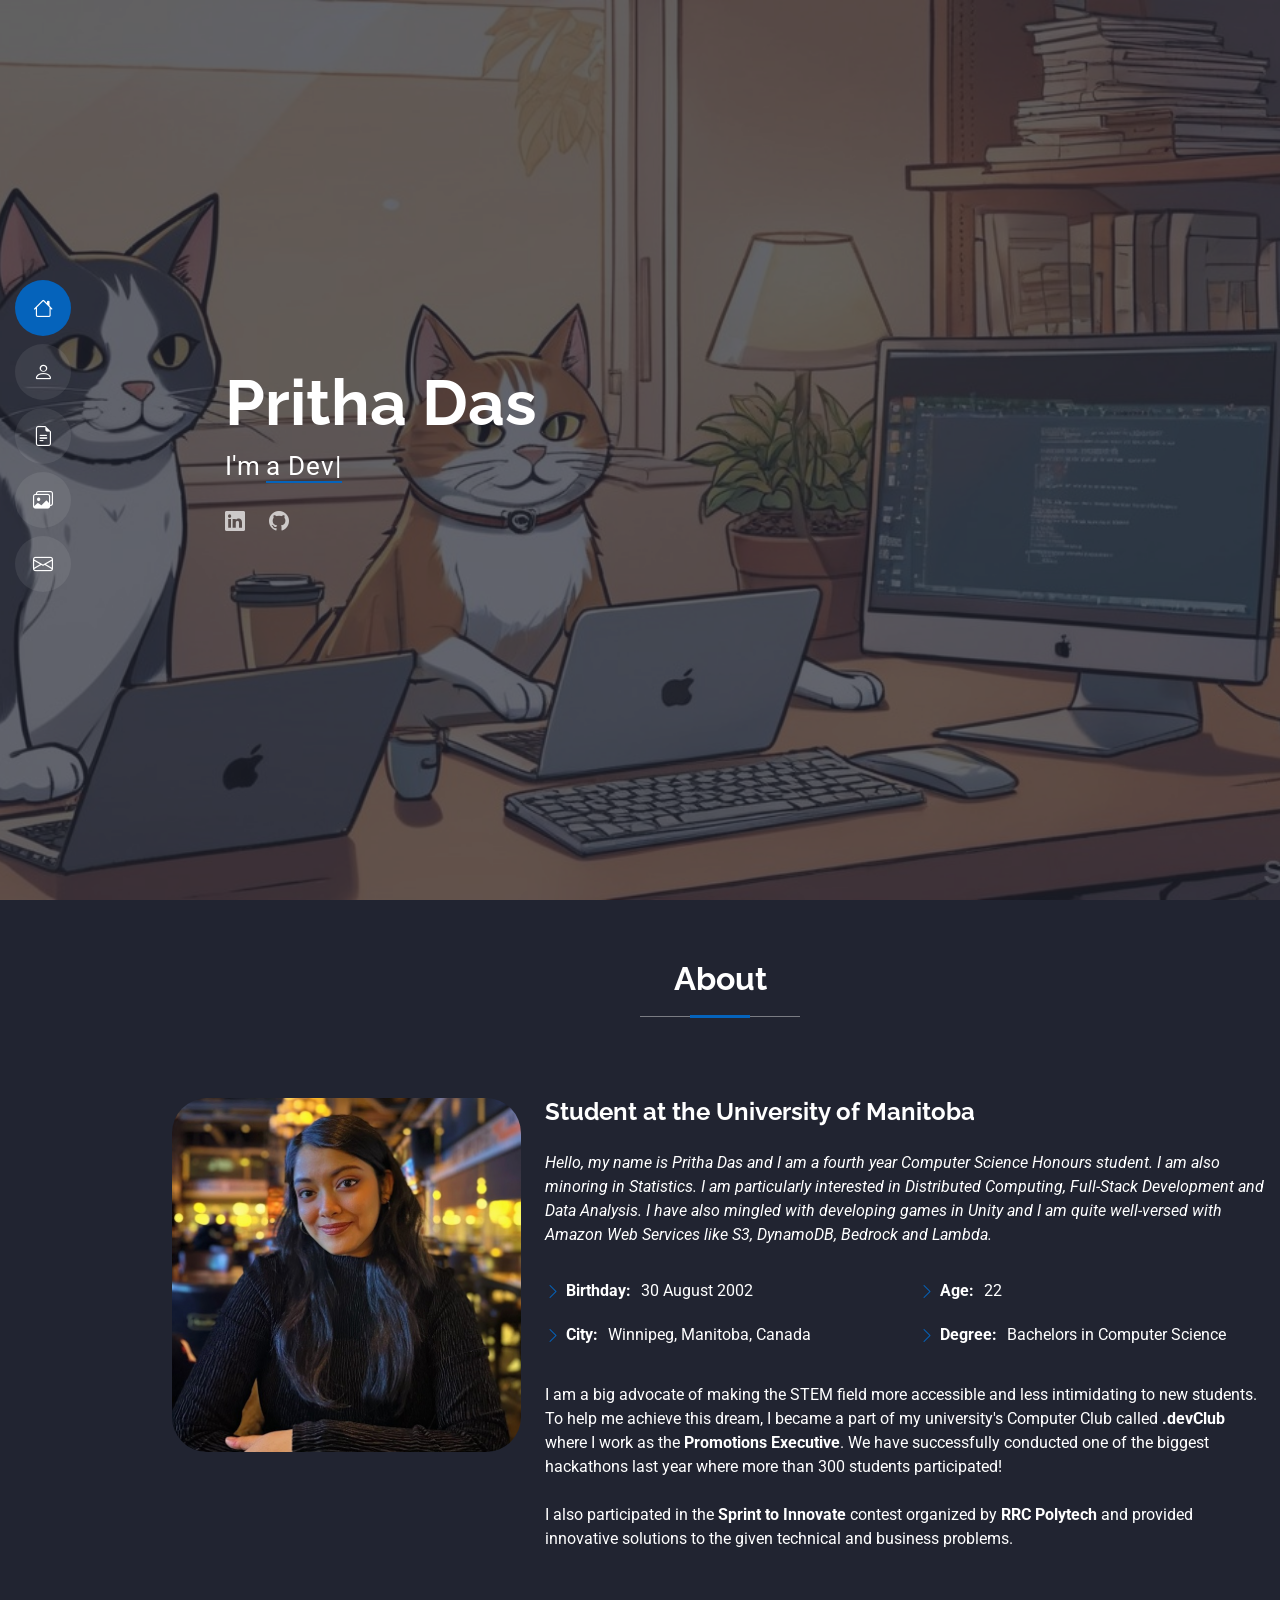
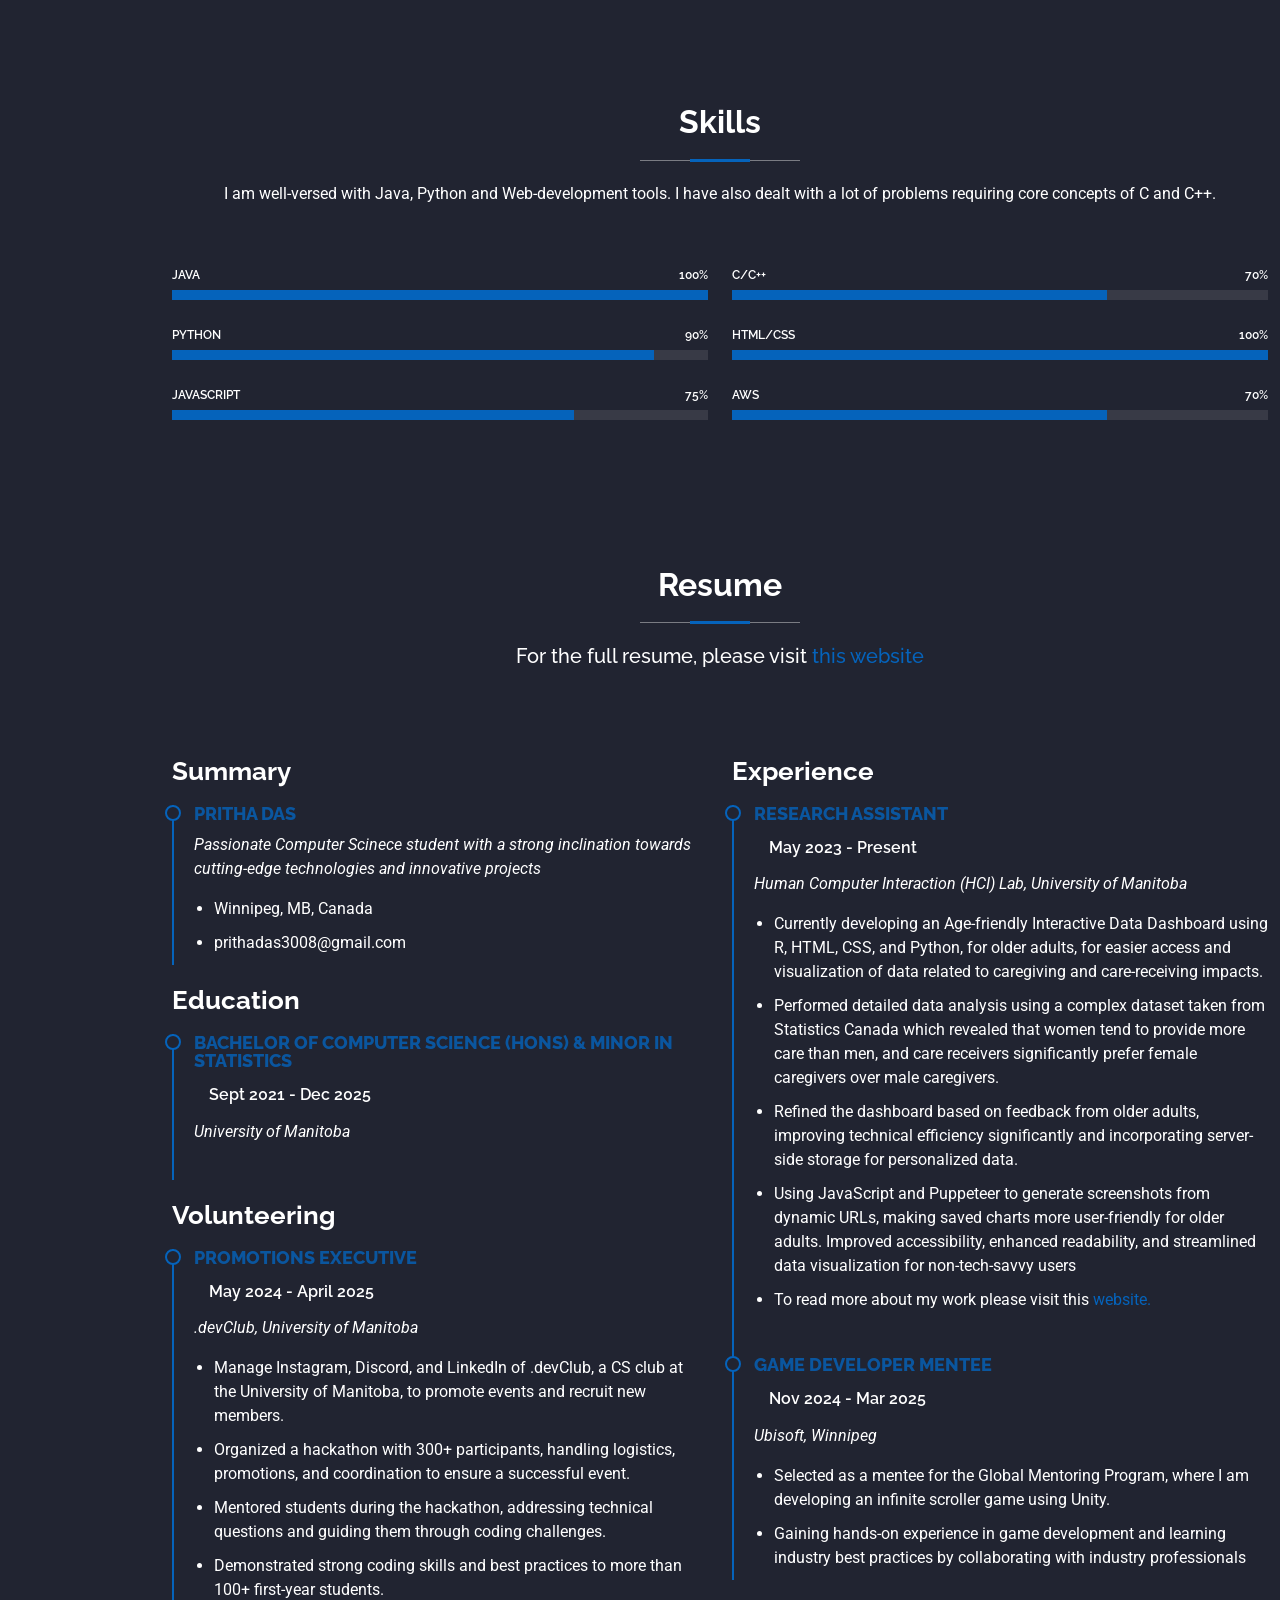
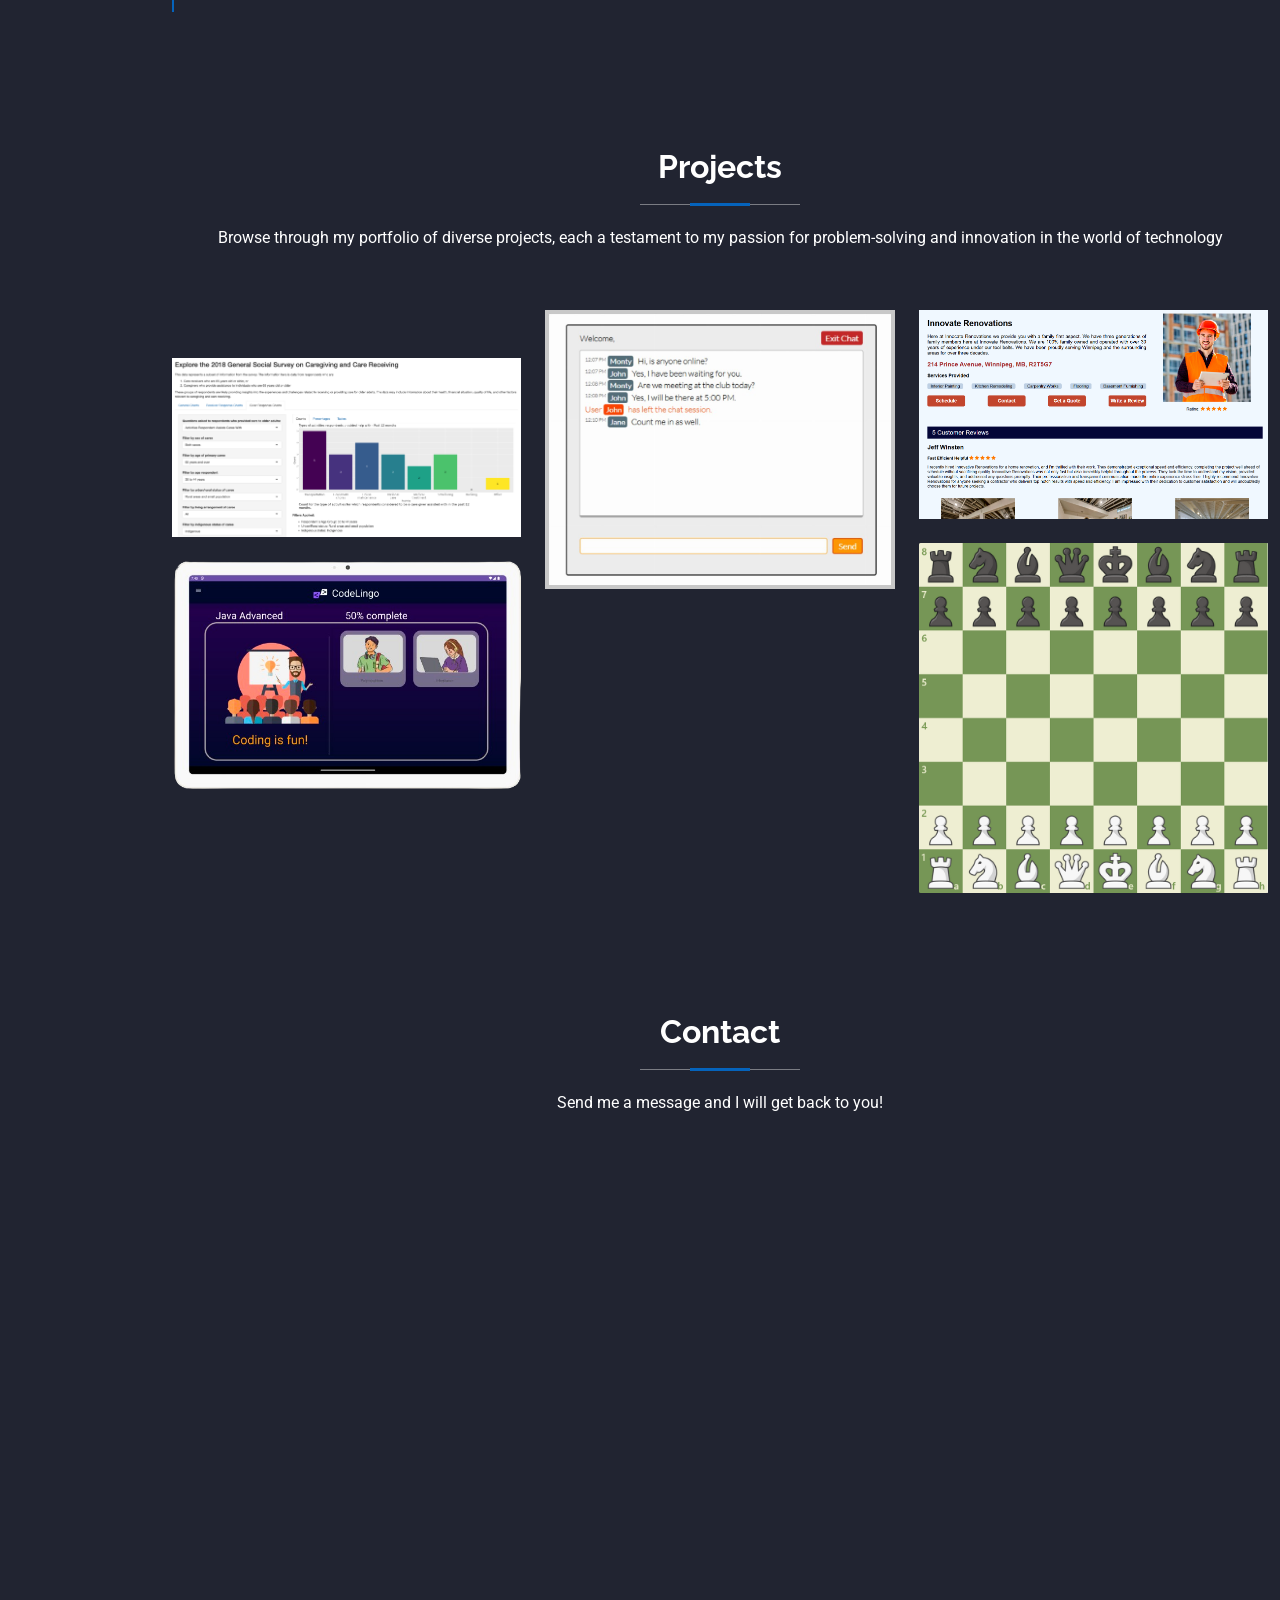
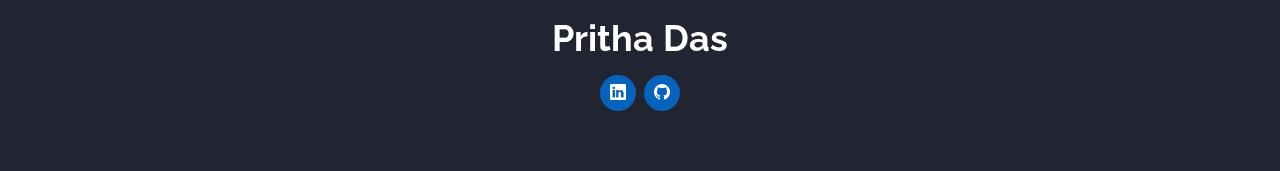
==== index.html @ 53538a24 "Portfolio changed to Projects" ====
<!DOCTYPE html>
<html lang="en">

<head>
  <meta charset="utf-8">
  <meta content="width=device-width, initial-scale=1.0" name="viewport">
  <title>Pritha Das - Portfolio</title>
  <meta content="" name="description">
  <meta content="" name="keywords">

  <!-- Favicons -->
  <link href="assets/img/favicon.png" rel="icon">
  <link href="assets/img/apple-touch-icon.png" rel="apple-touch-icon">

  <!-- Fonts -->
  <link href="https://fonts.googleapis.com" rel="preconnect">
  <link href="https://fonts.gstatic.com" rel="preconnect" crossorigin>
  <link href="https://fonts.googleapis.com/css2?family=Roboto:ital,wght@0,100;0,300;0,400;0,500;0,700;0,900;1,100;1,300;1,400;1,500;1,700;1,900&family=Poppins:ital,wght@0,100;0,200;0,300;0,400;0,500;0,600;0,700;0,800;0,900;1,100;1,200;1,300;1,400;1,500;1,600;1,700;1,800;1,900&family=Raleway:ital,wght@0,100;0,200;0,300;0,400;0,500;0,600;0,700;0,800;0,900;1,100;1,200;1,300;1,400;1,500;1,600;1,700;1,800;1,900&display=swap" rel="stylesheet">

  <!-- Vendor CSS Files -->
  <link href="assets/vendor/bootstrap/css/bootstrap.min.css" rel="stylesheet">
  <link href="assets/vendor/bootstrap-icons/bootstrap-icons.css" rel="stylesheet">
  <link href="assets/vendor/aos/aos.css" rel="stylesheet">
  <link href="assets/vendor/glightbox/css/glightbox.min.css" rel="stylesheet">
  <link href="assets/vendor/swiper/swiper-bundle.min.css" rel="stylesheet">

  <!-- Main CSS File -->
  <link href="assets/css/main.css" rel="stylesheet">

  <!-- =======================================================
  * Template Name: MyResume
  * Template URL: https://bootstrapmade.com/free-html-bootstrap-template-my-resume/
  * Updated: Jun 29 2024 with Bootstrap v5.3.3
  * Author: BootstrapMade.com
  * License: https://bootstrapmade.com/license/
  ======================================================== -->
</head>

<body class="index-page">

  <header id="header" class="header d-flex flex-column justify-content-center">

    <i class="header-toggle d-xl-none bi bi-list"></i>

    <nav id="navmenu" class="navmenu">
      <ul>
        <li><a href="#hero" class="active"><i class="bi bi-house navicon"></i><span>Home</span></a></li>
        <li><a href="#about"><i class="bi bi-person navicon"></i><span>About</span></a></li>
        <li><a href="#resume"><i class="bi bi-file-earmark-text navicon"></i><span>Resume</span></a></li>
        <li><a href="#portfolio"><i class="bi bi-images navicon"></i><span>Projects</span></a></li>
        <li><a href="#contact"><i class="bi bi-envelope navicon"></i><span>Contact</span></a></li>
      </ul>
    </nav>

  </header>

  <main class="main">

    <!-- Hero Section -->
    <section id="hero" class="hero dark-background">

      <img src="assets/img/catcoder.jpg" alt="">

      <div class="container" data-aos="zoom-out">
        <div class="row justify-content-center">
          <div class="col-lg-9">
            <h2>Pritha Das</h2>
            <p>I'm <span class="typed" data-typed-items="a Developer, an Analyst, an Animal lover">a Developer</span><span class="typed-cursor typed-cursor--blink" aria-hidden="true"></span></p>
            <div class="social-links">
              <a href="https://www.linkedin.com/in/prithadass/"><i class="bi bi-linkedin"></i></a>
              <a href="https://github.com/prithaxx"><i class="bi bi-github"></i></a>
            </div>
          </div>
        </div>
      </div>

    </section><!-- /Hero Section -->

    <!-- About Section -->
    <section id="about" class="about section">

      <!-- Section Title -->
      <div class="container section-title" data-aos="fade-up">
        <h2>About</h2>
      </div><!-- End Section Title -->

      <div class="container" data-aos="fade-up" data-aos-delay="100">

        <div class="row gy-4 justify-content-center">
          <div class="col-lg-4">
            <img src="assets/img/profile-img.jpg" style="border-radius: 10%;" class="img-fluid" alt="">
          </div>
          <div class="col-lg-8 content">
            <h2>Student at the University of Manitoba</h2>
            <p class="fst-italic py-3">
              Hello, my name is Pritha Das and I am a fourth year Computer Science Honours student. I am also minoring in Statistics. I am particularly interested in Distributed Computing, Full-Stack Development and 
              Data Analysis. I have also mingled with developing games in Unity and I am quite well-versed with Amazon Web Services like S3, DynamoDB, Bedrock and Lambda.
            </p>
            <div class="row">
              <div class="col-lg-6">
                <ul>
                  <li><i class="bi bi-chevron-right"></i> <strong>Birthday:</strong> <span>30 August 2002</span></li>
                  <li><i class="bi bi-chevron-right"></i> <strong>City:</strong> <span>Winnipeg, Manitoba, Canada</span></li>
                </ul>
              </div>
              <div class="col-lg-6">
                <ul>
                  <li><i class="bi bi-chevron-right"></i> <strong>Age:</strong> <span>22</span></li>
                  <li><i class="bi bi-chevron-right"></i> <strong>Degree:</strong> <span>Bachelors in Computer Science</span></li>
                </ul>
              </div>
            </div>
            <p class="py-3">
              I am a big advocate of making the STEM field more accessible and less intimidating to new students. To help me achieve this dream, I became a part of my university's Computer Club called <b>.devClub</b>
              where I work as the <b>Promotions Executive</b>. We have successfully conducted one of the biggest hackathons last year where more than 300 students participated! <br><br>
              I also participated in the <b>Sprint to Innovate</b> contest organized by <b>RRC Polytech</b> and provided innovative solutions to the given technical and business problems.
            </p>
          </div>
        </div>

      </div>

    </section><!-- /About Section -->

    <!-- Skills Section -->
    <section id="skills" class="skills section">

      <!-- Section Title -->
      <div class="container section-title" data-aos="fade-up">
        <h2>Skills</h2>
        <p>I am well-versed with Java, Python and Web-development tools. I have also dealt with a lot of problems requiring core concepts of C and C++. </p>
      </div><!-- End Section Title -->

      <div class="container" data-aos="fade-up" data-aos-delay="100">

        <div class="row skills-content skills-animation">

          <div class="col-lg-6">

            <div class="progress">
              <span class="skill"><span>Java</span> <i class="val">100%</i></span>
              <div class="progress-bar-wrap">
                <div class="progress-bar" role="progressbar" aria-valuenow="100" aria-valuemin="0" aria-valuemax="100"></div>
              </div>
            </div><!-- End Skills Item -->

            <div class="progress">
              <span class="skill"><span>Python</span> <i class="val">90%</i></span>
              <div class="progress-bar-wrap">
                <div class="progress-bar" role="progressbar" aria-valuenow="90" aria-valuemin="0" aria-valuemax="100"></div>
              </div>
            </div><!-- End Skills Item -->

            <div class="progress">
              <span class="skill"><span>JavaScript</span> <i class="val">75%</i></span>
              <div class="progress-bar-wrap">
                <div class="progress-bar" role="progressbar" aria-valuenow="75" aria-valuemin="0" aria-valuemax="100"></div>
              </div>
            </div><!-- End Skills Item -->

          </div>

          <div class="col-lg-6">

            <div class="progress">
              <span class="skill"><span>C/C++</span> <i class="val">70%</i></span>
              <div class="progress-bar-wrap">
                <div class="progress-bar" role="progressbar" aria-valuenow="70" aria-valuemin="0" aria-valuemax="100"></div>
              </div>
            </div><!-- End Skills Item -->

            <div class="progress">
              <span class="skill"><span>HTML/CSS</span> <i class="val">100%</i></span>
              <div class="progress-bar-wrap">
                <div class="progress-bar" role="progressbar" aria-valuenow="100" aria-valuemin="0" aria-valuemax="100"></div>
              </div>
            </div><!-- End Skills Item -->

            <div class="progress">
              <span class="skill"><span>AWS</span> <i class="val">70%</i></span>
              <div class="progress-bar-wrap">
                <div class="progress-bar" role="progressbar" aria-valuenow="70" aria-valuemin="0" aria-valuemax="100"></div>
              </div>
            </div><!-- End Skills Item -->

          </div>

        </div>

      </div>

    </section><!-- /Skills Section -->

    <!-- Resume Section -->
    <section id="resume" class="resume section">

      <!-- Section Title -->
      <div class="container section-title" data-aos="fade-up">
        <h2>Resume</h2>
        <h5>For the full resume, please visit <a href=https://drive.google.com/file/d/1Yvsv-Cv1HXmWgfmd92w7R2o7hxKLP2OM/view?usp=drive_link>this website</a></h5>
      </div><!-- End Section Title -->

      <div class="container">

        <div class="row">

          <div class="col-lg-6" data-aos="fade-up" data-aos-delay="100">
            <h3 class="resume-title">Summary</h3> 

            <div class="resume-item pb-0">
              <h4 class="resume-color">Pritha Das</h4>
              <p><em>Passionate Computer Scinece student with a strong inclination towards cutting-edge technologies and innovative projects</em></p>
              <ul>
                <li>Winnipeg, MB, Canada</li>
                <li>prithadas3008@gmail.com</li>
              </ul>
            </div><!-- Edn Resume Item -->

            <h3 class="resume-title">Education</h3>
            <div class="resume-item">
              <h4>Bachelor of Computer Science (Hons) &amp; Minor in Statistics</h4>
              <h5>Sept 2021 - Dec 2025</h5>
              <p><em>University of Manitoba</em></p>
            </div><!-- Edn Resume Item -->

            <h3 class="resume-title">Volunteering</h3>
            <div class="resume-item">
              <h4>Promotions Executive</h4>
              <h5>May 2024 - April 2025</h5>
              <p><em>.devClub, University of Manitoba</em></p>
              <ul>
                <li>Manage Instagram, Discord, and LinkedIn of .devClub, a CS club at the University of Manitoba, to promote events and recruit new members.</li>
                <li>Organized a hackathon with 300+ participants, handling logistics, promotions, and coordination to ensure a successful event.</li>
                <li>Mentored students during the hackathon, addressing technical questions and guiding them through coding challenges.</li>
                <li>Demonstrated strong coding skills and best practices to more than 100+ first-year students.</li>
              </ul>
            </div><!-- Edn Resume Item -->


          </div>

          <div class="col-lg-6" data-aos="fade-up" data-aos-delay="200">
            <h3 class="resume-title">Experience</h3>
            <div class="resume-item">
              <h4>Research Assistant</h4>
              <h5>May 2023 - Present</h5>
              <p><em>Human Computer Interaction (HCI) Lab, University of Manitoba </em></p>
              <ul>
                <li>Currently developing an Age-friendly Interactive Data Dashboard using R, HTML, CSS, and Python, for older adults, for easier access and visualization of data related to caregiving and care-receiving impacts.</li>
                <li>Performed detailed data analysis using a complex dataset taken from Statistics Canada which revealed that women tend to provide more care than men, and care receivers significantly prefer female caregivers over male caregivers.</li>
                <li>Refined the dashboard based on feedback from older adults, improving technical efficiency significantly and incorporating server-side storage for personalized data.</li>
                <li>Using JavaScript and Puppeteer to generate screenshots from dynamic URLs, making saved charts more user-friendly for older adults.
                  Improved accessibility, enhanced readability, and streamlined data visualization for non-tech-savvy users</li>
                <li>To read more about my work please visit this <a href="https://celinelatulipe.net/older-adults-data-dashboards-study/">website.</a></li>
              </ul>
            </div><!-- Edn Resume Item -->

            <div class="resume-item">
              <h4>Game Developer Mentee</h4>
              <h5>Nov 2024 - Mar 2025</h5>
              <p><em>Ubisoft, Winnipeg</em></p>
              <ul>
                <li>Selected as a mentee for the Global Mentoring Program, where I am developing an infinite scroller game using Unity.</li>
                <li>Gaining hands-on experience in game development and learning industry best practices by collaborating with industry professionals</li>
              </ul>
            </div><!-- Edn Resume Item -->

          </div>

        </div>

      </div>

    </section><!-- /Resume Section -->

    <!-- Portfolio Section -->
    <section id="portfolio" class="portfolio section">

      <!-- Section Title -->
      <div class="container section-title" data-aos="fade-up">
        <h2>Projects</h2>
        <p>Browse through my portfolio of diverse projects, each a testament to my passion for problem-solving and innovation in the world of technology</p>
      </div><!-- End Section Title -->

      <div class="container">

        <div class="isotope-layout" data-default-filter="*" data-layout="masonry" data-sort="original-order">

          <div class="row gy-4 isotope-container" data-aos="fade-up" data-aos-delay="200">

            <div class="col-lg-4 col-md-6 portfolio-item isotope-item filter-app">
              <img src="assets/img/masonry-portfolio/vamoose.png" class="img-fluid" alt="">
              <div class="portfolio-info">
                <h4>Vamoose!</h4>
                <p>Trip Planner where you can create trips, manage shared expenses, track bookings, chat in groups, pin locations, and pack collaboratively.</p>
                <a href="https://vamoose.vercel.app/login" title="Live" class="details-link"><i class="bi bi-link-45deg"></i></a>
              </div>
            </div><!-- End Portfolio Item -->

            <div class="col-lg-4 col-md-6 portfolio-item isotope-item filter-app">
              <img src="assets/img/masonry-portfolio/chat.jpeg" class="img-fluid" alt="">
              <div class="portfolio-info">
                <h4>Discordn't</h4>
                <p>Online Chat Server leveraging the HTTP Protocol for initial communication, WebSockets for persistent bi-directional communicationm and XHR for asynchronous message fetching</p>
                <a href="https://github.com/prithaxx/Discordn-t" title="GitHub" class="details-link"><i class="bi bi-link-45deg"></i></a>
              </div>
            </div><!-- End Portfolio Item -->

            <div class="col-lg-4 col-md-6 portfolio-item isotope-item filter-branding">
              <img src="assets/img/masonry-portfolio/contractor.png" class="img-fluid" alt="">
              <div class="portfolio-info">
                <h4>Contractor Pro</h4>
                <p>A high-fidelity veritical prototype of a contractor webiste using HTML, CSS and JavaScript for a responsive and user-friendly design. Integrated with sorting and filtering algorithms, allowing users to search contractors based on price, reviews, and distance.</p>
                <a href="https://github.com/prithaxx/MS3" title="GitHub" class="details-link"><i class="bi bi-link-45deg"></i></a>
              </div>
            </div><!-- End Portfolio Item -->

            <div class="col-lg-4 col-md-6 portfolio-item isotope-item filter-branding">
              <img src="assets/img/masonry-portfolio/chart copy.png" class="img-fluid" alt="">
              <div class="portfolio-info">
                <h4>Interactive Data Dashboard</h4>
                <p>An age-friendly Interactive Data Dashboard using R, HTML, CSS, and Python, for older adults to easily access and visualize data related to caregiving and care-receiving impacts</p>
                <a href="https://shorturl.at/tMX04" title="Live" class="details-link"><i class="bi bi-link-45deg"></i></a>
              </div>
            </div><!-- End Portfolio Item -->

            <div class="col-lg-4 col-md-6 portfolio-item isotope-item filter-branding">
              <img src="assets/img/masonry-portfolio/chess.png" class="img-fluid" alt="">
              <div class="portfolio-info">
                <h4>Chess</h4>
                <p>A multiplayer Chess game developed in Java with a sleek graphical interface, following general chess rules</p>
                <a href="https://github.com/prithaxx/Chess" title="GitHub" class="details-link"><i class="bi bi-link-45deg"></i></a>
              </div>
            </div><!-- End Portfolio Item -->

            <div class="col-lg-4 col-md-6 portfolio-item isotope-item filter-branding">
              <img src="assets/img/masonry-portfolio/codelingo.png" class="img-fluid" alt="">
              <div class="portfolio-info">
                <h4>CodeLingo</h4>
                <p>Educational and Interactive application made in Android Studio that helps users to learn basics of coding in Java.</p>
                <a href="https://github.com/prithaxx/CodeLingo" title="GitHub" class="details-link"><i class="bi bi-link-45deg"></i></a>
              </div>
            </div><!-- End Portfolio Item -->

           

          </div><!-- End Portfolio Container -->

        </div>

      </div>

    </section><!-- /Portfolio Section -->

    <!-- Contact Section -->
    <section id="contact" class="contact section">

      <!-- Section Title -->
      <div class="container section-title" data-aos="fade-up">
        <h2>Contact</h2>
        <p>Send me a message and I will get back to you!</p>
      </div><!-- End Section Title -->

      <div class="container" data-aos="fade" data-aos-delay="100">

        <div class="row gy-4">

          <div>
            <form action="https://formspree.io/f/mzblzwod" method="POST">
              <div class="row gy-4">

                <div class="col-md-6">
                  <input type="text" name="name" class="form-control" placeholder="Your Name" required="">
                </div>

                <div class="col-md-6 ">
                  <input type="email" class="form-control" name="email" placeholder="Your Email" required="">
                </div>

                <div class="col-md-12">
                  <input type="text" class="form-control" name="subject" placeholder="Subject" required="">
                </div>

                <div class="col-md-12">
                  <textarea class="form-control" name="message" rows="6" placeholder="Message" required=""></textarea>
                </div>

                <div class="col-md-12 text-center">
                  <button type="submit" class="submit-btn">Send Message</button>
                </div>

              </div>
            </form>
          </div><!-- End Contact Form -->

        </div>

      </div>

    </section><!-- /Contact Section -->

  </main>

  <footer id="footer" class="footer position-relative dark-background">
    <div class="container">
      <h3 class="sitename">Pritha Das</h3>
      <div class="social-links d-flex justify-content-center">
        <a href="https://www.linkedin.com/in/prithadass/"><i class="bi bi-linkedin"></i></a>
        <a href="https://github.com/prithaxx"><i class="bi bi-github"></i></a>
      </div>
      <div class="container">
        <div class="copyright">
          <span>Copyright</span> <strong class="px-1 sitename">Alex Smith</strong> <span>All Rights Reserved</span>
        </div>
        <div class="credits">
          <!-- All the links in the footer should remain intact. -->
          <!-- You can delete the links only if you've purchased the pro version. -->
          <!-- Licensing information: https://bootstrapmade.com/license/ -->
          <!-- Purchase the pro version with working PHP/AJAX contact form: [buy-url] -->
          Designed by <a href="https://bootstrapmade.com/">BootstrapMade</a>
        </div>
      </div>
    </div>
  </footer>

  <!-- Scroll Top -->
  <a href="#" id="scroll-top" class="scroll-top d-flex align-items-center justify-content-center"><i class="bi bi-arrow-up-short"></i></a>

  <!-- Preloader -->
  <div id="preloader"></div>

  <!-- Vendor JS Files -->
  <script src="assets/vendor/bootstrap/js/bootstrap.bundle.min.js"></script>
  <script src="assets/vendor/php-email-form/validate.js"></script>
  <script src="assets/vendor/aos/aos.js"></script>
  <script src="assets/vendor/typed.js/typed.umd.js"></script>
  <script src="assets/vendor/purecounter/purecounter_vanilla.js"></script>
  <script src="assets/vendor/waypoints/noframework.waypoints.js"></script>
  <script src="assets/vendor/glightbox/js/glightbox.min.js"></script>
  <script src="assets/vendor/imagesloaded/imagesloaded.pkgd.min.js"></script>
  <script src="assets/vendor/isotope-layout/isotope.pkgd.min.js"></script>
  <script src="assets/vendor/swiper/swiper-bundle.min.js"></script>

  <!-- Main JS File -->
  <script src="assets/js/main.js"></script>
  <script src="https://cdn.jsdelivr.net/npm/swiper@9/swiper-bundle.min.js"></script>


</body>

</html>
---- assets/css/main.css ----
/**
* Template Name: MyResume
* Template URL: https://bootstrapmade.com/free-html-bootstrap-template-my-resume/
* Updated: Jun 29 2024 with Bootstrap v5.3.3
* Author: BootstrapMade.com
* License: https://bootstrapmade.com/license/
*/

/*--------------------------------------------------------------
# Font & Color Variables
# Help: https://bootstrapmade.com/color-system/
--------------------------------------------------------------*/
/* Fonts */
:root {
  --default-font: "Roboto",  system-ui, -apple-system, "Segoe UI", Roboto, "Helvetica Neue", Arial, "Noto Sans", "Liberation Sans", sans-serif, "Apple Color Emoji", "Segoe UI Emoji", "Segoe UI Symbol", "Noto Color Emoji";
  --heading-font: "Raleway",  sans-serif;
  --nav-font: "Poppins",  sans-serif;
}

/* Global Colors - The following color variables are used throughout the website. Updating them here will change the color scheme of the entire website */
:root { 
  --background-color: rgb(33,36,49); /* Background color for the entire website, including individual sections */
  --default-color: #ffffff; /* Default color used for the majority of the text content across the entire website */
  --heading-color: #ffffff; /* Color for headings, subheadings and title throughout the website */
  --accent-color: #0563bb; /* Accent color that represents your brand on the website. It's used for buttons, links, and other elements that need to stand out */
  --surface-color: #ffffff; /* The surface color is used as a background of boxed elements within sections, such as cards, icon boxes, or other elements that require a visual separation from the global background. */
  --contrast-color: #ffffff; /* Contrast color for text, ensuring readability against backgrounds of accent, heading, or default colors. */
}

/* Nav Menu Colors - The following color variables are used specifically for the navigation menu. They are separate from the global colors to allow for more customization options */
:root {
  --nav-color: #45505b;  /* The default color of the main navmenu links */
  --nav-hover-color: #0563bb; /* Applied to main navmenu links when they are hovered over or active */
  --nav-mobile-background-color: #ffffff; /* Used as the background color for mobile navigation menu */
  --nav-dropdown-background-color: #ffffff; /* Used as the background color for dropdown items that appear when hovering over primary navigation items */
  --nav-dropdown-color: #212529; /* Used for navigation links of the dropdown items in the navigation menu. */
  --nav-dropdown-hover-color: #0563bb; /* Similar to --nav-hover-color, this color is applied to dropdown navigation links when they are hovered over. */
}

/* Color Presets - These classes override global colors when applied to any section or element, providing reuse of the sam color scheme. */

.light-background {
  --background-color: #f9f9f9;
  --surface-color: #ffffff;
}

.dark-background {
  --background-color: rgb(33,36,49);
  --default-color: #ffffff;
  --heading-color: #ffffff;
  --surface-color: #252525;
  --contrast-color: #ffffff;
}

/* Smooth scroll */
:root {
  scroll-behavior: smooth;
}

/*--------------------------------------------------------------
# General Styling & Shared Classes
--------------------------------------------------------------*/
body {
  color: var(--default-color);
  background-color: var(--background-color);
  font-family: var(--default-font);
}

a {
  color: var(--accent-color);
  text-decoration: none;
  transition: 0.3s;
}

a:hover {
  color: color-mix(in srgb, var(--accent-color), transparent 25%);
  text-decoration: none;
}

h1,
h2,
h3,
h4,
h5,
h6 {
  color: var(--heading-color);
  font-family: var(--heading-font);
}

.navicon {
  color:white;
}

/* PHP Email Form Messages
------------------------------*/
.php-email-form .error-message {
  display: none;
  background: #df1529;
  color: #ffffff;
  text-align: left;
  padding: 15px;
  margin-bottom: 24px;
  font-weight: 600;
}

.php-email-form .sent-message {
  display: none;
  color: #ffffff;
  background: #059652;
  text-align: center;
  padding: 15px;
  margin-bottom: 24px;
  font-weight: 600;
}

.php-email-form .loading {
  display: none;
  background: var(--surface-color);
  text-align: center;
  padding: 15px;
  margin-bottom: 24px;
}

.php-email-form .loading:before {
  content: "";
  display: inline-block;
  border-radius: 50%;
  width: 24px;
  height: 24px;
  margin: 0 10px -6px 0;
  border: 3px solid var(--accent-color);
  border-top-color: var(--surface-color);
  animation: php-email-form-loading 1s linear infinite;
}

@keyframes php-email-form-loading {
  0% {
    transform: rotate(0deg);
  }

  100% {
    transform: rotate(360deg);
  }
}

/*--------------------------------------------------------------
# Global Header
--------------------------------------------------------------*/
.header {
  color: var(--default-color);
  position: fixed;
  top: 0;
  left: 0;
  bottom: 0;
  padding: 0 15px;
  transition: all ease-in-out 0.3s;
  overflow-y: auto;
  z-index: 997;
  min-width: 200px;
}

@media (max-width: 1199px) {
  .header {
    background-color: var(--background-color);
    border-right: 1px solid color-mix(in srgb, var(--default-color), transparent 90%);
    width: 300px;
    left: -100%;
  }
}

@media (min-width: 1200px) and (max-width: 1600px) {
  .header~main {
    margin-left: 160px;
  }

  .header~main .hero {
    margin-left: -160px;
    width: 100vw;
  }
}

.header.header-show {
  left: 0;
}

.header .header-toggle {
  color: var(--contrast-color);
  background-color: var(--accent-color);
  font-size: 22px;
  display: flex;
  align-items: center;
  justify-content: center;
  width: 40px;
  height: 40px;
  border-radius: 50%;
  cursor: pointer;
  position: fixed;
  top: 15px;
  right: 15px;
  z-index: 9999;
  transition: background-color 0.3s;
}

.header .header-toggle:hover {
  color: var(--contrast-color);
  background-color: color-mix(in srgb, var(--accent-color) 90%, white 15%);
}

/*--------------------------------------------------------------
# Navigation Menu
--------------------------------------------------------------*/
.navmenu {
  padding: 0;
  z-index: 9997;
}

.navmenu ul {
  list-style: none;
  padding: 0 0 20px 0;
  margin: 0;
  width: 140px;
}

.navmenu a,
.navmenu a:focus {
  color: var(--nav-color);
  font-family: var(--nav-font);
  display: flex;
  align-items: center;
  padding: 10px 18px;
  margin-bottom: 8px;
  font-size: 15px;
  border-radius: 50px;
  background: color-mix(in srgb, var(--default-color), transparent 92%);
  height: 56px;
  width: 100%;
  overflow: hidden;
  transition: 0.3s;
}

.navmenu a i,
.navmenu a:focus i {
  font-size: 20px;
}

.navmenu a span,
.navmenu a:focus span {
  padding: 0 5px 0 7px;
}

@media (min-width: 992px) {

  .navmenu a,
  .navmenu a:focus {
    max-width: 56px;
  }

  .navmenu a span,
  .navmenu a:focus span {
    display: none;
  }
}

.navmenu a:hover,
.navmenu .active,
.navmenu .active:focus,
.navmenu li:hover>a {
  color: var(--contrast-color);
  background: var(--nav-hover-color);
}

.navmenu a:hover,
.navmenu li:hover>a {
  max-width: 100%;
  color: var(--contrast-color);
}

.navmenu a:hover span,
.navmenu li:hover>a span {
  display: block;
}

/*--------------------------------------------------------------
# Global Footer
--------------------------------------------------------------*/
.footer {
  color: var(--default-color);
  background-color: var(--background-color);
  font-size: 14px;
  text-align: center;
  padding: 30px 0;
  position: relative;
}

.footer h3 {
  font-size: 36px;
  font-weight: 700;
  position: relative;
  padding: 0;
  margin: 0 0 15px 0;
}

.footer p {
  font-size: 15;
  font-style: italic;
  padding: 0;
  margin: 0 0 30px 0;
}

.footer .social-links {
  margin: 0 0 30px 0;
}

.footer .social-links a {
  font-size: 16px;
  display: flex;
  align-items: center;
  justify-content: center;
  background: var(--accent-color);
  color: var(--contrast-color);
  line-height: 1;
  margin: 0 4px;
  border-radius: 50%;
  text-align: center;
  width: 36px;
  height: 36px;
  transition: 0.3s;
}

.footer .social-links a:hover {
  background: color-mix(in srgb, var(--accent-color), transparent 20%);
  text-decoration: none;
}

.footer .copyright {
  padding-top: 25px;
  border-top: 1px solid color-mix(in srgb, var(--default-color), transparent 90%);
  display: none;
}

.footer .credits {
  font-size: 13px;
  padding-top: 5px;
  display: none;
}

/*--------------------------------------------------------------
# Preloader
--------------------------------------------------------------*/
#preloader {
  position: fixed;
  inset: 0;
  z-index: 999999;
  overflow: hidden;
  background: var(--background-color);
  transition: all 0.6s ease-out;
}

#preloader:before {
  content: "";
  position: fixed;
  top: calc(50% - 30px);
  left: calc(50% - 30px);
  border: 6px solid #ffffff;
  border-color: var(--accent-color) transparent var(--accent-color) transparent;
  border-radius: 50%;
  width: 60px;
  height: 60px;
  animation: animate-preloader 1.5s linear infinite;
}

@keyframes animate-preloader {
  0% {
    transform: rotate(0deg);
  }

  100% {
    transform: rotate(360deg);
  }
}

/*--------------------------------------------------------------
# Scroll Top Button
--------------------------------------------------------------*/
.scroll-top {
  position: fixed;
  visibility: hidden;
  opacity: 0;
  right: 15px;
  bottom: -15px;
  z-index: 99999;
  background-color: var(--accent-color);
  width: 44px;
  height: 44px;
  border-radius: 50px;
  transition: all 0.4s;
}

.scroll-top i {
  font-size: 24px;
  color: var(--contrast-color);
  line-height: 0;
}

.scroll-top:hover {
  background-color: color-mix(in srgb, var(--accent-color), transparent 20%);
  color: var(--contrast-color);
}

.scroll-top.active {
  visibility: visible;
  opacity: 1;
  bottom: 15px;
}

/*--------------------------------------------------------------
# Disable aos animation delay on mobile devices
--------------------------------------------------------------*/
@media screen and (max-width: 768px) {
  [data-aos-delay] {
    transition-delay: 0 !important;
  }
}

/*--------------------------------------------------------------
# Global Page Titles & Breadcrumbs
--------------------------------------------------------------*/
.page-title {
  --background-color: color-mix(in srgb, var(--default-color), transparent 96%);
  color: var(--default-color);
  background-color: var(--background-color);
  padding: 20px 0;
  position: relative;
}

.page-title h1 {
  font-size: 28px;
  font-weight: 700;
  margin: 0;
}

.page-title .breadcrumbs ol {
  display: flex;
  flex-wrap: wrap;
  list-style: none;
  padding: 0 0 10px 0;
  margin: 0;
  font-size: 14px;
  font-weight: 400;
}

.page-title .breadcrumbs ol li+li {
  padding-left: 10px;
}

.page-title .breadcrumbs ol li+li::before {
  content: "/";
  display: inline-block;
  padding-right: 10px;
  color: color-mix(in srgb, var(--default-color), transparent 70%);
}

/*--------------------------------------------------------------
# Global Sections
--------------------------------------------------------------*/
section,
.section {
  color: var(--default-color);
  background-color: var(--background-color);
  padding: 60px 0;
  overflow: clip;
}

/*--------------------------------------------------------------
# Global Section Titles
--------------------------------------------------------------*/
.section-title {
  text-align: center;
  padding-bottom: 60px;
  position: relative;
}

.section-title h2 {
  font-size: 32px;
  font-weight: 700;
  margin-bottom: 20px;
  padding-bottom: 20px;
  position: relative;
}

.section-title h2:before {
  content: "";
  position: absolute;
  display: block;
  width: 160px;
  height: 1px;
  background: color-mix(in srgb, var(--default-color), transparent 60%);
  left: 0;
  right: 0;
  bottom: 1px;
  margin: auto;
}

.section-title h2::after {
  content: "";
  position: absolute;
  display: block;
  width: 60px;
  height: 3px;
  background: var(--accent-color);
  left: 0;
  right: 0;
  bottom: 0;
  margin: auto;
}

.section-title p {
  margin-bottom: 0;
}

/*--------------------------------------------------------------
# Hero Section
--------------------------------------------------------------*/
.hero {
  width: 100%;
  min-height: 100vh;
  position: relative;
  padding: 80px 0;
  display: flex;
  align-items: center;
  justify-content: center;
}

.hero img {
  position: absolute;
  inset: 0;
  display: block;
  width: 100%;
  height: 100%;
  object-fit: cover;
  z-index: 1;
}

.hero:before {
  content: "";
  background: color-mix(in srgb, var(--background-color), transparent 30%);
  position: absolute;
  inset: 0;
  z-index: 2;
}

.hero .container {
  position: relative;
  z-index: 3;
}

.hero h2 {
  margin: 0;
  font-size: 64px;
  font-weight: 700;
}

.hero p {
  margin: 5px 0 0 0;
  font-size: 26px;
}

.hero p span {
  letter-spacing: 1px;
  border-bottom: 2px solid var(--accent-color);
}

.hero .social-links {
  margin-top: 25px;
}

.hero .social-links a {
  font-size: 20px;
  display: inline-block;
  color: color-mix(in srgb, var(--default-color), transparent 30%);
  line-height: 1;
  margin-right: 20px;
  transition: 0.3s;
}

.hero .social-links a:hover {
  color: var(--accent-color);
}

@media (max-width: 768px) {
  .hero h2 {
    font-size: 32px;
  }

  .hero p {
    font-size: 20px;
  }
}

/*--------------------------------------------------------------
# About Section
--------------------------------------------------------------*/
.about .content h2 {
  font-weight: 700;
  font-size: 24px;
}

.about .content ul {
  list-style: none;
  padding: 0;
}

.about .content ul li {
  margin-bottom: 20px;
  display: flex;
  align-items: center;
}

.about .content ul strong {
  margin-right: 10px;
}

.about .content ul i {
  font-size: 16px;
  margin-right: 5px;
  color: var(--accent-color);
  line-height: 0;
}

/*--------------------------------------------------------------
# Stats Section
--------------------------------------------------------------*/
.stats i {
  background-color: var(--accent-color);
  color: var(--contrast-color);
  width: 54px;
  height: 54px;
  font-size: 24px;
  border-radius: 50px;
  display: inline-flex;
  align-items: center;
  justify-content: center;
  position: relative;
  z-index: 1;
}

.stats .stats-item {
  margin-top: 10px;
  width: 100%;
  position: relative;
  text-align: center;
  z-index: 0;
}

.stats .stats-item span {
  font-size: 36px;
  display: block;
  font-weight: 700;
  color: color-mix(in srgb, var(--default-color), transparent 20%);
}

.stats .stats-item p {
  padding: 0;
  margin: 0;
  color: color-mix(in srgb, var(--default-color), transparent 50%);
  font-size: 16px;
}

/*--------------------------------------------------------------
# Skills Section
--------------------------------------------------------------*/
.skills .progress {
  height: 60px;
  display: block;
  background: none;
  border-radius: 0;
}

.skills .progress .skill {
  color: var(--heading-color);
  padding: 0;
  margin: 0 0 6px 0;
  text-transform: uppercase;
  display: block;
  font-weight: 600;
  font-family: var(--heading-font);
}

.skills .progress .skill .val {
  float: right;
  font-style: normal;
}

.skills .progress-bar-wrap {
  background: color-mix(in srgb, var(--default-color), transparent 90%);
  height: 10px;
}

.skills .progress-bar {
  width: 1px;
  height: 10px;
  transition: 0.9s;
  background-color: var(--accent-color);
}

/*--------------------------------------------------------------
# Resume Section
--------------------------------------------------------------*/
.resume .resume-title {
  color: var(--heading-color);
  font-size: 26px;
  font-weight: 700;
  margin-top: 20px;
  margin-bottom: 20px;
}

.resume .resume-item {
  padding: 0 0 20px 20px;
  margin-top: -2px;
  border-left: 2px solid var(--accent-color);
  position: relative;
}

.resume .resume-item h4 {
  line-height: 18px;
  font-size: 18px;
  font-weight: 800;
  text-transform: uppercase;
  color: color-mix(in srgb, var(--accent-color), transparent 20%);
  margin-bottom: 10px;
}

.resume .resume-item h5 {
  font-size: 16px;
  padding: 5px 15px;
  display: inline-block;
  font-weight: 600;
  margin-bottom: 10px;
}

.resume .resume-item ul {
  padding-left: 20px;
}

.resume .resume-item ul li {
  padding-bottom: 10px;
}

.resume .resume-item:last-child {
  padding-bottom: 0;
}

.resume .resume-item::before {
  content: "";
  position: absolute;
  width: 16px;
  height: 16px;
  border-radius: 50px;
  left: -9px;
  top: 0;
  background: var(--background-color);
  border: 2px solid var(--accent-color);
}

/*--------------------------------------------------------------
# Portfolio Section
--------------------------------------------------------------*/
.portfolio .portfolio-filters {
  padding: 0;
  margin: 0 auto 20px auto;
  list-style: none;
  text-align: center;
}

.portfolio .portfolio-filters li {
  cursor: pointer;
  display: inline-block;
  padding: 8px 20px 10px 20px;
  margin: 0;
  font-size: 15px;
  font-weight: 500;
  line-height: 1;
  margin-bottom: 5px;
  border-radius: 50px;
  transition: all 0.3s ease-in-out;
  font-family: var(--heading-font);
}

.portfolio .portfolio-filters li:hover,
.portfolio .portfolio-filters li.filter-active {
  color: var(--contrast-color);
  background-color: var(--accent-color);
}

.portfolio .portfolio-filters li:first-child {
  margin-left: 0;
}

.portfolio .portfolio-filters li:last-child {
  margin-right: 0;
}

@media (max-width: 575px) {
  .portfolio .portfolio-filters li {
    font-size: 14px;
    margin: 0 0 10px 0;
  }
}

.portfolio .portfolio-item {
  position: relative;
  overflow: hidden;
}

.portfolio .portfolio-item .portfolio-info {
  opacity: 0;
  position: absolute;
  left: 12px;
  right: 12px;
  bottom: -100%;
  z-index: 3;
  transition: all ease-in-out 0.5s;
  background: color-mix(in srgb, var(--background-color), transparent 10%);
  padding: 15px;
}

.portfolio .portfolio-item .portfolio-info h4 {
  font-size: 18px;
  font-weight: 600;
  padding-right: 50px;
}

.portfolio .portfolio-item .portfolio-info p {
  color: color-mix(in srgb, var(--default-color), transparent 30%);
  font-size: 14px;
  margin-bottom: 0;
  padding-right: 50px;
}

.portfolio .portfolio-item .portfolio-info .preview-link,
.portfolio .portfolio-item .portfolio-info .details-link {
  position: absolute;
  right: 50px;
  font-size: 24px;
  top: calc(50% - 14px);
  color: color-mix(in srgb, var(--default-color), transparent 30%);
  transition: 0.3s;
  line-height: 0;
}

.portfolio .portfolio-item .portfolio-info .preview-link:hover,
.portfolio .portfolio-item .portfolio-info .details-link:hover {
  color: var(--accent-color);
}

.portfolio .portfolio-item .portfolio-info .details-link {
  right: 14px;
  font-size: 28px;
}

.portfolio .portfolio-item:hover .portfolio-info {
  opacity: 1;
  bottom: 0;
}

/*--------------------------------------------------------------
# Services Section
--------------------------------------------------------------*/
.services .service-item {
  background-color: var(--surface-color);
  box-shadow: 0px 5px 90px 0px rgba(0, 0, 0, 0.1);
  height: 100%;
  padding: 60px 30px;
  text-align: center;
  transition: 0.3s;
  border-radius: 5px;
}

.services .service-item .icon {
  margin: 0 auto;
  width: 100px;
  height: 100px;
  display: flex;
  align-items: center;
  justify-content: center;
  transition: ease-in-out 0.3s;
  position: relative;
}

.services .service-item .icon i {
  font-size: 36px;
  transition: 0.5s;
  position: relative;
}

.services .service-item .icon svg {
  position: absolute;
  top: 0;
  left: 0;
}

.services .service-item .icon svg path {
  transition: 0.5s;
  fill: color-mix(in srgb, var(--default-color), transparent 95%);
}

.services .service-item h3 {
  font-weight: 700;
  margin: 10px 0 15px 0;
  font-size: 22px;
}

.services .service-item p {
  line-height: 24px;
  font-size: 14px;
  margin-bottom: 0;
}

.services .service-item:hover {
  box-shadow: 0px 5px 35px 0px rgba(0, 0, 0, 0.1);
}

.services .service-item.item-cyan i {
  color: #0dcaf0;
}

.services .service-item.item-cyan:hover .icon i {
  color: #fff;
}

.services .service-item.item-cyan:hover .icon path {
  fill: #0dcaf0;
}

.services .service-item.item-orange i {
  color: #fd7e14;
}

.services .service-item.item-orange:hover .icon i {
  color: #fff;
}

.services .service-item.item-orange:hover .icon path {
  fill: #fd7e14;
}

.services .service-item.item-teal i {
  color: #20c997;
}

.services .service-item.item-teal:hover .icon i {
  color: #fff;
}

.services .service-item.item-teal:hover .icon path {
  fill: #20c997;
}

.services .service-item.item-red i {
  color: #df1529;
}

.services .service-item.item-red:hover .icon i {
  color: #fff;
}

.services .service-item.item-red:hover .icon path {
  fill: #df1529;
}

.services .service-item.item-indigo i {
  color: #6610f2;
}

.services .service-item.item-indigo:hover .icon i {
  color: #fff;
}

.services .service-item.item-indigo:hover .icon path {
  fill: #6610f2;
}

.services .service-item.item-pink i {
  color: #f3268c;
}

.services .service-item.item-pink:hover .icon i {
  color: #fff;
}

.services .service-item.item-pink:hover .icon path {
  fill: #f3268c;
}

/*--------------------------------------------------------------
# Testimonials Section
--------------------------------------------------------------*/
.testimonials .testimonials-carousel,
.testimonials .testimonials-slider {
  overflow: hidden;
}

.testimonials .testimonial-item .testimonial-content {
  border-left: 3px solid var(--accent-color);
  padding-left: 30px;
}

.testimonials .testimonial-item .testimonial-img {
  border-radius: 50%;
  border: 4px solid var(--background-color);
  margin: 0 auto;
}

.testimonials .testimonial-item h3 {
  font-size: 20px;
  font-weight: bold;
  margin: 10px 0 5px 0;
}

.testimonials .testimonial-item h4 {
  font-size: 14px;
  color: color-mix(in srgb, var(--default-color), transparent 40%);
  margin: 0 0 10px 0;
}

.testimonials .testimonial-item .stars i {
  color: #ffc107;
  margin: 0 1px;
}

.testimonials .testimonial-item .quote-icon-left,
.testimonials .testimonial-item .quote-icon-right {
  color: color-mix(in srgb, var(--accent-color), transparent 50%);
  font-size: 26px;
  line-height: 0;
}

.testimonials .testimonial-item .quote-icon-left {
  display: inline-block;
  left: -5px;
  position: relative;
}

.testimonials .testimonial-item .quote-icon-right {
  display: inline-block;
  right: -5px;
  position: relative;
  top: 10px;
  transform: scale(-1, -1);
}

.testimonials .testimonial-item p {
  font-style: italic;
}

.testimonials .swiper-wrapper {
  height: auto;
}

.testimonials .swiper-pagination {
  margin-top: 30px;
  position: relative;
}

.testimonials .swiper-pagination .swiper-pagination-bullet {
  width: 12px;
  height: 12px;
  background-color: color-mix(in srgb, var(--default-color), transparent 85%);
  opacity: 1;
}

.testimonials .swiper-pagination .swiper-pagination-bullet-active {
  background-color: var(--accent-color);
}

/*--------------------------------------------------------------
# Contact Section
--------------------------------------------------------------*/
.contact .info-item+.info-item {
  margin-top: 40px;
}

.contact .form-control{
  background-color: rgb(33,36,49);
  border-color: color(srgb 1 1 1 / 0.25);
  color: white;
}

.form-control::placeholder{
  color: color(srgb 1 1 1 / 0.25);
}

.contact .info-item i {
  color: var(--accent-color);
  background: color-mix(in srgb, var(--accent-color), transparent 92%);
  font-size: 20px;
  width: 44px;
  height: 44px;
  display: flex;
  justify-content: center;
  align-items: center;
  border-radius: 50px;
  transition: all 0.3s ease-in-out;
  margin-right: 15px;
}

.contact .info-item h3 {
  padding: 0;
  font-size: 18px;
  font-weight: 700;
  margin-bottom: 5px;
}

.contact .info-item p {
  padding: 0;
  margin-bottom: 0;
  font-size: 14px;
}

.contact .info-item:hover i {
  background: var(--accent-color);
  color: var(--contrast-color);
}

.contact .php-email-form {
  height: 100%;
  background-color: rgb(33,36,49);
}

.contact .php-email-form input[type=text],
.contact .php-email-form input[type=email],
.contact .php-email-form textarea {
  font-size: 14px;
  padding: 10px 15px;
  box-shadow: none;
  border-radius: 0;
  color: var(--default-color);
  background-color: color-mix(in srgb, var(--background-color), transparent 50%);
  border-color: color-mix(in srgb, var(--default-color), transparent 80%);
}

.contact .php-email-form input[type=text]:focus,
.contact .php-email-form input[type=email]:focus,
.contact .php-email-form textarea:focus {
  border-color: var(--accent-color);
}

.contact .php-email-form input[type=text]::placeholder,
.contact .php-email-form input[type=email]::placeholder,
.contact .php-email-form textarea::placeholder {
  color: color-mix(in srgb, var(--default-color), transparent 70%);
}

.contact .php-email-form button[type=submit] {
  color: var(--contrast-color);
  background: var(--accent-color);
  border: 0;
  padding: 10px 30px;
  transition: 0.4s;
  border-radius: 50px;
}

.contact .php-email-form button[type=submit]:hover {
  background: color-mix(in srgb, var(--accent-color), transparent 25%);
}

/*--------------------------------------------------------------
# Portfolio Details Section
--------------------------------------------------------------*/
.portfolio-details .portfolio-details-slider img {
  width: 100%;
}

.portfolio-details .swiper-wrapper {
  height: auto;
}

.portfolio-details .swiper-button-prev,
.portfolio-details .swiper-button-next {
  width: 48px;
  height: 48px;
}

.portfolio-details .swiper-button-prev:after,
.portfolio-details .swiper-button-next:after {
  color: rgba(255, 255, 255, 0.8);
  background-color: rgba(0, 0, 0, 0.15);
  font-size: 24px;
  border-radius: 50%;
  width: 48px;
  height: 48px;
  display: flex;
  align-items: center;
  justify-content: center;
  transition: 0.3s;
}

.portfolio-details .swiper-button-prev:hover:after,
.portfolio-details .swiper-button-next:hover:after {
  background-color: rgba(0, 0, 0, 0.3);
}

@media (max-width: 575px) {

  .portfolio-details .swiper-button-prev,
  .portfolio-details .swiper-button-next {
    display: none;
  }
}

.portfolio-details .swiper-pagination {
  margin-top: 20px;
  position: relative;
}

.portfolio-details .swiper-pagination .swiper-pagination-bullet {
  width: 10px;
  height: 10px;
  background-color: color-mix(in srgb, var(--default-color), transparent 85%);
  opacity: 1;
}

.portfolio-details .swiper-pagination .swiper-pagination-bullet-active {
  background-color: var(--accent-color);
}

.portfolio-details .portfolio-info h3 {
  font-size: 22px;
  font-weight: 700;
  margin-bottom: 20px;
  padding-bottom: 20px;
  position: relative;
}

.portfolio-details .portfolio-info h3:after {
  content: "";
  position: absolute;
  display: block;
  width: 50px;
  height: 3px;
  background: var(--accent-color);
  left: 0;
  bottom: 0;
}

.portfolio-details .portfolio-info ul {
  list-style: none;
  padding: 0;
  font-size: 15px;
}

.portfolio-details .portfolio-info ul li {
  display: flex;
  flex-direction: column;
  padding-bottom: 15px;
}

.portfolio-details .portfolio-info ul strong {
  text-transform: uppercase;
  font-weight: 400;
  color: color-mix(in srgb, var(--default-color), transparent 50%);
  font-size: 14px;
}

.portfolio-details .portfolio-info .btn-visit {
  padding: 8px 40px;
  background: var(--accent-color);
  color: var(--contrast-color);
  border-radius: 50px;
  transition: 0.3s;
}

.portfolio-details .portfolio-info .btn-visit:hover {
  background: color-mix(in srgb, var(--accent-color), transparent 20%);
}

.portfolio-details .portfolio-description h2 {
  font-size: 26px;
  font-weight: 700;
  margin-bottom: 20px;
}

.portfolio-details .portfolio-description p {
  padding: 0;
}

.portfolio-details .portfolio-description .testimonial-item {
  padding: 30px 30px 0 30px;
  position: relative;
  background: color-mix(in srgb, var(--default-color), transparent 97%);
  margin-bottom: 50px;
}

.portfolio-details .portfolio-description .testimonial-item .testimonial-img {
  width: 90px;
  border-radius: 50px;
  border: 6px solid var(--background-color);
  float: left;
  margin: 0 10px 0 0;
}

.portfolio-details .portfolio-description .testimonial-item h3 {
  font-size: 18px;
  font-weight: bold;
  margin: 15px 0 5px 0;
  padding-top: 20px;
}

.portfolio-details .portfolio-description .testimonial-item h4 {
  font-size: 14px;
  color: #6c757d;
  margin: 0;
}

.portfolio-details .portfolio-description .testimonial-item .quote-icon-left,
.portfolio-details .portfolio-description .testimonial-item .quote-icon-right {
  color: color-mix(in srgb, var(--accent-color), transparent 50%);
  font-size: 26px;
  line-height: 0;
}

.portfolio-details .portfolio-description .testimonial-item .quote-icon-left {
  display: inline-block;
  left: -5px;
  position: relative;
}

.portfolio-details .portfolio-description .testimonial-item .quote-icon-right {
  display: inline-block;
  right: -5px;
  position: relative;
  top: 10px;
  transform: scale(-1, -1);
}

.portfolio-details .portfolio-description .testimonial-item p {
  font-style: italic;
  margin: 0 0 15px 0 0 0;
  padding: 0;
}

/*--------------------------------------------------------------
# Service Details Section
--------------------------------------------------------------*/
.service-details .service-box {
  padding: 20px;
  box-shadow: 0px 2px 20px rgba(0, 0, 0, 0.1);
}

.service-details .service-box+.service-box {
  margin-top: 30px;
}

.service-details .service-box h4 {
  font-size: 20px;
  font-weight: 700;
  border-bottom: 2px solid color-mix(in srgb, var(--default-color), transparent 92%);
  padding-bottom: 15px;
  margin-bottom: 15px;
}

.service-details .services-list a {
  color: color-mix(in srgb, var(--default-color), transparent 20%);
  background-color: color-mix(in srgb, var(--default-color), transparent 96%);
  display: flex;
  align-items: center;
  padding: 12px 15px;
  margin-top: 15px;
  transition: 0.3s;
}

.service-details .services-list a:first-child {
  margin-top: 0;
}

.service-details .services-list a i {
  font-size: 16px;
  margin-right: 8px;
  color: var(--accent-color);
}

.service-details .services-list a.active {
  color: var(--contrast-color);
  background-color: var(--accent-color);
}

.service-details .services-list a.active i {
  color: var(--contrast-color);
}

.service-details .services-list a:hover {
  background-color: color-mix(in srgb, var(--accent-color), transparent 95%);
  color: var(--accent-color);
}

.service-details .download-catalog a {
  color: var(--default-color);
  display: flex;
  align-items: center;
  padding: 10px 0;
  transition: 0.3s;
  border-top: 1px solid color-mix(in srgb, var(--default-color), transparent 90%);
}

.service-details .download-catalog a:first-child {
  border-top: 0;
  padding-top: 0;
}

.service-details .download-catalog a:last-child {
  padding-bottom: 0;
}

.service-details .download-catalog a i {
  font-size: 24px;
  margin-right: 8px;
  color: var(--accent-color);
}

.service-details .download-catalog a:hover {
  color: var(--accent-color);
}

.service-details .help-box {
  background-color: var(--accent-color);
  color: var(--contrast-color);
  margin-top: 30px;
  padding: 30px 15px;
}

.service-details .help-box .help-icon {
  font-size: 48px;
}

.service-details .help-box h4,
.service-details .help-box a {
  color: var(--contrast-color);
}

.service-details .services-img {
  margin-bottom: 20px;
}

.service-details h3 {
  font-size: 26px;
  font-weight: 700;
}

.service-details p {
  font-size: 15px;
}

.service-details ul {
  list-style: none;
  padding: 0;
  font-size: 15px;
}

.service-details ul li {
  padding: 5px 0;
  display: flex;
  align-items: center;
}

.service-details ul i {
  font-size: 20px;
  margin-right: 8px;
  color: var(--accent-color);
}

.submit-btn {
  color: rgba(255, 255, 255);
  background: #0563bb;
  font-size: 17px;
  align-items: center;
  border-radius: 50px;
  transition: all 0.3s ease-in-out;
  margin-right: 15px;
  padding: 10px 15px;
  border: none;
}


/*--------------------------------------------------------------
# Starter Section Section
--------------------------------------------------------------*/
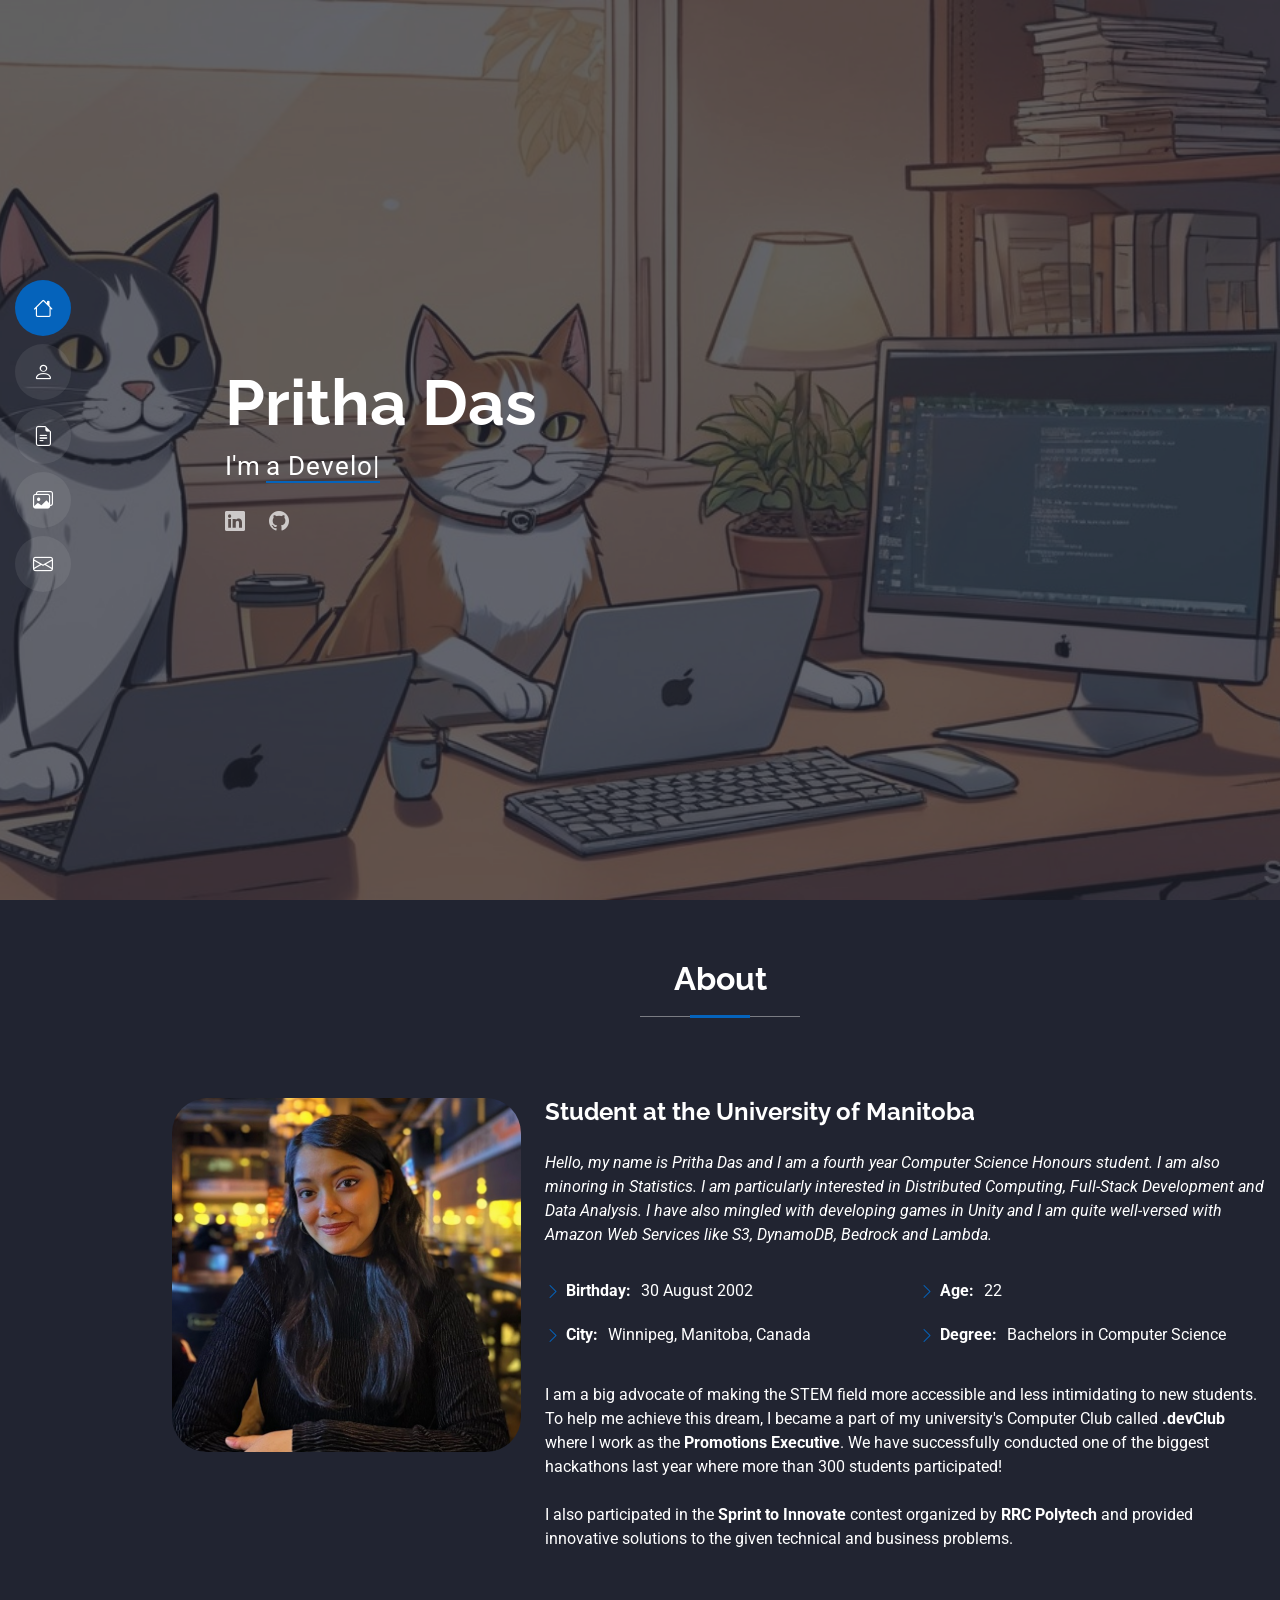
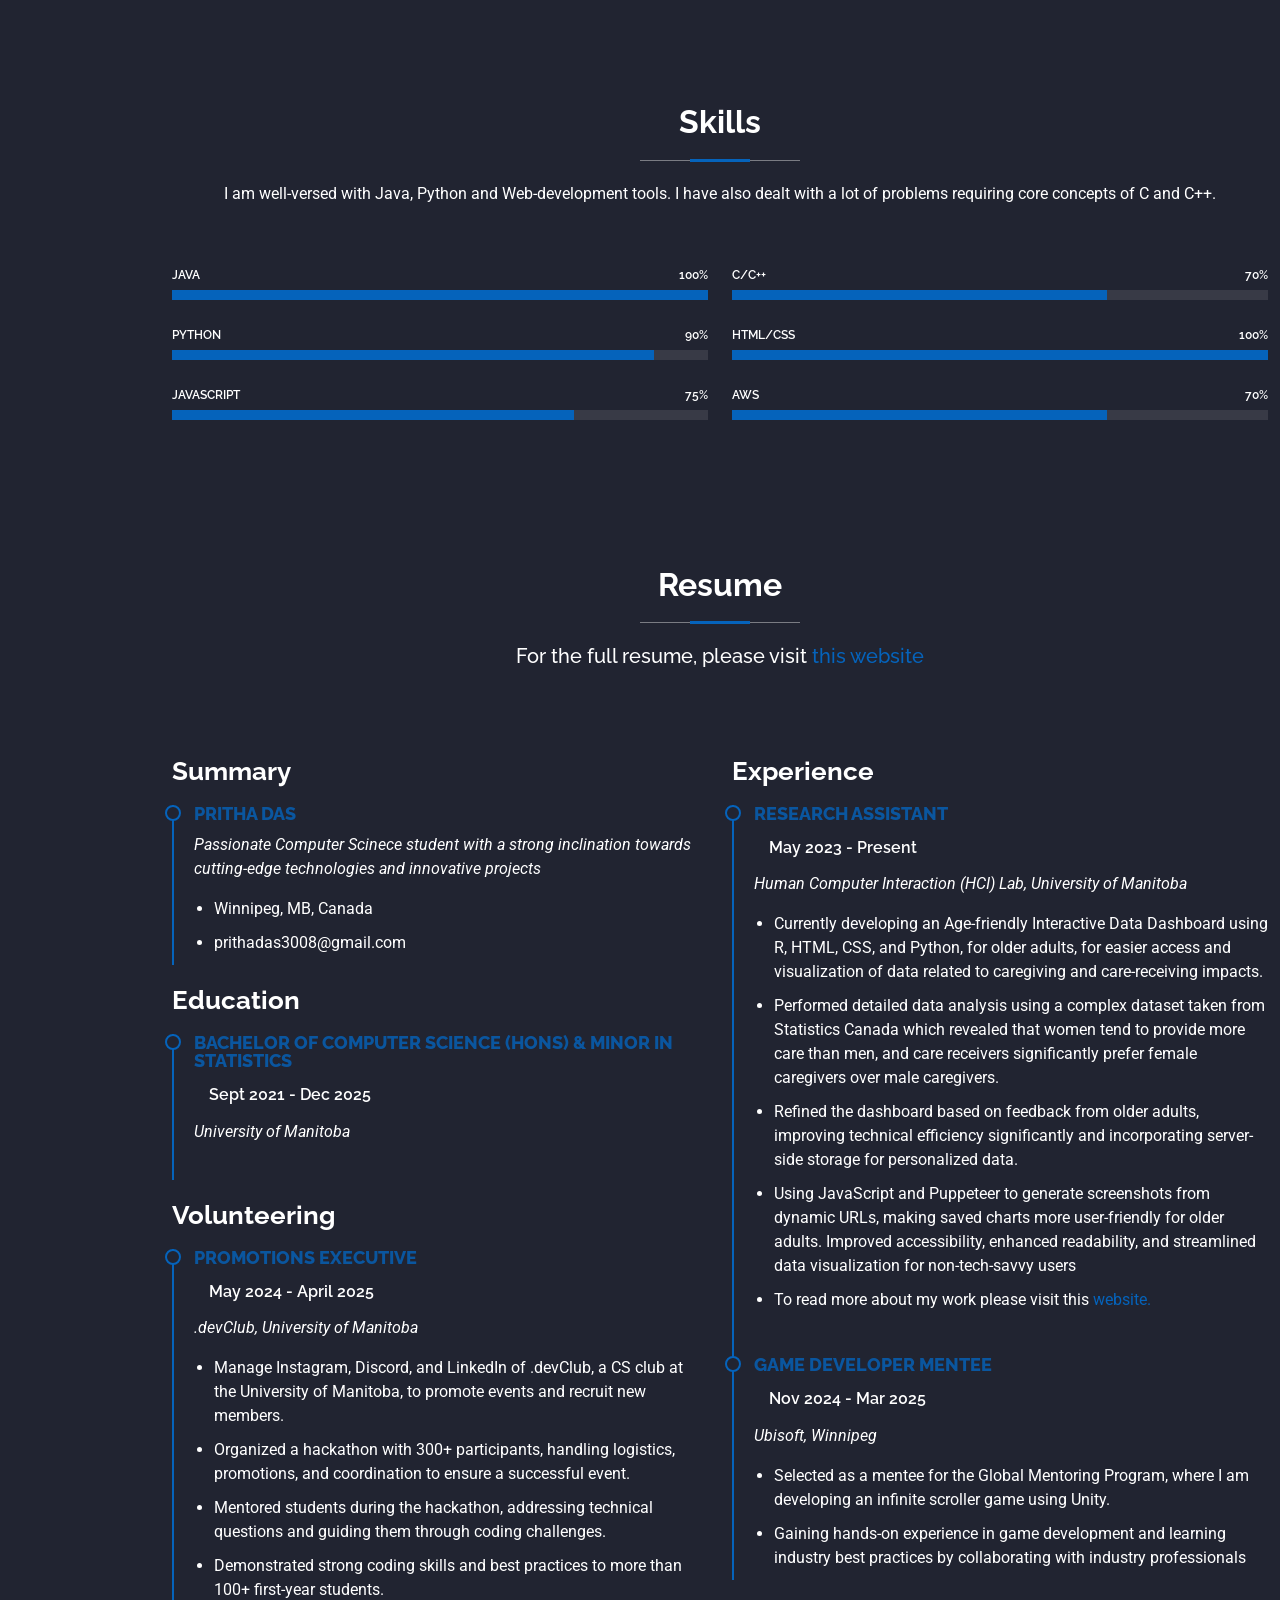
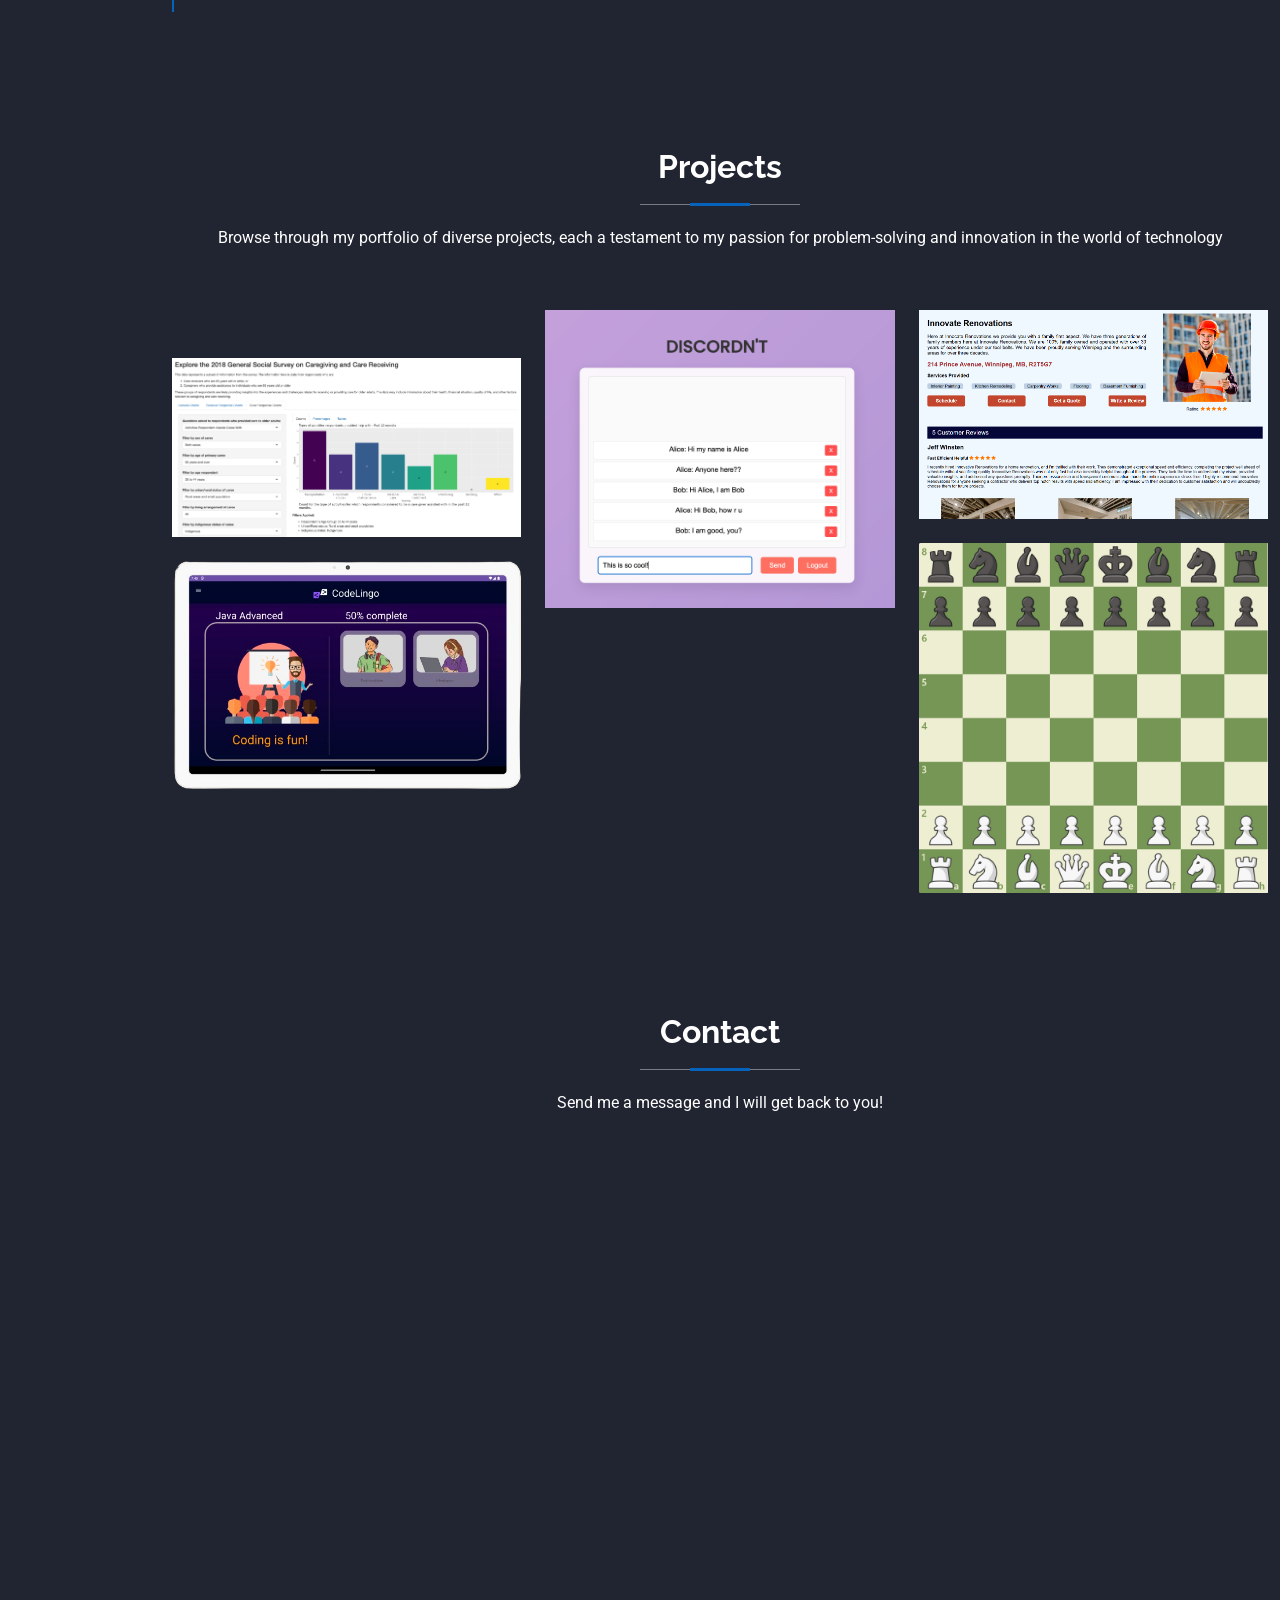
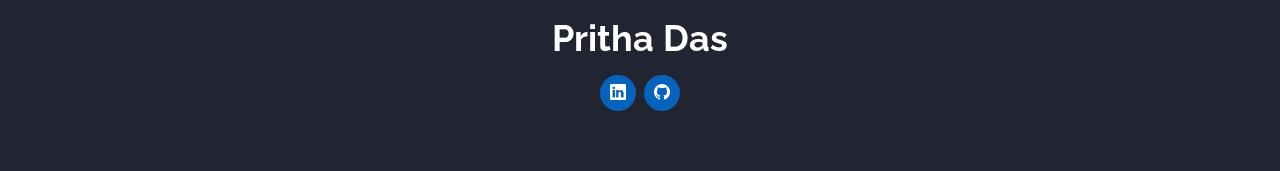
==== commit ee4d268b: "Image changed fro discordnt" ====
--- a/index.html
+++ b/index.html
@@ -298,7 +298,7 @@
             </div><!-- End Portfolio Item -->
 
             <div class="col-lg-4 col-md-6 portfolio-item isotope-item filter-app">
-              <img src="assets/img/masonry-portfolio/chat.jpeg" class="img-fluid" alt="">
+              <img src="assets/img/masonry-portfolio/discordnt.png" class="img-fluid" alt="">
               <div class="portfolio-info">
                 <h4>Discordn't</h4>
                 <p>Online Chat Server leveraging the HTTP Protocol for initial communication, WebSockets for persistent bi-directional communicationm and XHR for asynchronous message fetching</p>
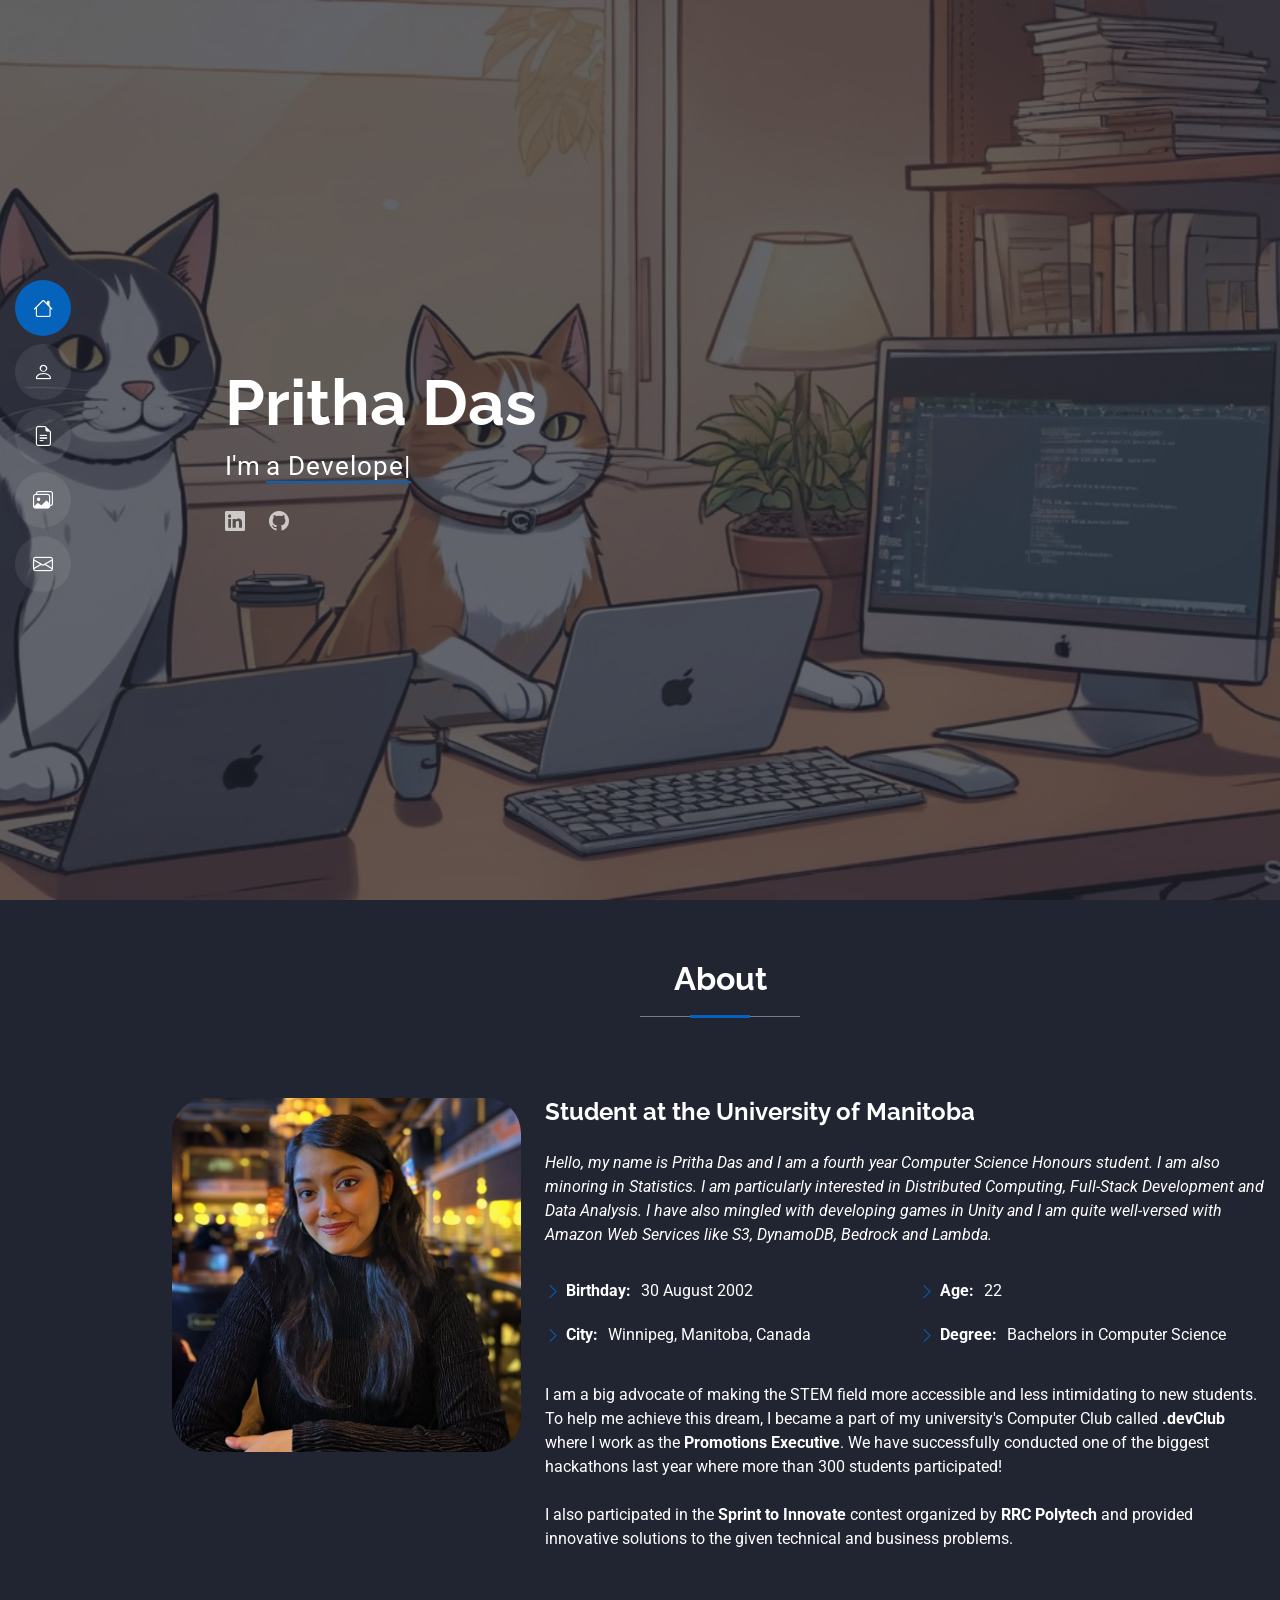
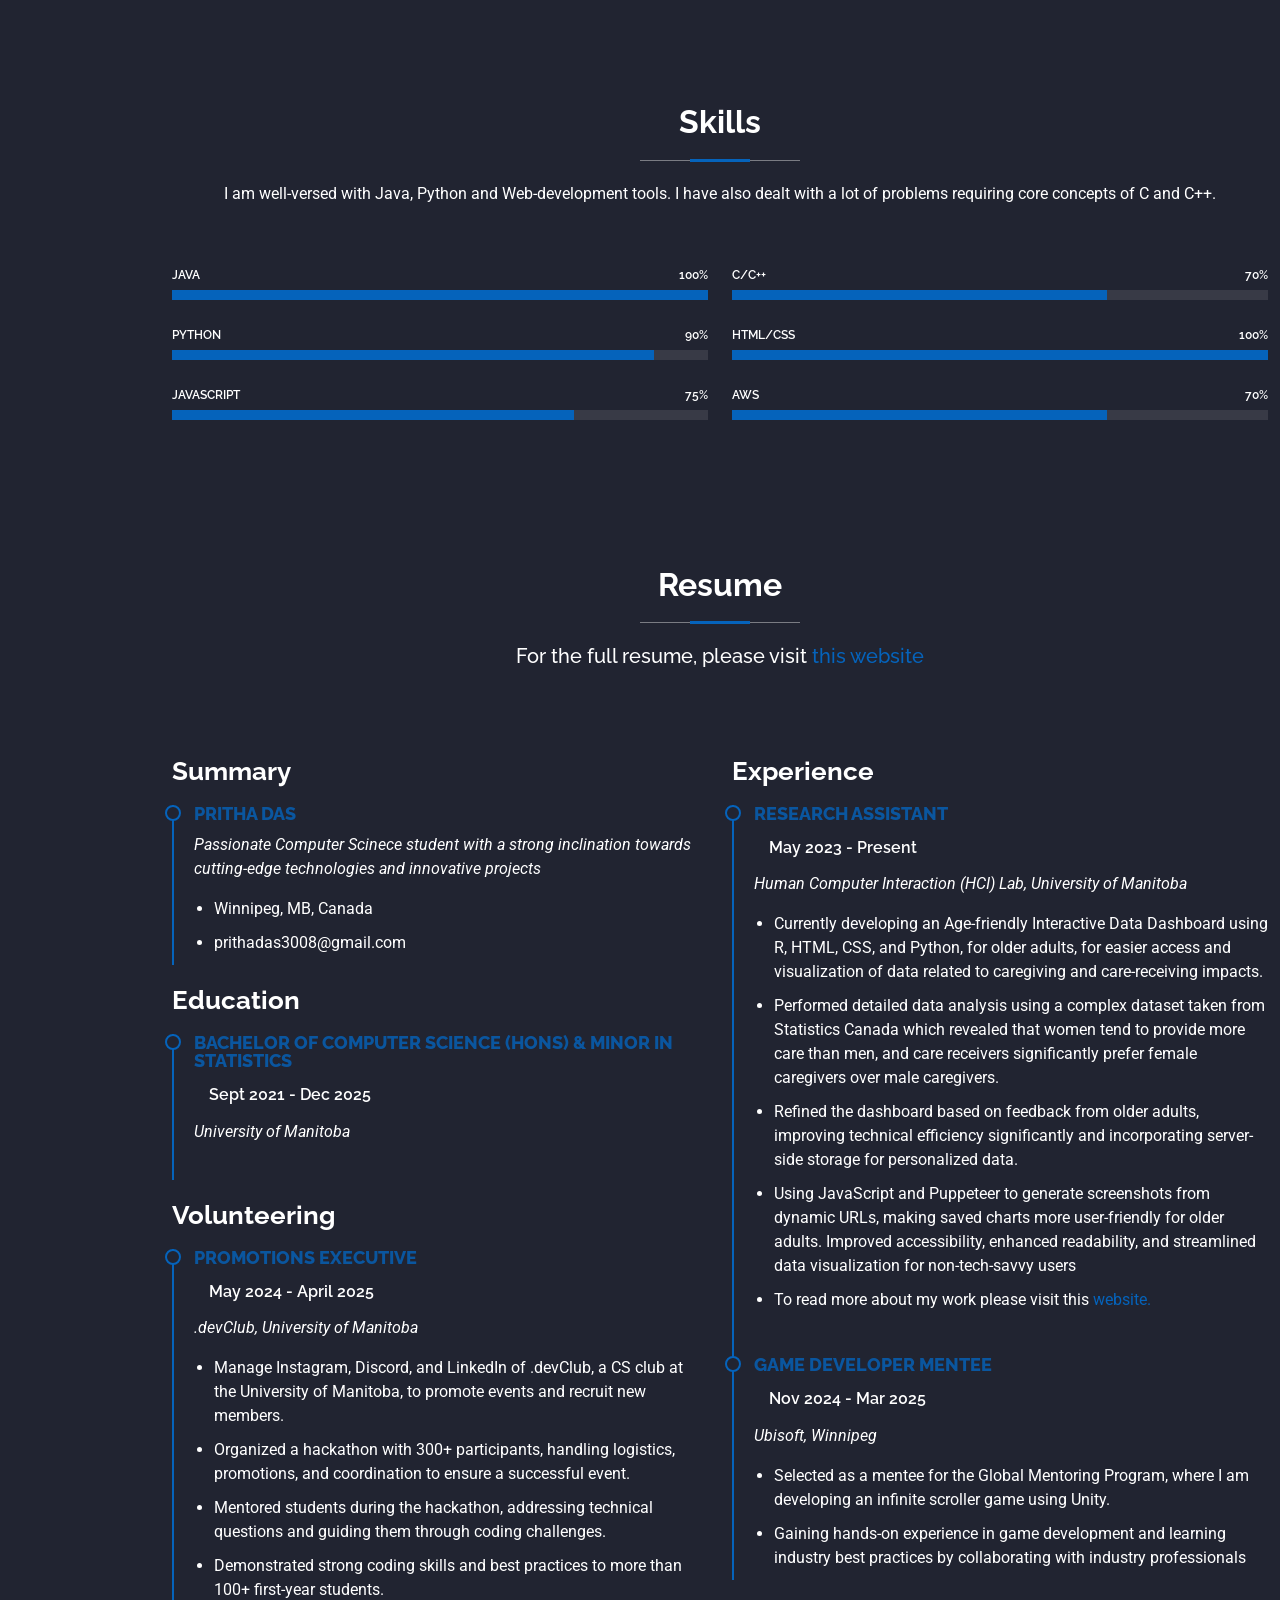
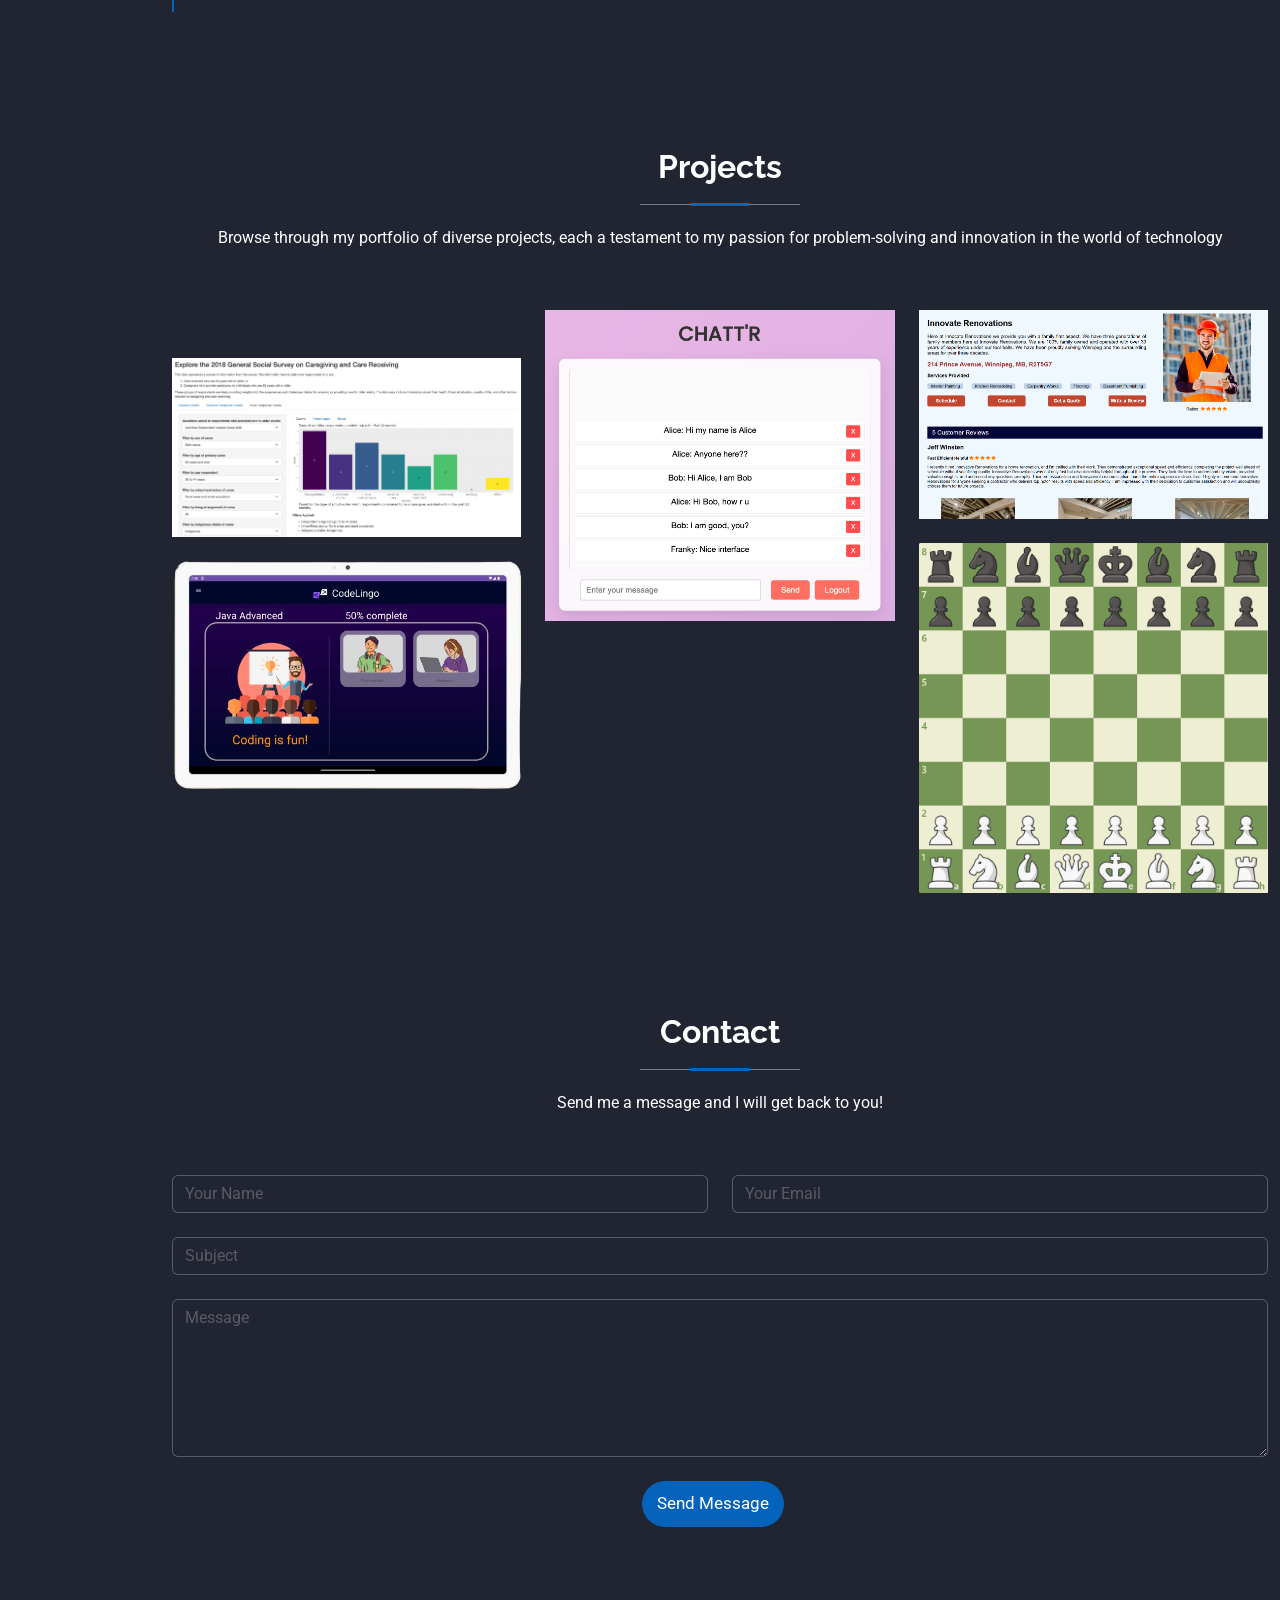
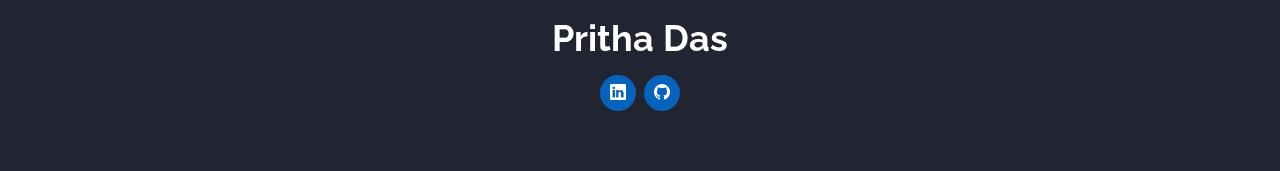
==== commit e2018e60: "changed chattr" ====
--- a/index.html
+++ b/index.html
@@ -298,11 +298,11 @@
             </div><!-- End Portfolio Item -->
 
             <div class="col-lg-4 col-md-6 portfolio-item isotope-item filter-app">
-              <img src="assets/img/masonry-portfolio/discordnt.png" class="img-fluid" alt="">
-              <div class="portfolio-info">
-                <h4>Discordn't</h4>
+              <img src="assets/img/masonry-portfolio/chattr.png" class="img-fluid" alt="">
+              <div class="portfolio-info">
+                <h4>Chatt'r</h4>
                 <p>Online Chat Server leveraging the HTTP Protocol for initial communication, WebSockets for persistent bi-directional communicationm and XHR for asynchronous message fetching</p>
-                <a href="https://github.com/prithaxx/Discordn-t" title="GitHub" class="details-link"><i class="bi bi-link-45deg"></i></a>
+                <a href="https://github.com/prithaxx/Chatt-r" title="GitHub" class="details-link"><i class="bi bi-link-45deg"></i></a>
               </div>
             </div><!-- End Portfolio Item -->
 
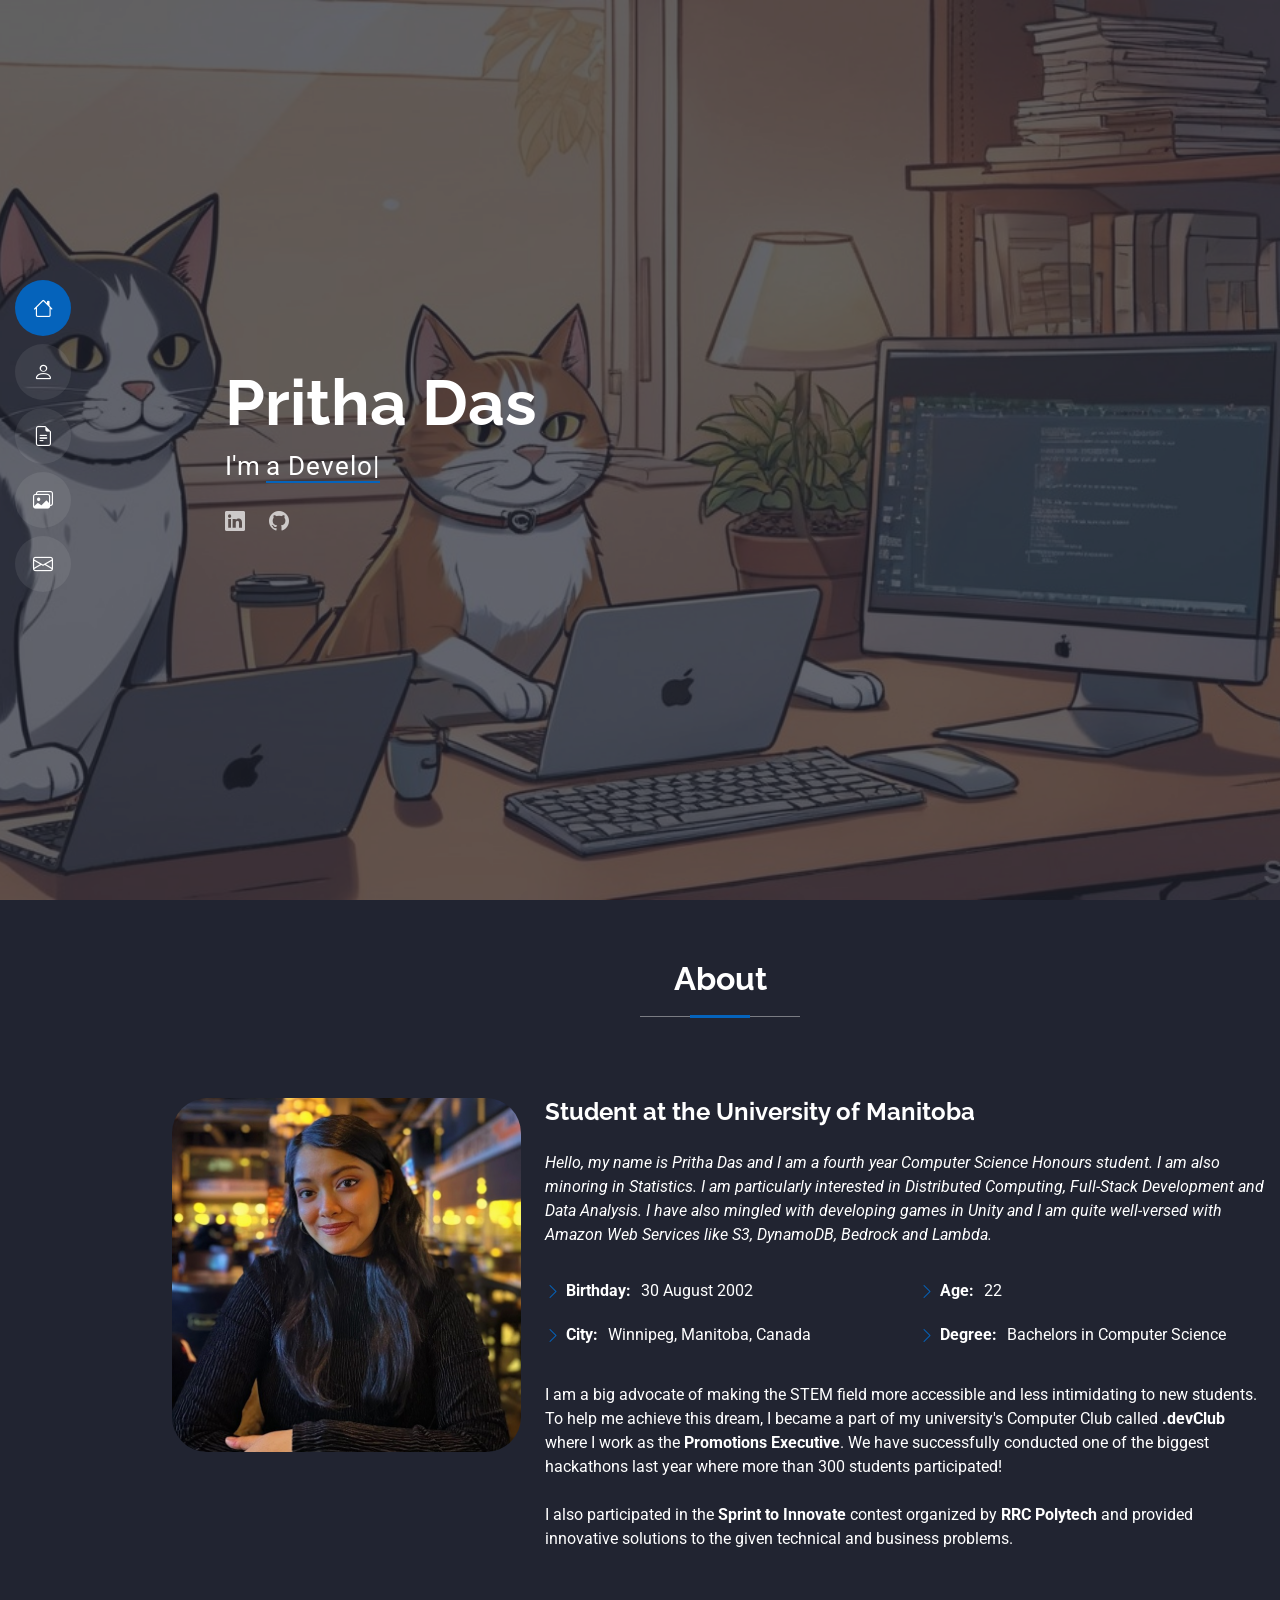
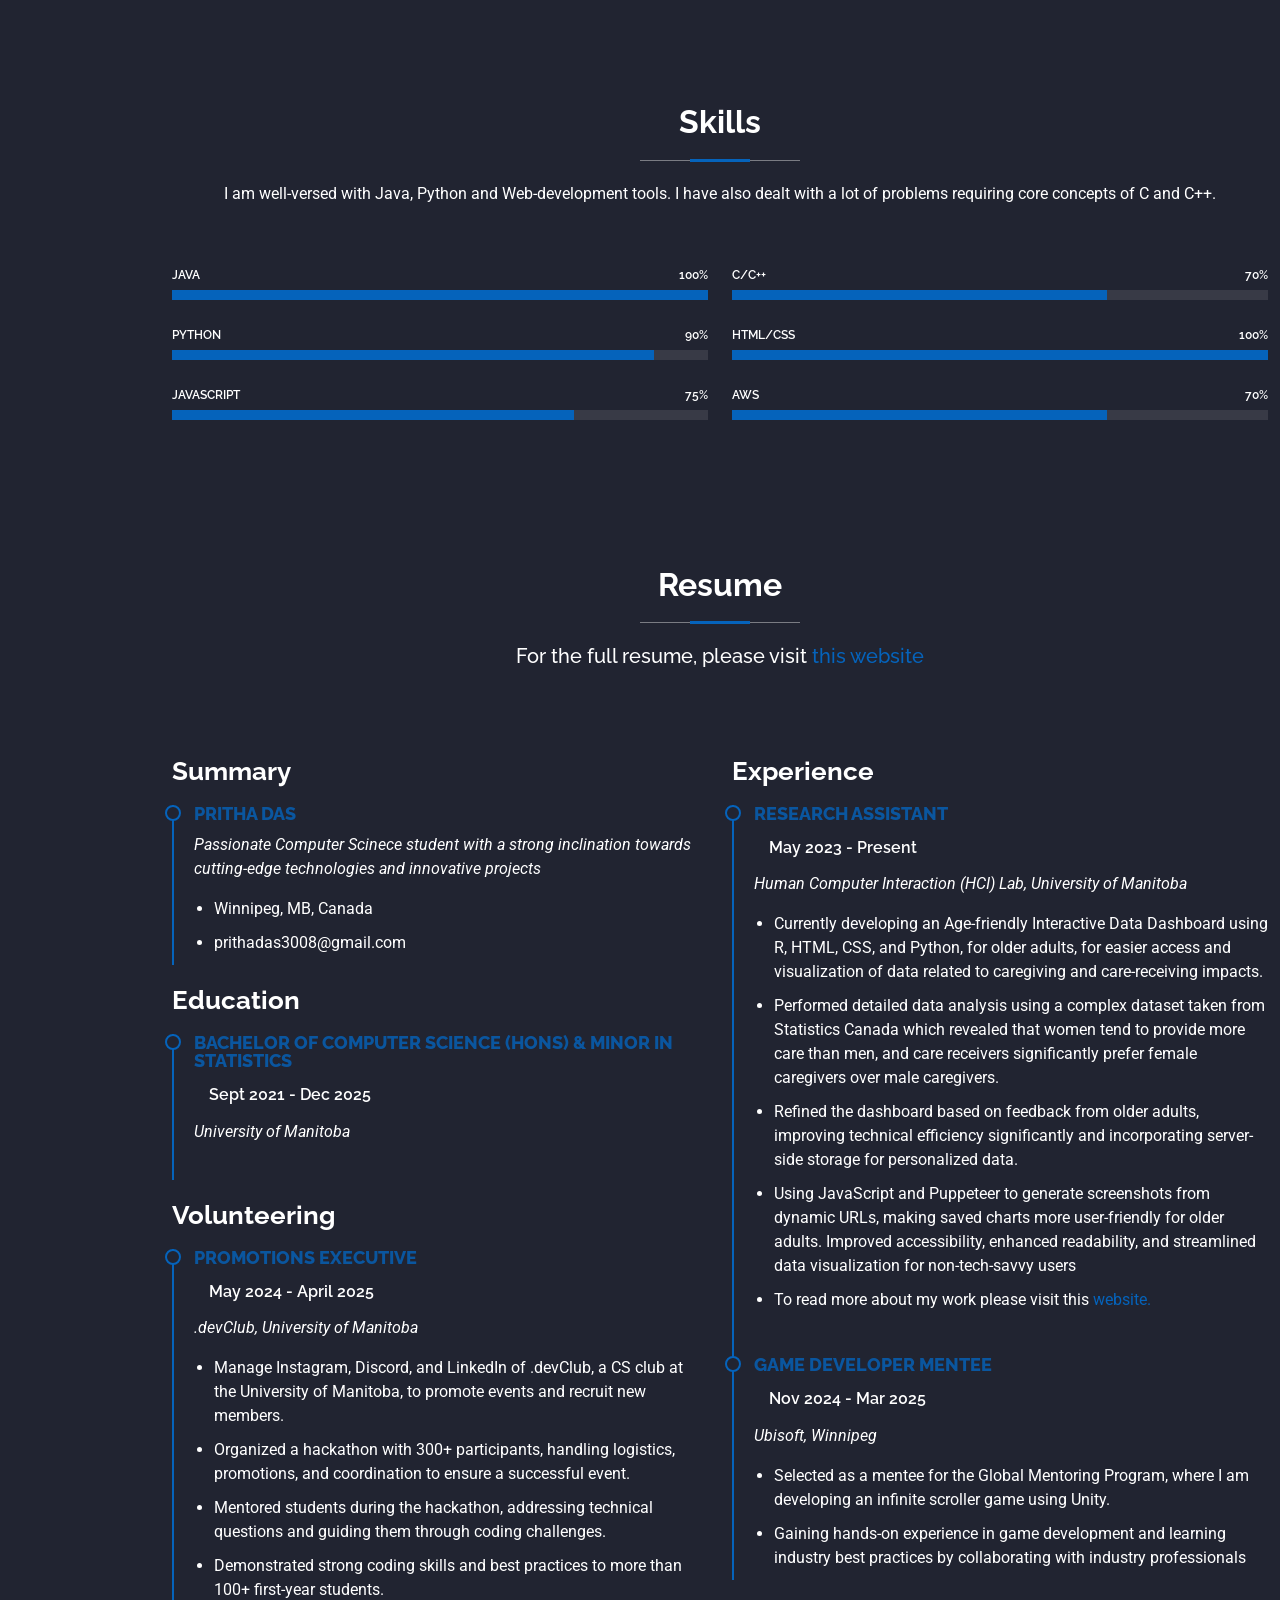
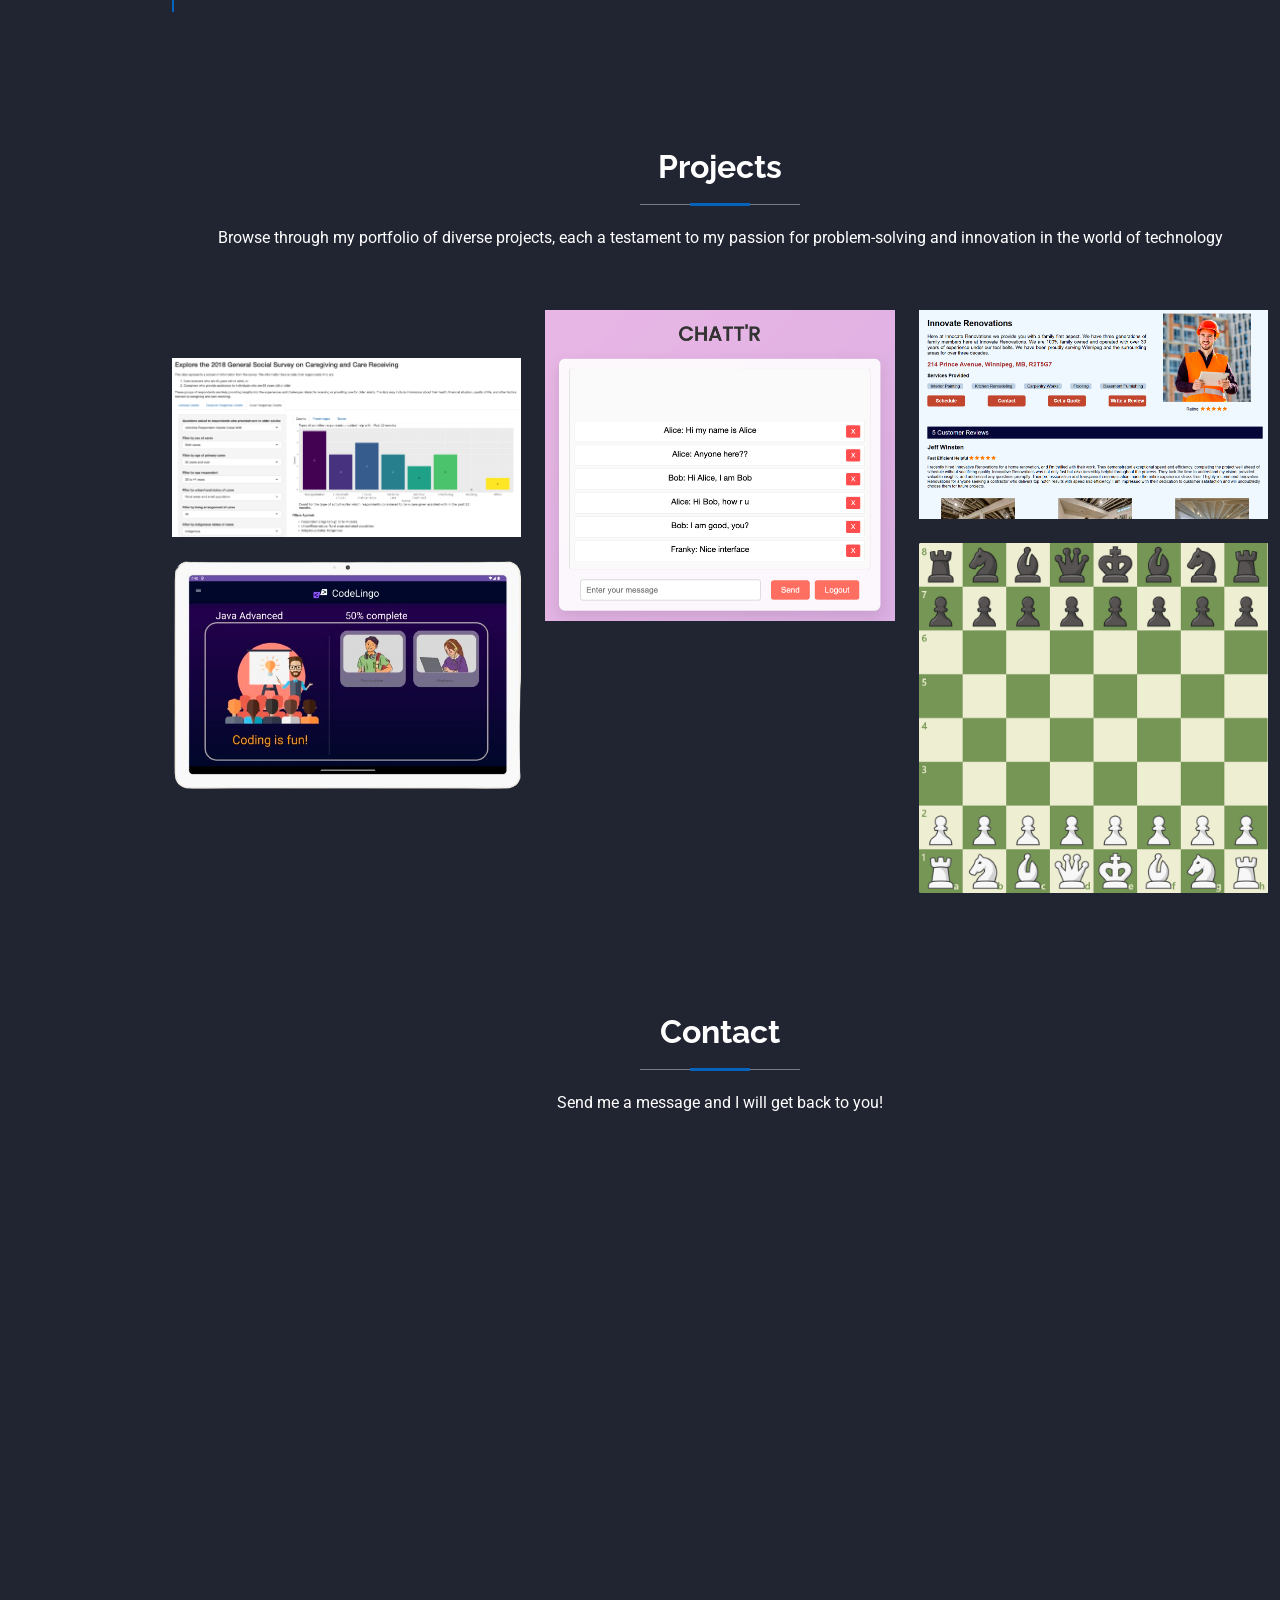
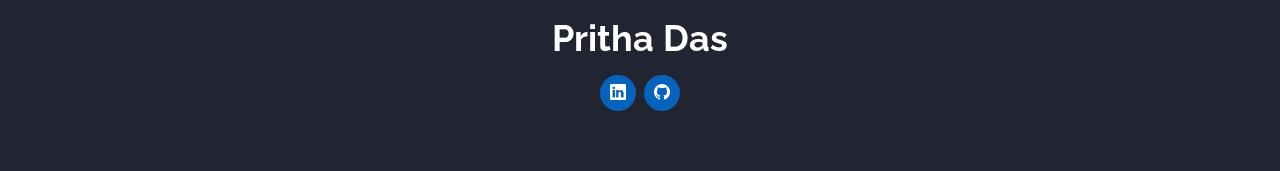
==== commit b2adfaf0: "Update index.html" ====
--- a/index.html
+++ b/index.html
@@ -197,7 +197,7 @@
       <!-- Section Title -->
       <div class="container section-title" data-aos="fade-up">
         <h2>Resume</h2>
-        <h5>For the full resume, please visit <a href=https://drive.google.com/file/d/1Yvsv-Cv1HXmWgfmd92w7R2o7hxKLP2OM/view?usp=drive_link>this website</a></h5>
+        <h5>For the full resume, please visit <a href=https://drive.google.com/file/d/1jTbTAHhI-GmVpIe_DsjKkuiLrfgu9_-Q/view?usp=sharing>this website</a></h5>
       </div><!-- End Section Title -->
 
       <div class="container">
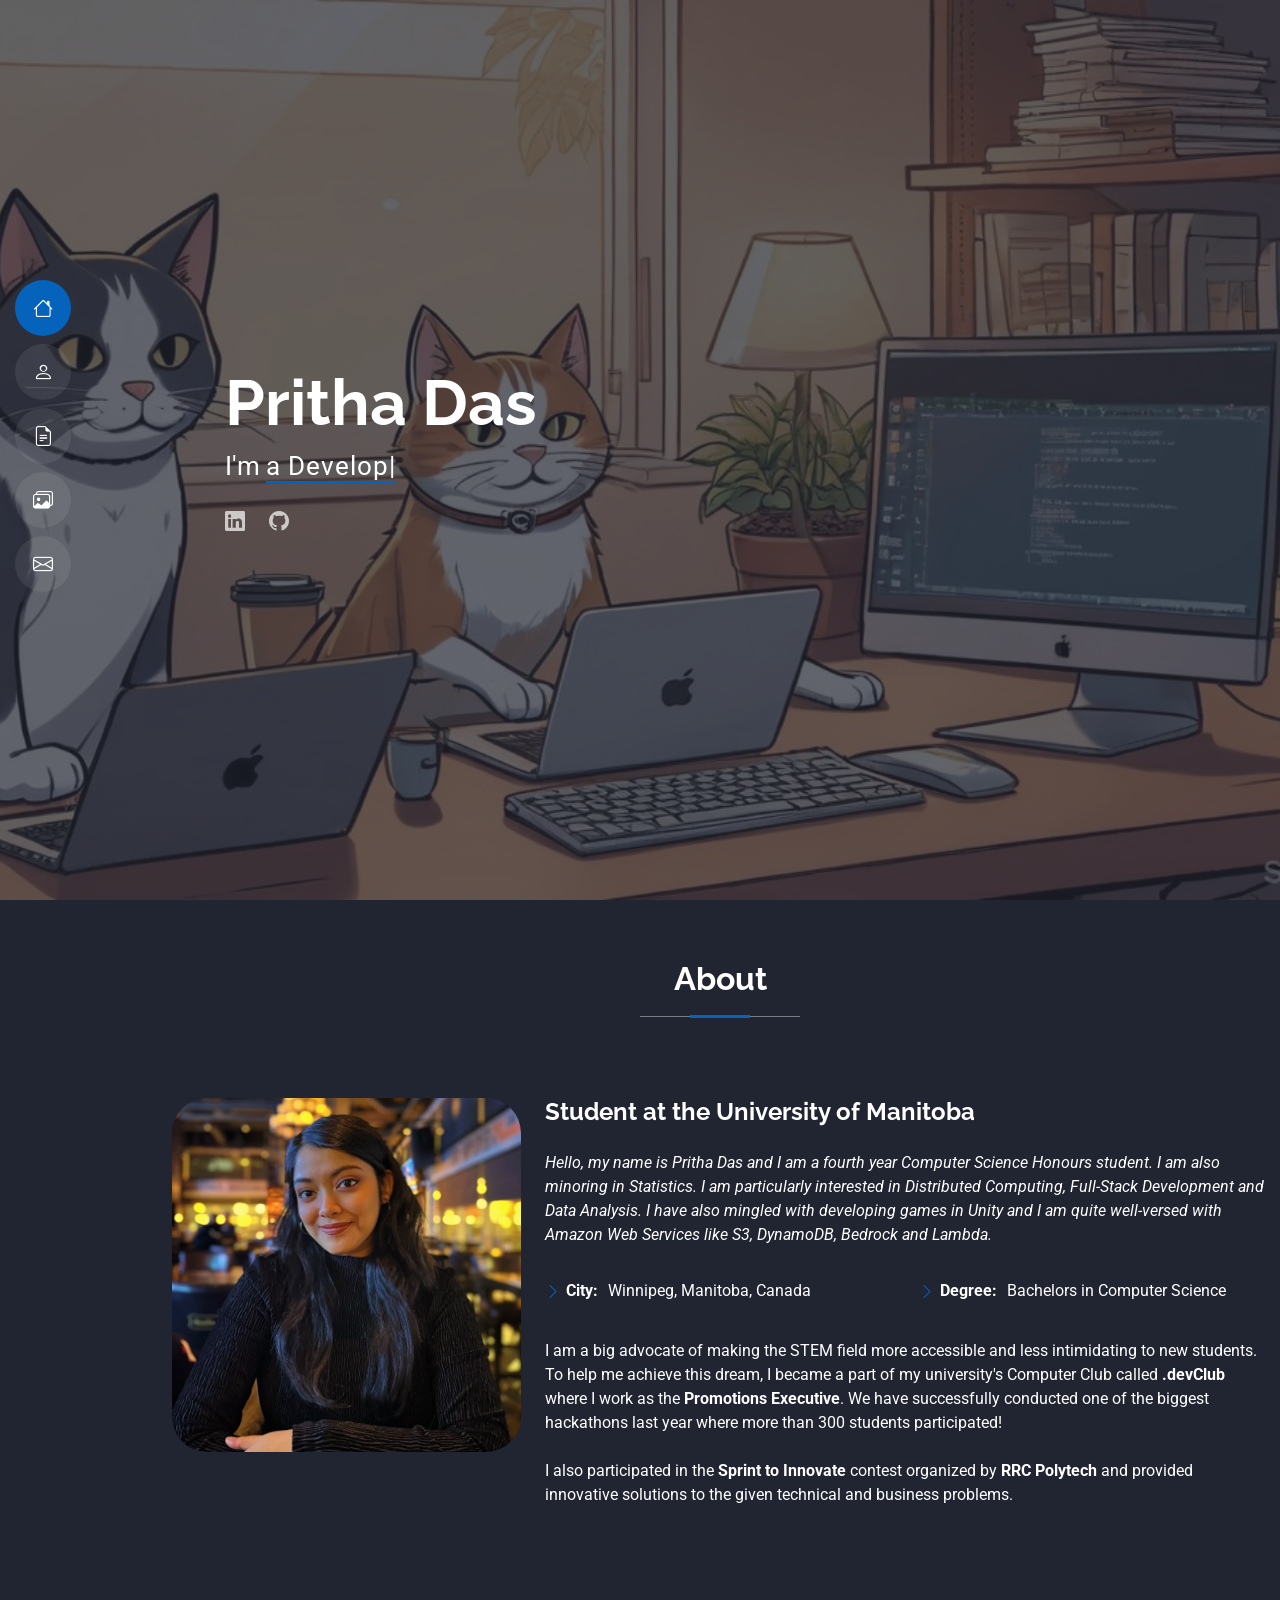
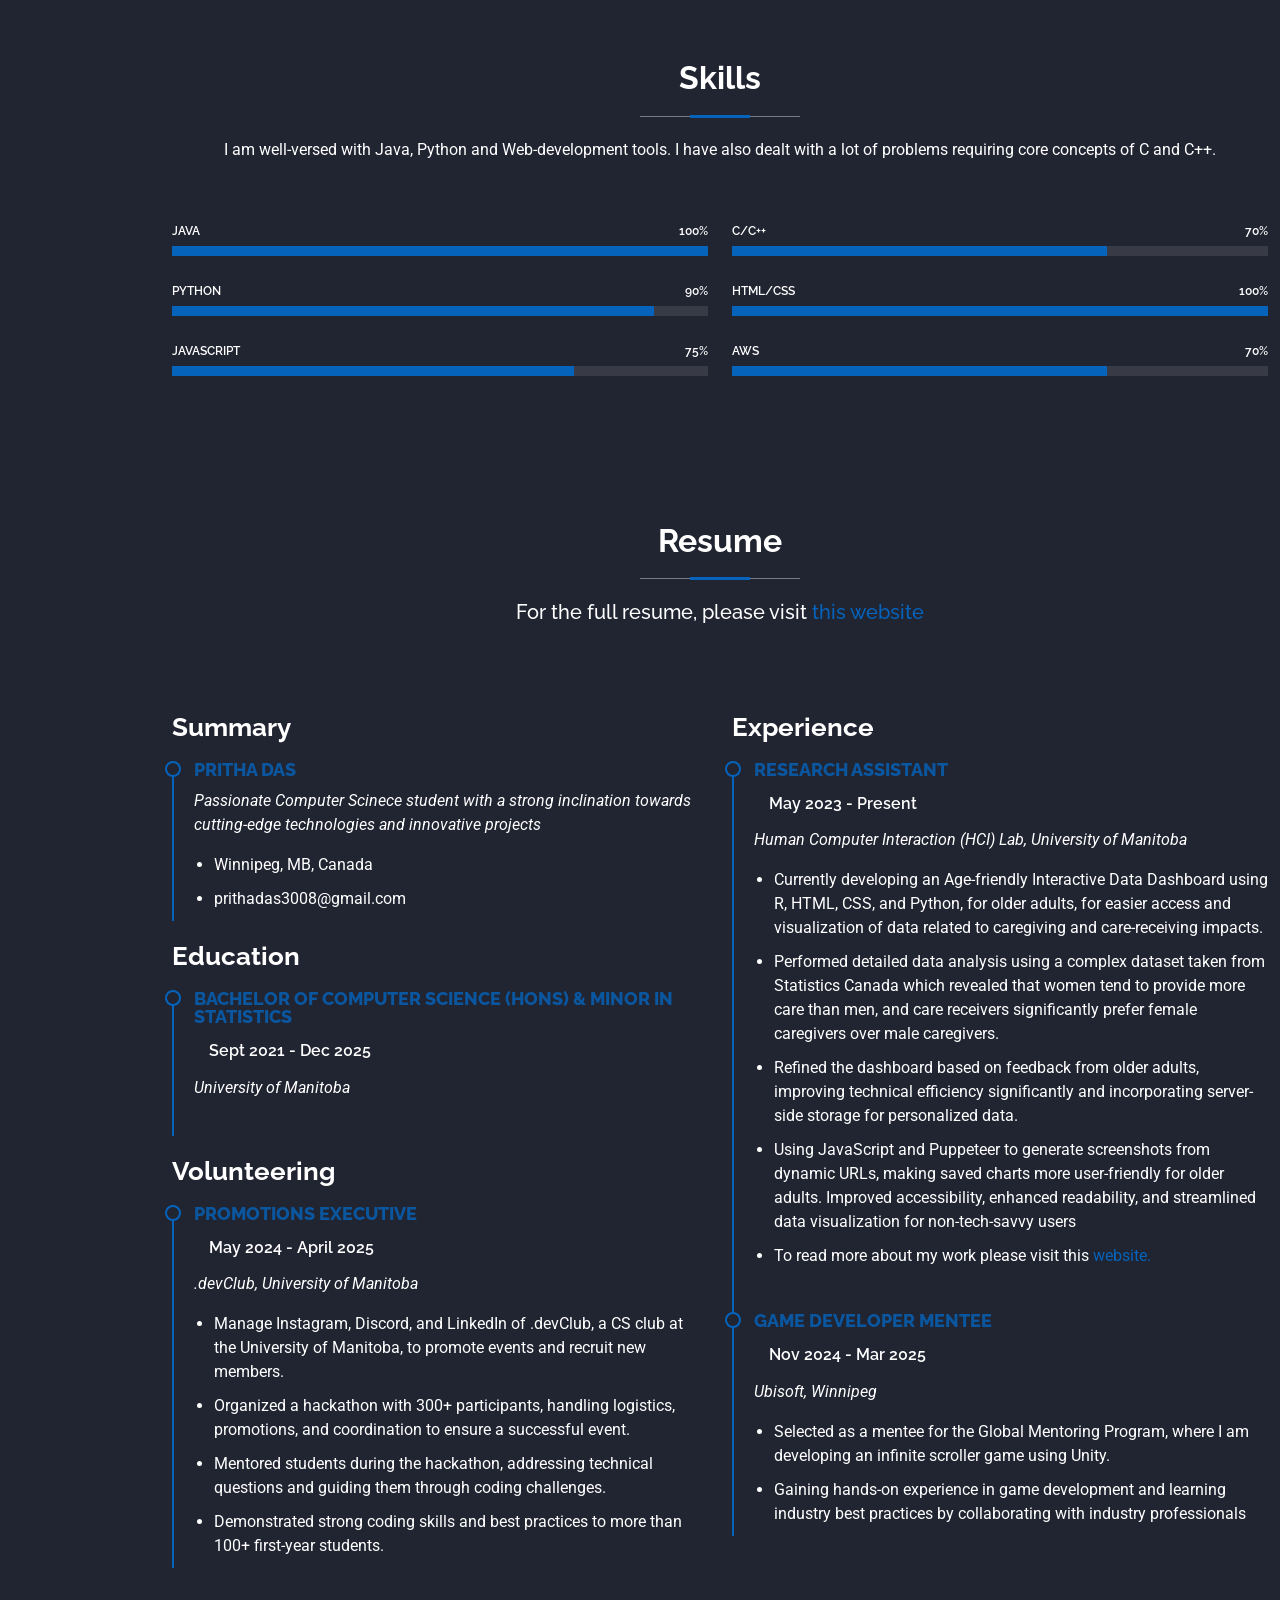
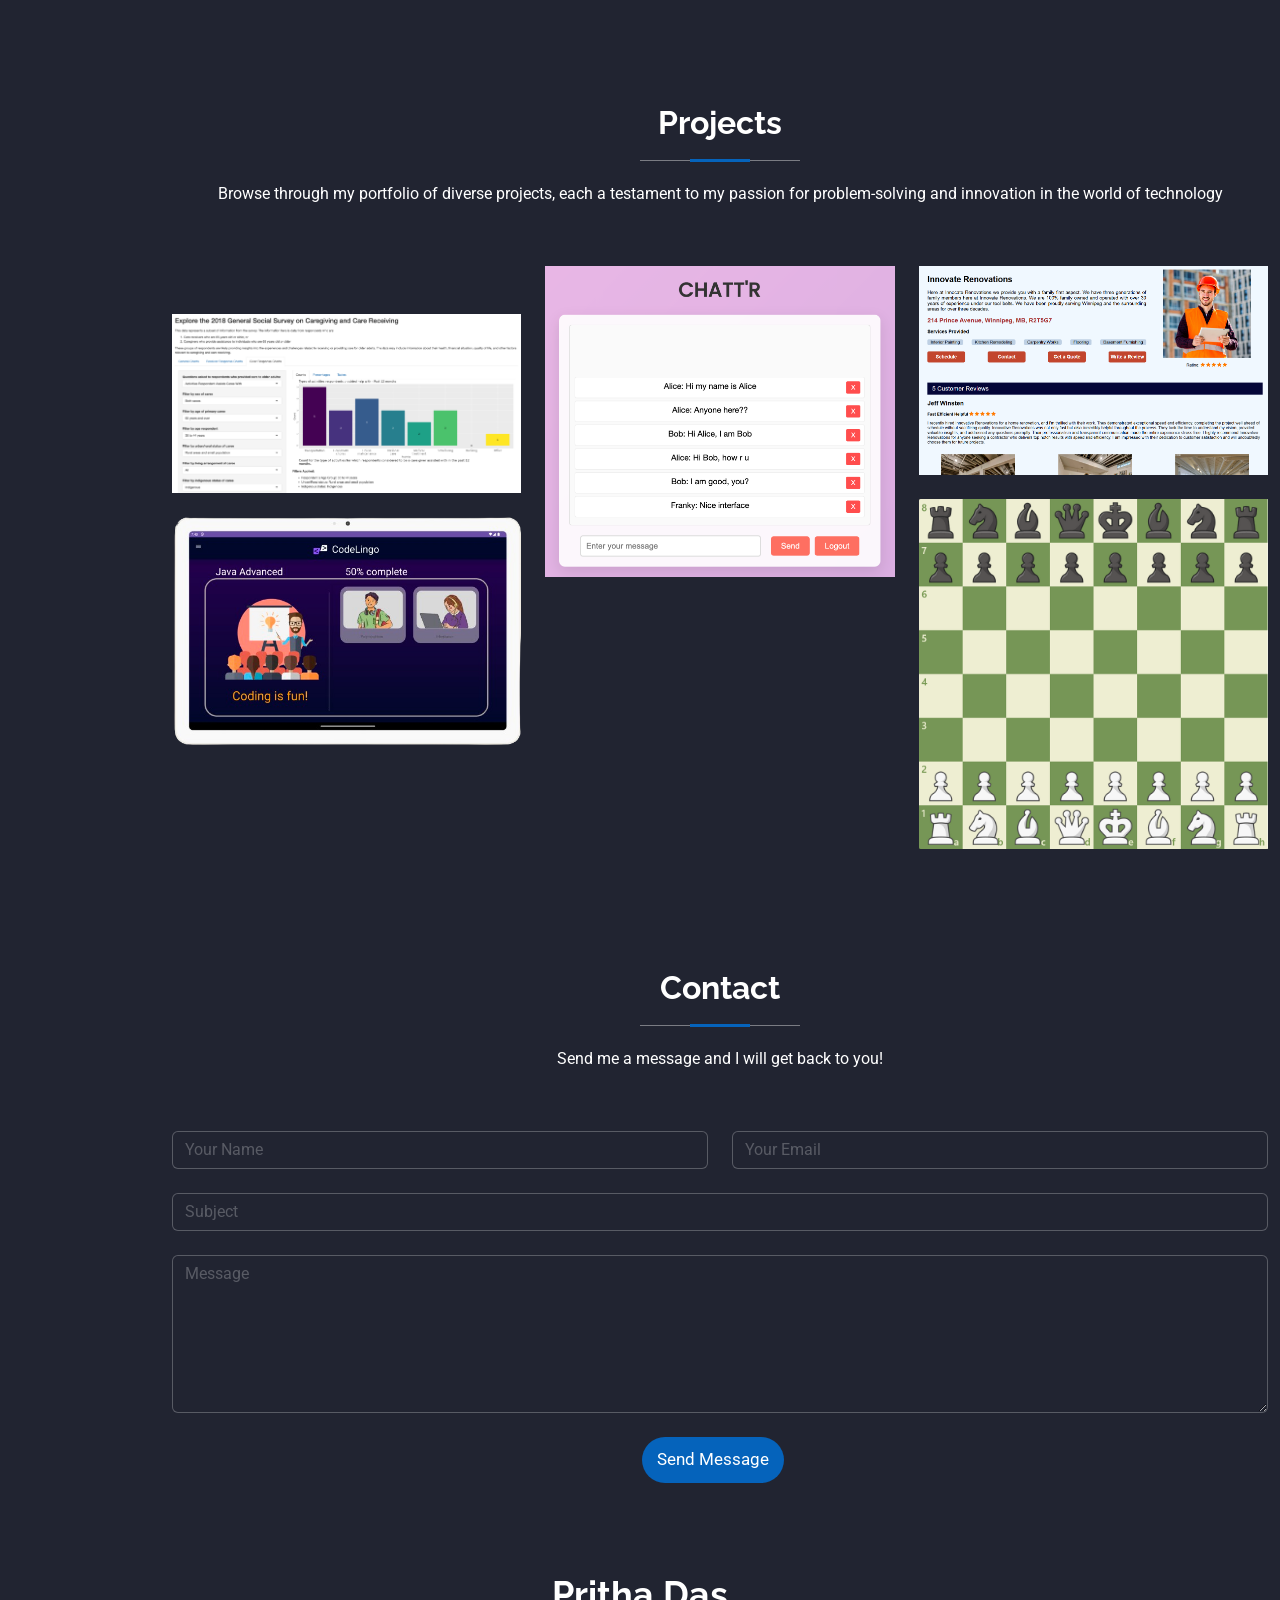
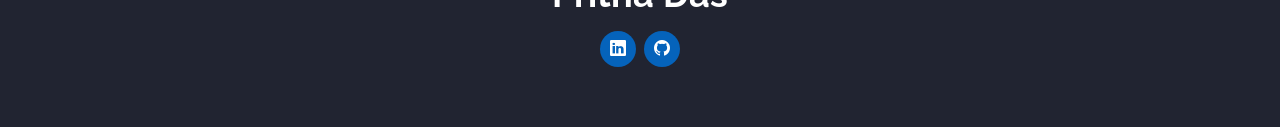
==== commit 4d794249: "Update index.html" ====
--- a/index.html
+++ b/index.html
@@ -99,13 +99,11 @@
             <div class="row">
               <div class="col-lg-6">
                 <ul>
-                  <li><i class="bi bi-chevron-right"></i> <strong>Birthday:</strong> <span>30 August 2002</span></li>
                   <li><i class="bi bi-chevron-right"></i> <strong>City:</strong> <span>Winnipeg, Manitoba, Canada</span></li>
                 </ul>
               </div>
               <div class="col-lg-6">
                 <ul>
-                  <li><i class="bi bi-chevron-right"></i> <strong>Age:</strong> <span>22</span></li>
                   <li><i class="bi bi-chevron-right"></i> <strong>Degree:</strong> <span>Bachelors in Computer Science</span></li>
                 </ul>
               </div>
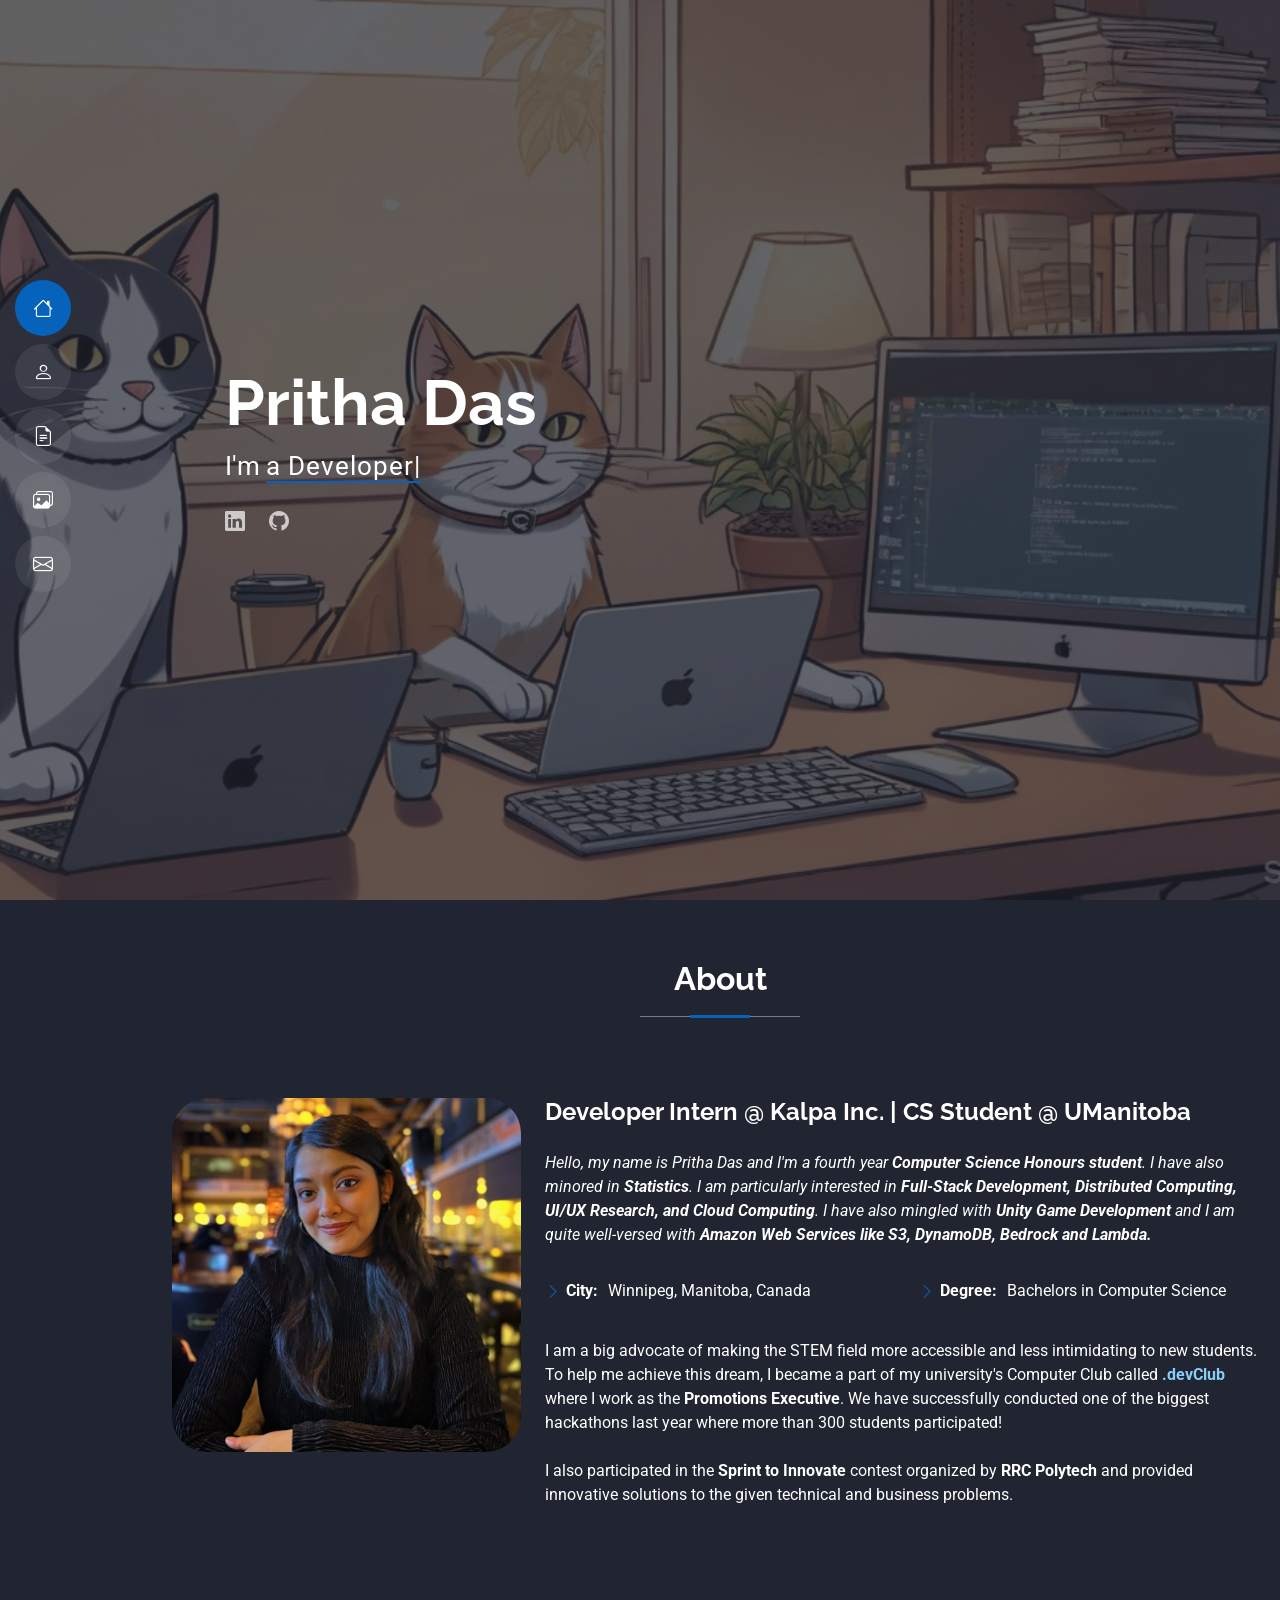
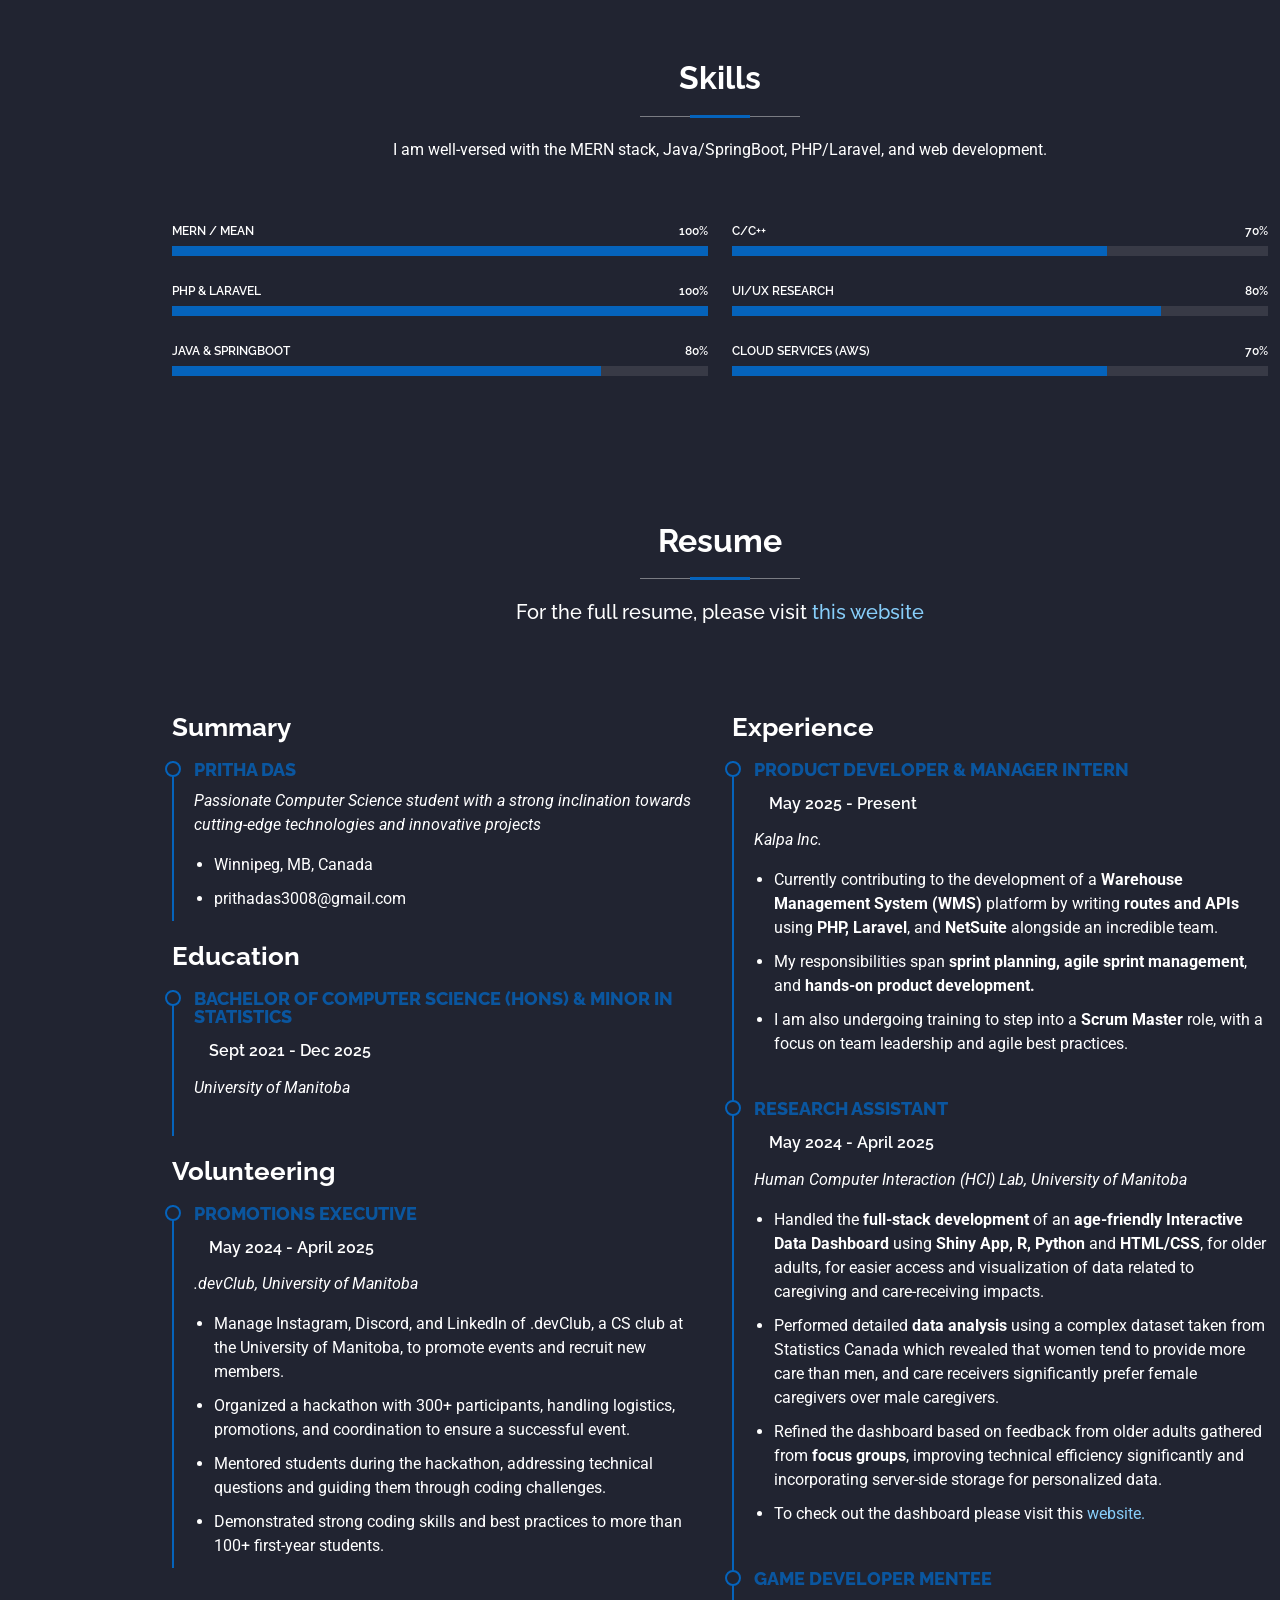
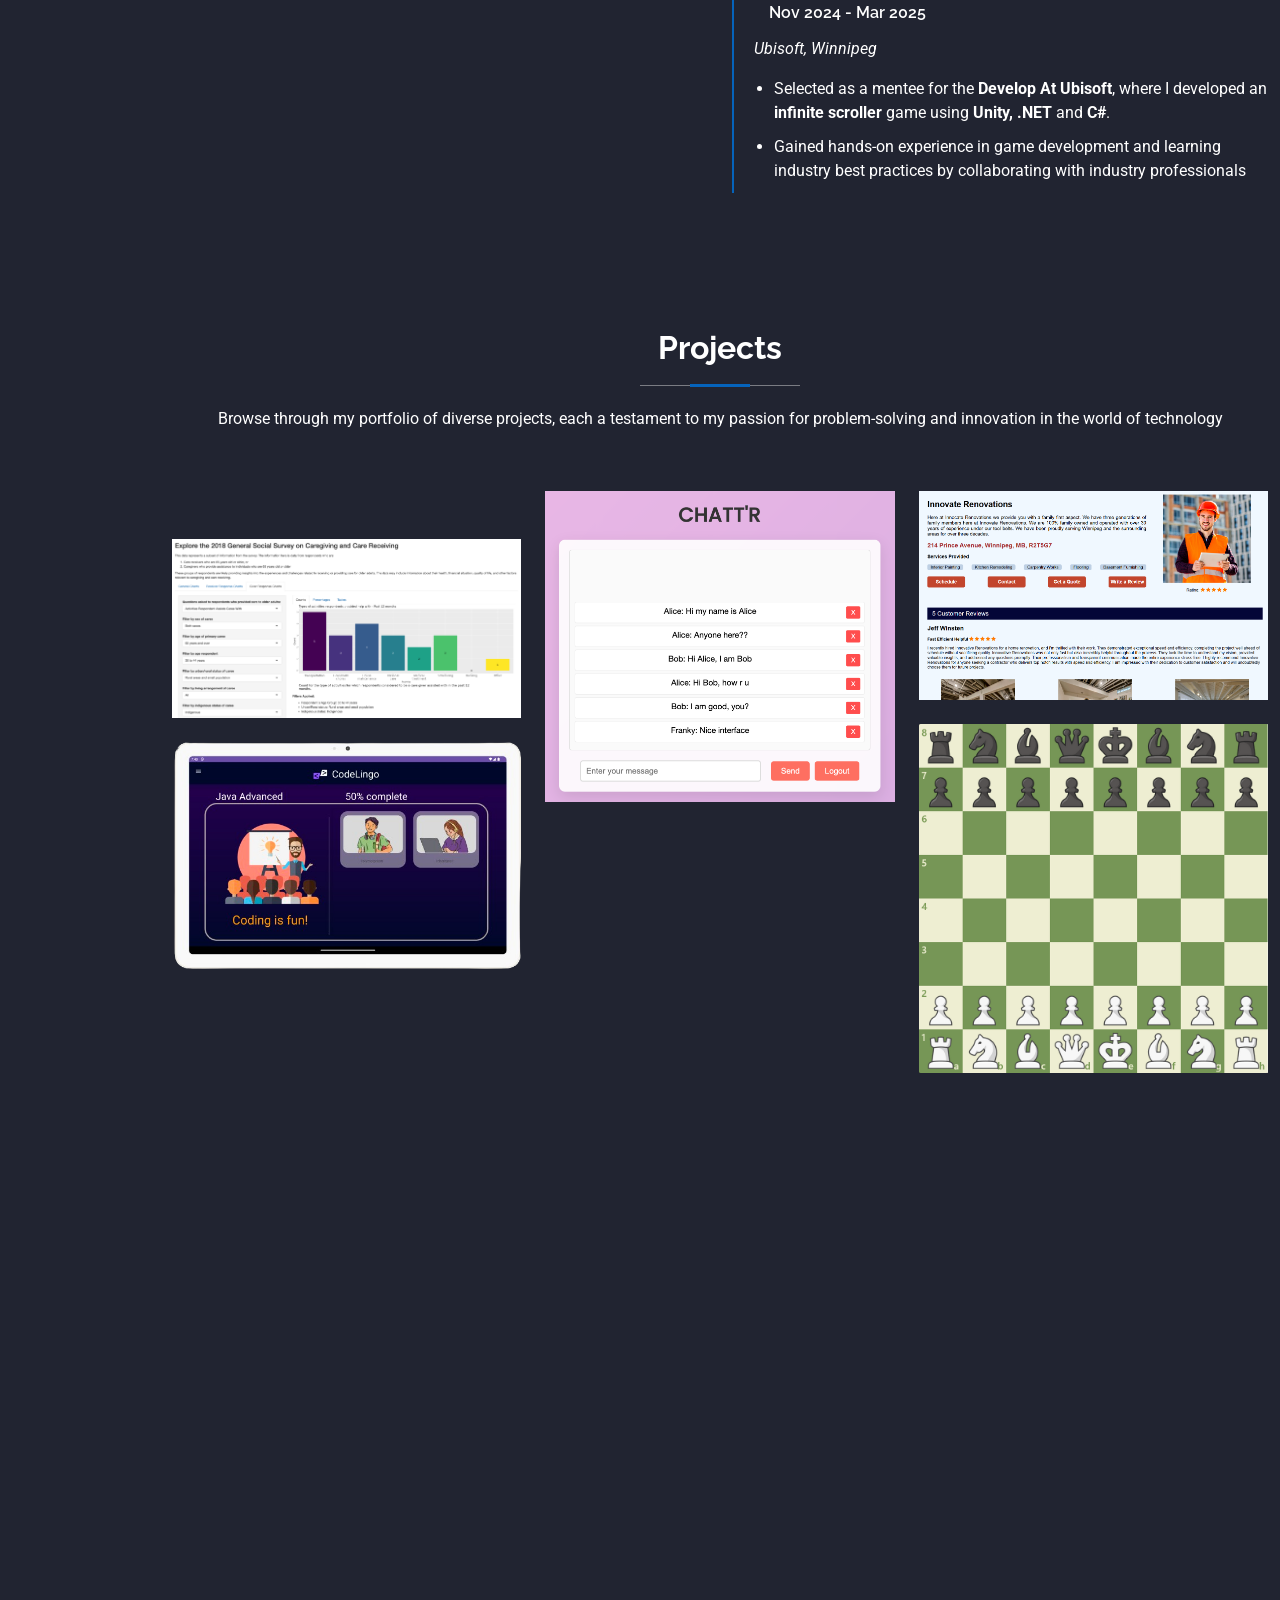
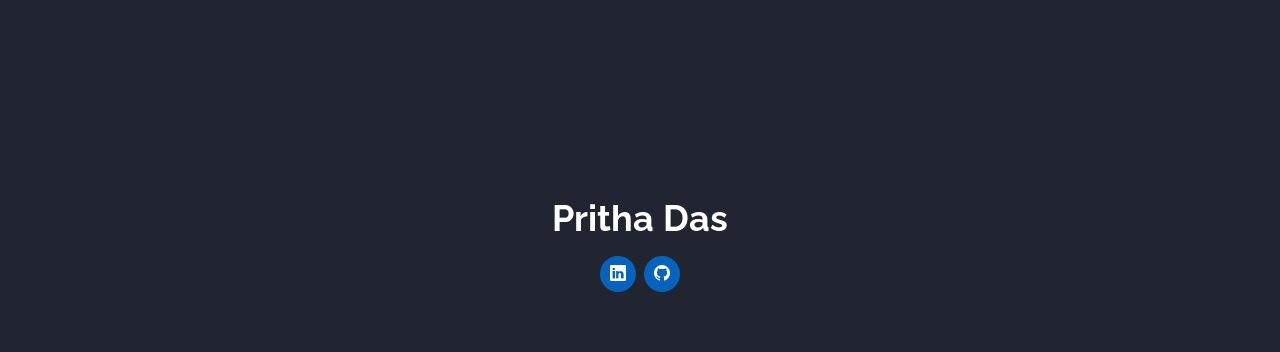
==== commit 4a56e343: "Updated portfolio (2025/05/24) - Added Kalpa intern details (for the first time) - new updated links" ====
--- a/index.html
+++ b/index.html
@@ -65,7 +65,7 @@
         <div class="row justify-content-center">
           <div class="col-lg-9">
             <h2>Pritha Das</h2>
-            <p>I'm <span class="typed" data-typed-items="a Developer, an Analyst, an Animal lover">a Developer</span><span class="typed-cursor typed-cursor--blink" aria-hidden="true"></span></p>
+            <p>I'm <span class="typed" data-typed-items="a Developer, a Researcher, an Animal lover">a Developer</span><span class="typed-cursor typed-cursor--blink" aria-hidden="true"></span></p>
             <div class="social-links">
               <a href="https://www.linkedin.com/in/prithadass/"><i class="bi bi-linkedin"></i></a>
               <a href="https://github.com/prithaxx"><i class="bi bi-github"></i></a>
@@ -91,10 +91,10 @@
             <img src="assets/img/profile-img.jpg" style="border-radius: 10%;" class="img-fluid" alt="">
           </div>
           <div class="col-lg-8 content">
-            <h2>Student at the University of Manitoba</h2>
+            <h2>Developer Intern @ Kalpa Inc. | CS Student @ UManitoba</h2>
             <p class="fst-italic py-3">
-              Hello, my name is Pritha Das and I am a fourth year Computer Science Honours student. I am also minoring in Statistics. I am particularly interested in Distributed Computing, Full-Stack Development and 
-              Data Analysis. I have also mingled with developing games in Unity and I am quite well-versed with Amazon Web Services like S3, DynamoDB, Bedrock and Lambda.
+              Hello, my name is Pritha Das and I'm a fourth year <strong>Computer Science Honours student</strong>. I have also minored in <strong>Statistics</strong>. I am particularly interested in <strong>Full-Stack Development,
+              Distributed Computing, UI/UX Research, and Cloud Computing</strong>. I have also mingled with <strong>Unity Game Development</strong> and I am quite well-versed with <strong>Amazon Web Services like S3, DynamoDB, Bedrock and Lambda.</strong>
             </p>
             <div class="row">
               <div class="col-lg-6">
@@ -109,7 +109,7 @@
               </div>
             </div>
             <p class="py-3">
-              I am a big advocate of making the STEM field more accessible and less intimidating to new students. To help me achieve this dream, I became a part of my university's Computer Club called <b>.devClub</b>
+              I am a big advocate of making the STEM field more accessible and less intimidating to new students. To help me achieve this dream, I became a part of my university's Computer Club called <b><a href="https://devclub.ca/" target="_blank" class="link">.devClub</a></b>
               where I work as the <b>Promotions Executive</b>. We have successfully conducted one of the biggest hackathons last year where more than 300 students participated! <br><br>
               I also participated in the <b>Sprint to Innovate</b> contest organized by <b>RRC Polytech</b> and provided innovative solutions to the given technical and business problems.
             </p>
@@ -126,7 +126,7 @@
       <!-- Section Title -->
       <div class="container section-title" data-aos="fade-up">
         <h2>Skills</h2>
-        <p>I am well-versed with Java, Python and Web-development tools. I have also dealt with a lot of problems requiring core concepts of C and C++. </p>
+        <p>I am well-versed with the MERN stack, Java/SpringBoot, PHP/Laravel, and web development.</p>
       </div><!-- End Section Title -->
 
       <div class="container" data-aos="fade-up" data-aos-delay="100">
@@ -136,23 +136,23 @@
           <div class="col-lg-6">
 
             <div class="progress">
-              <span class="skill"><span>Java</span> <i class="val">100%</i></span>
+              <span class="skill"><span>MERN / MEAN</span> <i class="val">100%</i></span>
               <div class="progress-bar-wrap">
                 <div class="progress-bar" role="progressbar" aria-valuenow="100" aria-valuemin="0" aria-valuemax="100"></div>
               </div>
             </div><!-- End Skills Item -->
 
             <div class="progress">
-              <span class="skill"><span>Python</span> <i class="val">90%</i></span>
-              <div class="progress-bar-wrap">
-                <div class="progress-bar" role="progressbar" aria-valuenow="90" aria-valuemin="0" aria-valuemax="100"></div>
-              </div>
-            </div><!-- End Skills Item -->
-
-            <div class="progress">
-              <span class="skill"><span>JavaScript</span> <i class="val">75%</i></span>
-              <div class="progress-bar-wrap">
-                <div class="progress-bar" role="progressbar" aria-valuenow="75" aria-valuemin="0" aria-valuemax="100"></div>
+              <span class="skill"><span>PHP & Laravel</span> <i class="val">100%</i></span>
+              <div class="progress-bar-wrap">
+                <div class="progress-bar" role="progressbar" aria-valuenow="100" aria-valuemin="0" aria-valuemax="100"></div>
+              </div>
+            </div><!-- End Skills Item -->
+
+            <div class="progress">
+              <span class="skill"><span>Java & SpringBoot</span> <i class="val">80%</i></span>
+              <div class="progress-bar-wrap">
+                <div class="progress-bar" role="progressbar" aria-valuenow="80" aria-valuemin="0" aria-valuemax="100"></div>
               </div>
             </div><!-- End Skills Item -->
 
@@ -168,14 +168,14 @@
             </div><!-- End Skills Item -->
 
             <div class="progress">
-              <span class="skill"><span>HTML/CSS</span> <i class="val">100%</i></span>
-              <div class="progress-bar-wrap">
-                <div class="progress-bar" role="progressbar" aria-valuenow="100" aria-valuemin="0" aria-valuemax="100"></div>
-              </div>
-            </div><!-- End Skills Item -->
-
-            <div class="progress">
-              <span class="skill"><span>AWS</span> <i class="val">70%</i></span>
+              <span class="skill"><span>UI/UX Research</span> <i class="val">80%</i></span>
+              <div class="progress-bar-wrap">
+                <div class="progress-bar" role="progressbar" aria-valuenow="80" aria-valuemin="0" aria-valuemax="100"></div>
+              </div>
+            </div><!-- End Skills Item -->
+
+            <div class="progress">
+              <span class="skill"><span>Cloud services (AWS)</span> <i class="val">70%</i></span>
               <div class="progress-bar-wrap">
                 <div class="progress-bar" role="progressbar" aria-valuenow="70" aria-valuemin="0" aria-valuemax="100"></div>
               </div>
@@ -195,7 +195,7 @@
       <!-- Section Title -->
       <div class="container section-title" data-aos="fade-up">
         <h2>Resume</h2>
-        <h5>For the full resume, please visit <a href=https://drive.google.com/file/d/1jTbTAHhI-GmVpIe_DsjKkuiLrfgu9_-Q/view?usp=sharing>this website</a></h5>
+        <h5>For the full resume, please visit <a href=https://drive.google.com/file/d/1jTbTAHhI-GmVpIe_DsjKkuiLrfgu9_-Q/view?usp=sharing target="_blank" class="link">this website</a></h5>
       </div><!-- End Section Title -->
 
       <div class="container">
@@ -207,7 +207,7 @@
 
             <div class="resume-item pb-0">
               <h4 class="resume-color">Pritha Das</h4>
-              <p><em>Passionate Computer Scinece student with a strong inclination towards cutting-edge technologies and innovative projects</em></p>
+              <p><em>Passionate Computer Science student with a strong inclination towards cutting-edge technologies and innovative projects</em></p>
               <ul>
                 <li>Winnipeg, MB, Canada</li>
                 <li>prithadas3008@gmail.com</li>
@@ -240,16 +240,25 @@
           <div class="col-lg-6" data-aos="fade-up" data-aos-delay="200">
             <h3 class="resume-title">Experience</h3>
             <div class="resume-item">
+              <h4>Product Developer & Manager Intern</h4>
+              <h5>May 2025 - Present</h5>
+              <p><em>Kalpa Inc. </em></p>
+              <ul>
+                <li>Currently contributing to the development of a <b>Warehouse Management System (WMS)</b> platform by writing <b>routes and APIs</b> using <b>PHP, Laravel</b>, and <b>NetSuite</b> alongside an incredible team.</li>
+                <li>My responsibilities span <b>sprint planning, agile sprint management</b>, and <b>hands-on product development.</b></li>
+                <li>I am also undergoing training to step into a <b>Scrum Master</b> role, with a focus on team leadership and agile best practices.</li>
+              </ul>
+            </div><!-- Edn Resume Item -->
+
+            <div class="resume-item">
               <h4>Research Assistant</h4>
-              <h5>May 2023 - Present</h5>
+              <h5>May 2024 - April 2025</h5>
               <p><em>Human Computer Interaction (HCI) Lab, University of Manitoba </em></p>
               <ul>
-                <li>Currently developing an Age-friendly Interactive Data Dashboard using R, HTML, CSS, and Python, for older adults, for easier access and visualization of data related to caregiving and care-receiving impacts.</li>
-                <li>Performed detailed data analysis using a complex dataset taken from Statistics Canada which revealed that women tend to provide more care than men, and care receivers significantly prefer female caregivers over male caregivers.</li>
-                <li>Refined the dashboard based on feedback from older adults, improving technical efficiency significantly and incorporating server-side storage for personalized data.</li>
-                <li>Using JavaScript and Puppeteer to generate screenshots from dynamic URLs, making saved charts more user-friendly for older adults.
-                  Improved accessibility, enhanced readability, and streamlined data visualization for non-tech-savvy users</li>
-                <li>To read more about my work please visit this <a href="https://celinelatulipe.net/older-adults-data-dashboards-study/">website.</a></li>
+                <li>Handled the <b>full-stack development</b> of an <b>age-friendly Interactive Data Dashboard</b> using <b>Shiny App, R, Python</b> and <b>HTML/CSS</b>, for older adults, for easier access and visualization of data related to caregiving and care-receiving impacts.</li>
+                <li>Performed detailed <b>data analysis</b> using a complex dataset taken from Statistics Canada which revealed that women tend to provide more care than men, and care receivers significantly prefer female caregivers over male caregivers.</li>
+                <li>Refined the dashboard based on feedback from older adults gathered from <b>focus groups</b>, improving technical efficiency significantly and incorporating server-side storage for personalized data.</li>
+                <li>To check out the dashboard please visit this <a href="https://rb.gy/rrapx5" target="_blank" class="link">website.</a></li>
               </ul>
             </div><!-- Edn Resume Item -->
 
@@ -258,8 +267,8 @@
               <h5>Nov 2024 - Mar 2025</h5>
               <p><em>Ubisoft, Winnipeg</em></p>
               <ul>
-                <li>Selected as a mentee for the Global Mentoring Program, where I am developing an infinite scroller game using Unity.</li>
-                <li>Gaining hands-on experience in game development and learning industry best practices by collaborating with industry professionals</li>
+                <li>Selected as a mentee for the <b>Develop At Ubisoft</b>, where I developed an <b>infinite scroller</b> game using <b>Unity, .NET</b> and <b>C#</b>.</li>
+                <li>Gained hands-on experience in game development and learning industry best practices by collaborating with industry professionals</li>
               </ul>
             </div><!-- Edn Resume Item -->
 
@@ -291,7 +300,7 @@
               <div class="portfolio-info">
                 <h4>Vamoose!</h4>
                 <p>Trip Planner where you can create trips, manage shared expenses, track bookings, chat in groups, pin locations, and pack collaboratively.</p>
-                <a href="https://vamoose.vercel.app/login" title="Live" class="details-link"><i class="bi bi-link-45deg"></i></a>
+                <a href="https://vamoose.it.com/login" target="_blank" title="Live" class="details-link"><i class="bi bi-link-45deg"></i></a>
               </div>
             </div><!-- End Portfolio Item -->
 
@@ -300,7 +309,7 @@
               <div class="portfolio-info">
                 <h4>Chatt'r</h4>
                 <p>Online Chat Server leveraging the HTTP Protocol for initial communication, WebSockets for persistent bi-directional communicationm and XHR for asynchronous message fetching</p>
-                <a href="https://github.com/prithaxx/Chatt-r" title="GitHub" class="details-link"><i class="bi bi-link-45deg"></i></a>
+                <a href="https://github.com/prithaxx/Chatt-r" target="_blank" title="GitHub" class="details-link"><i class="bi bi-link-45deg"></i></a>
               </div>
             </div><!-- End Portfolio Item -->
 
@@ -309,7 +318,7 @@
               <div class="portfolio-info">
                 <h4>Contractor Pro</h4>
                 <p>A high-fidelity veritical prototype of a contractor webiste using HTML, CSS and JavaScript for a responsive and user-friendly design. Integrated with sorting and filtering algorithms, allowing users to search contractors based on price, reviews, and distance.</p>
-                <a href="https://github.com/prithaxx/MS3" title="GitHub" class="details-link"><i class="bi bi-link-45deg"></i></a>
+                <a href="https://github.com/prithaxx/MS3" target="_blank" title="GitHub" class="details-link"><i class="bi bi-link-45deg"></i></a>
               </div>
             </div><!-- End Portfolio Item -->
 
@@ -318,7 +327,7 @@
               <div class="portfolio-info">
                 <h4>Interactive Data Dashboard</h4>
                 <p>An age-friendly Interactive Data Dashboard using R, HTML, CSS, and Python, for older adults to easily access and visualize data related to caregiving and care-receiving impacts</p>
-                <a href="https://shorturl.at/tMX04" title="Live" class="details-link"><i class="bi bi-link-45deg"></i></a>
+                <a href="https://rb.gy/rrapx5" target="_blank" title="Live" class="details-link"><i class="bi bi-link-45deg"></i></a>
               </div>
             </div><!-- End Portfolio Item -->
 
@@ -327,7 +336,7 @@
               <div class="portfolio-info">
                 <h4>Chess</h4>
                 <p>A multiplayer Chess game developed in Java with a sleek graphical interface, following general chess rules</p>
-                <a href="https://github.com/prithaxx/Chess" title="GitHub" class="details-link"><i class="bi bi-link-45deg"></i></a>
+                <a href="https://github.com/prithaxx/Chess" target="_blank" title="GitHub" class="details-link"><i class="bi bi-link-45deg"></i></a>
               </div>
             </div><!-- End Portfolio Item -->
 
@@ -336,7 +345,7 @@
               <div class="portfolio-info">
                 <h4>CodeLingo</h4>
                 <p>Educational and Interactive application made in Android Studio that helps users to learn basics of coding in Java.</p>
-                <a href="https://github.com/prithaxx/CodeLingo" title="GitHub" class="details-link"><i class="bi bi-link-45deg"></i></a>
+                <a href="https://github.com/prithaxx/CodeLingo" target="_blank" title="GitHub" class="details-link"><i class="bi bi-link-45deg"></i></a>
               </div>
             </div><!-- End Portfolio Item -->
 
--- a/assets/css/main.css
+++ b/assets/css/main.css
@@ -627,6 +627,17 @@
   line-height: 0;
 }
 
+.link {
+  color: lightskyblue;
+  text-decoration: none;
+}
+
+.link:hover {
+  cursor: pointer;
+  color: skyblue;
+  text-decoration: underline;
+}
+
 /*--------------------------------------------------------------
 # Stats Section
 --------------------------------------------------------------*/
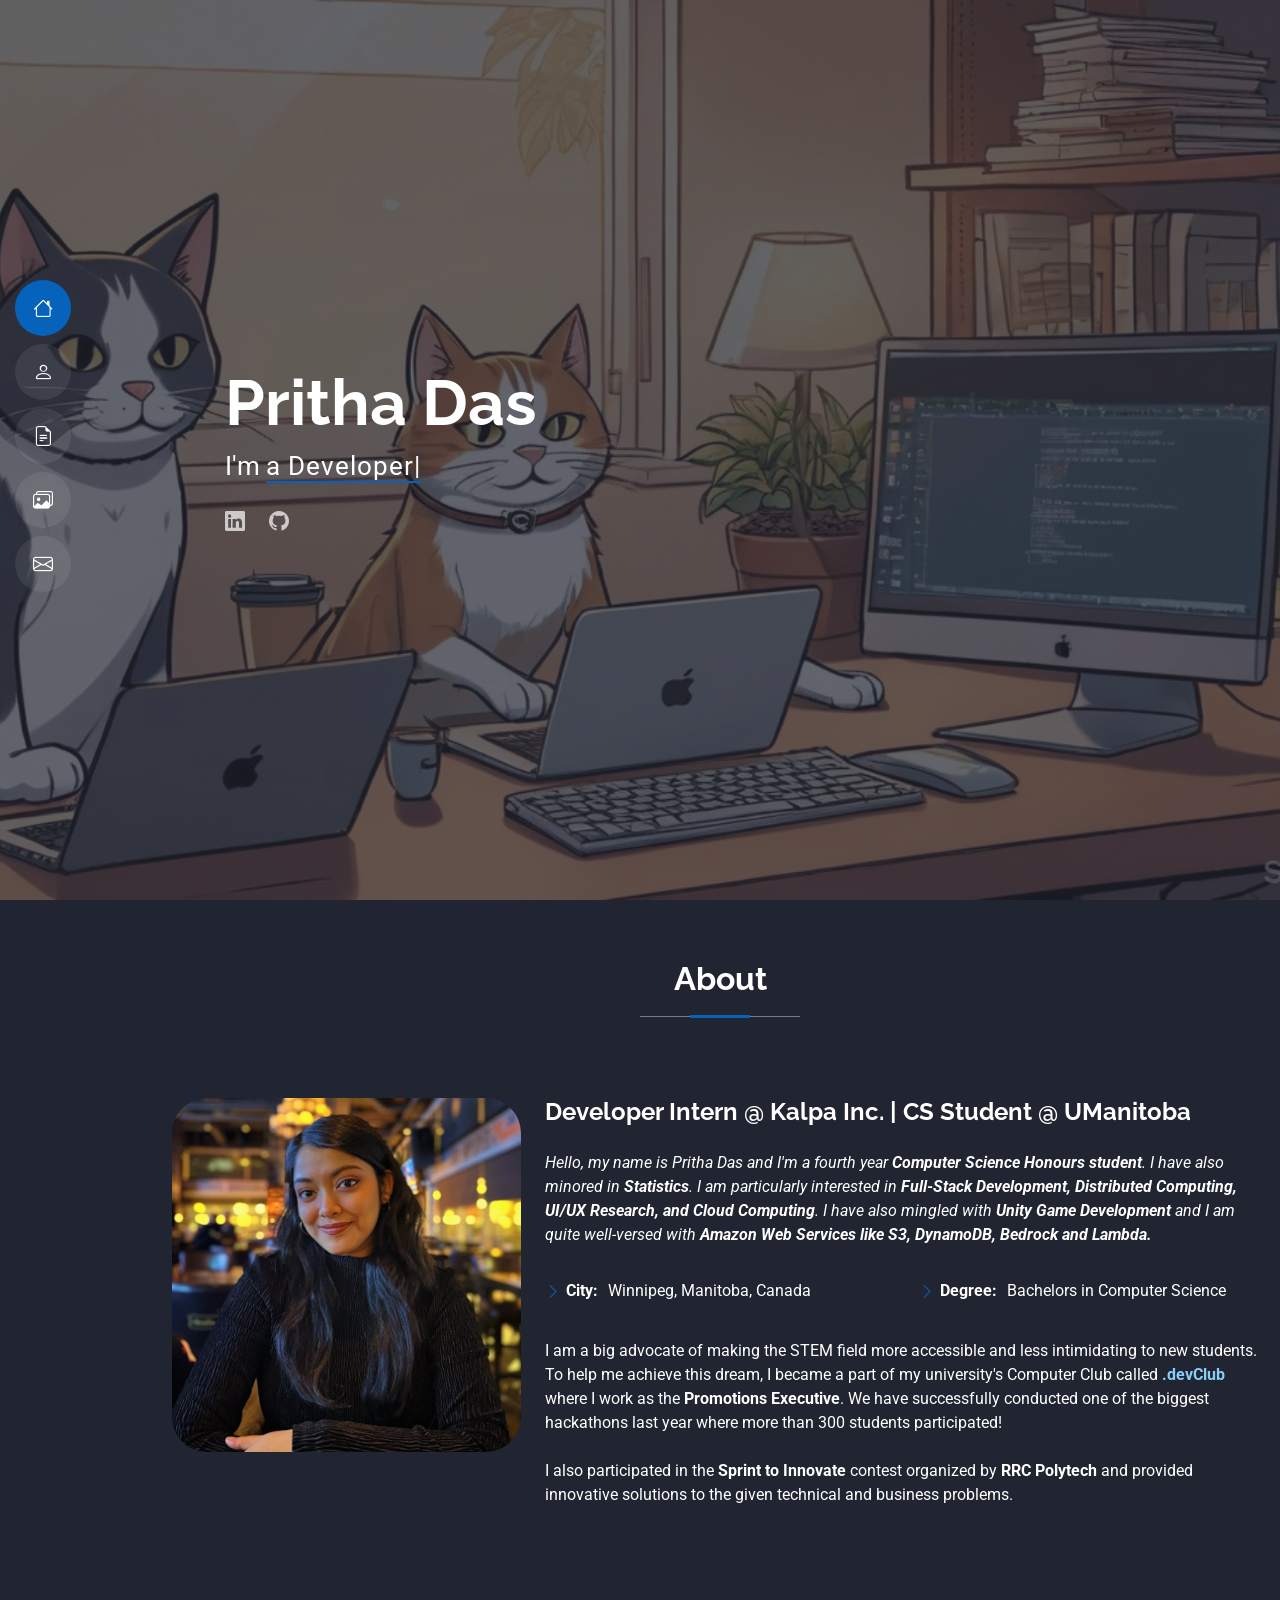
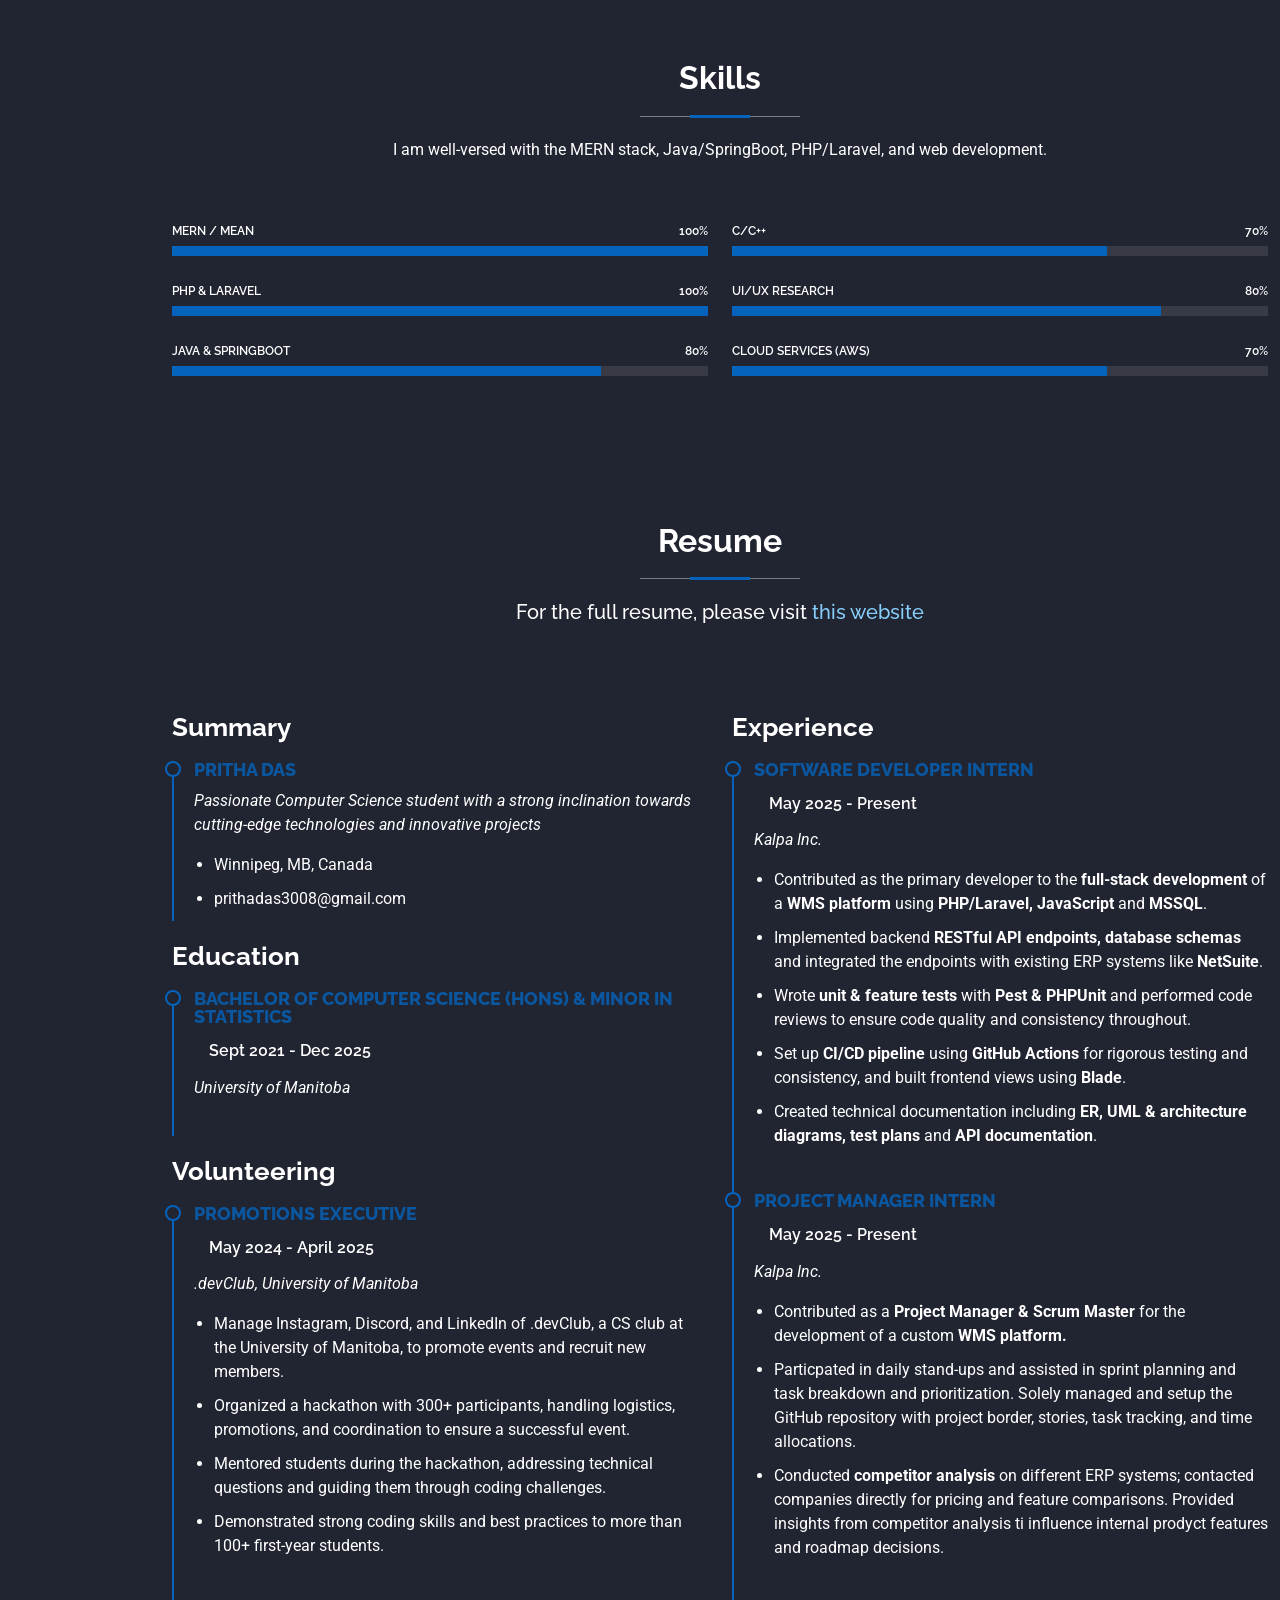
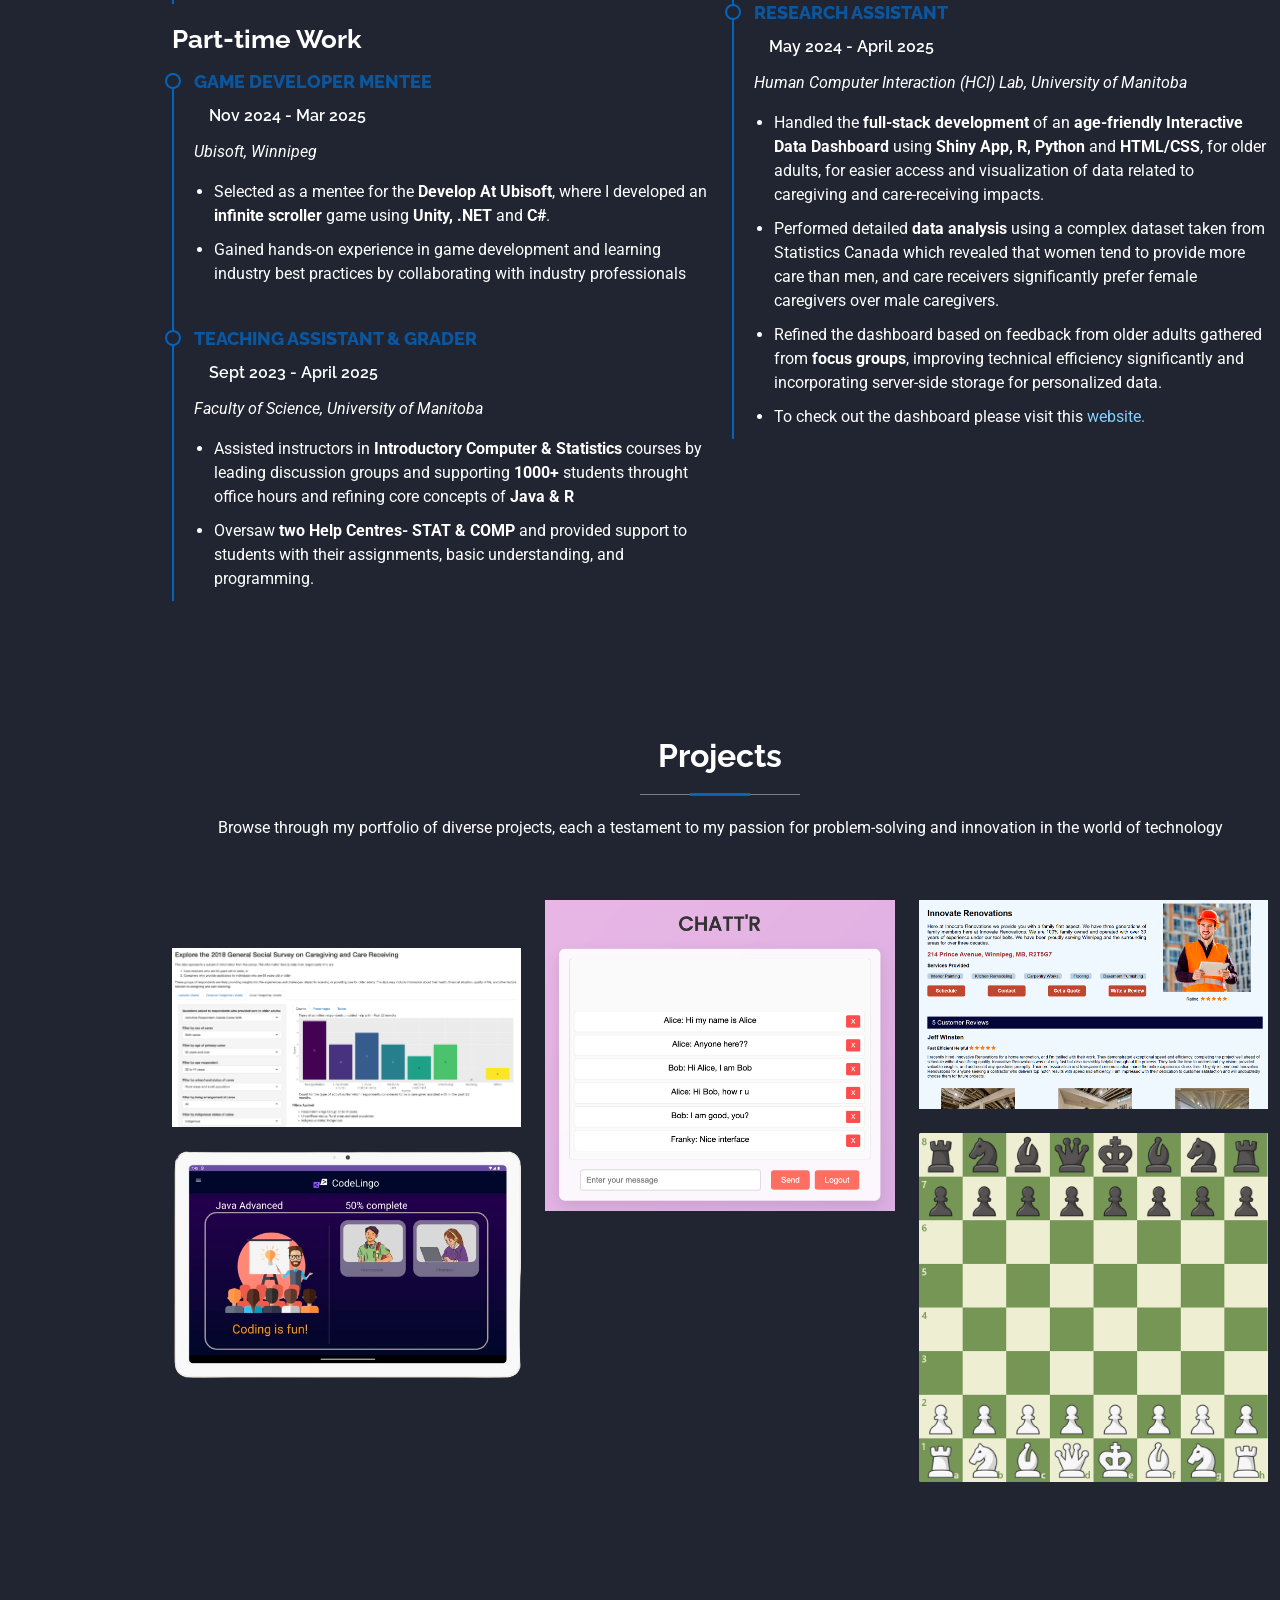
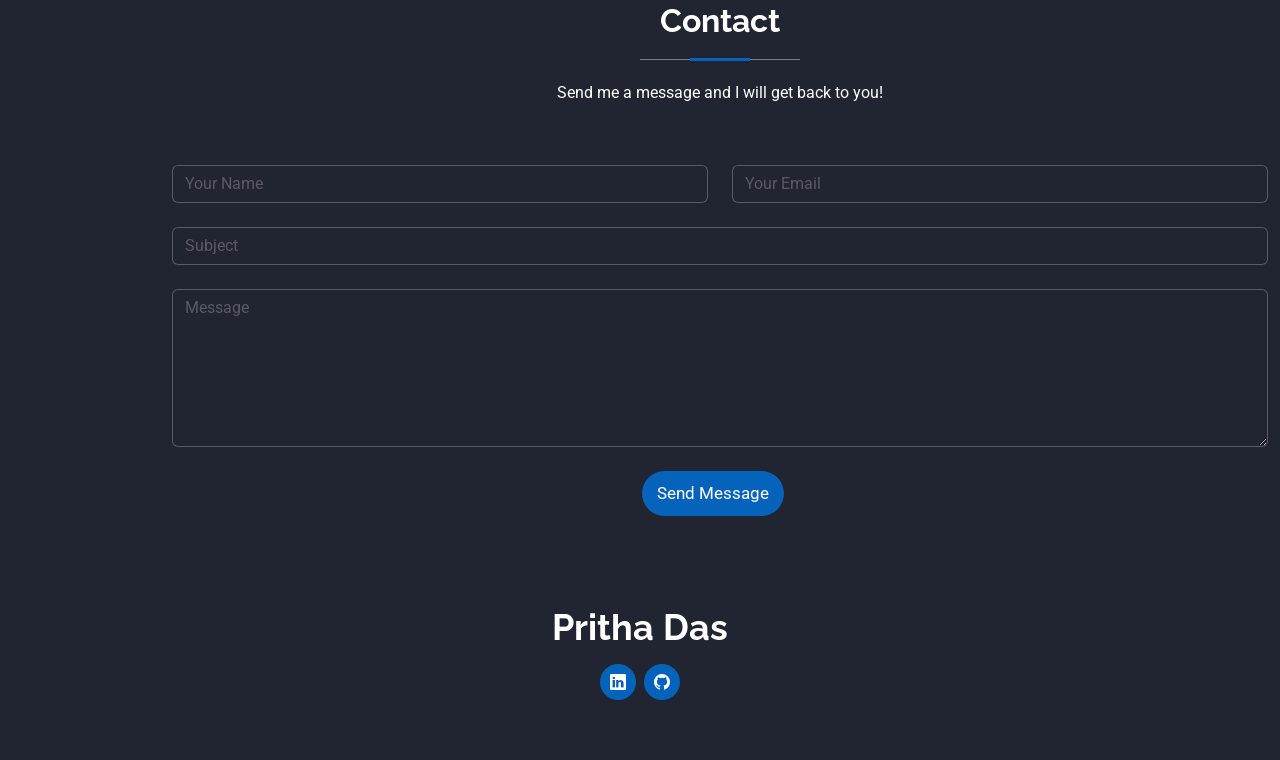
==== commit 8e6f5840: "Added more experience" ====
--- a/index.html
+++ b/index.html
@@ -195,7 +195,7 @@
       <!-- Section Title -->
       <div class="container section-title" data-aos="fade-up">
         <h2>Resume</h2>
-        <h5>For the full resume, please visit <a href=https://drive.google.com/file/d/1jTbTAHhI-GmVpIe_DsjKkuiLrfgu9_-Q/view?usp=sharing target="_blank" class="link">this website</a></h5>
+        <h5>For the full resume, please visit <a href=https://drive.google.com/file/d/18YDNFjZg94lw0dZ0YqDdv5wANEBeBuVd/view?usp=drive_link target="_blank" class="link">this website</a></h5>
       </div><!-- End Section Title -->
 
       <div class="container">
@@ -234,19 +234,53 @@
               </ul>
             </div><!-- Edn Resume Item -->
 
+            <h3 class="resume-title">Part-time Work</h3>
+             <div class="resume-item">
+              <h4>Game Developer Mentee</h4>
+              <h5>Nov 2024 - Mar 2025</h5>
+              <p><em>Ubisoft, Winnipeg</em></p>
+              <ul>
+                <li>Selected as a mentee for the <b>Develop At Ubisoft</b>, where I developed an <b>infinite scroller</b> game using <b>Unity, .NET</b> and <b>C#</b>.</li>
+                <li>Gained hands-on experience in game development and learning industry best practices by collaborating with industry professionals</li>
+              </ul>
+            </div><!-- Edn Resume Item -->
+
+            <div class="resume-item">
+              <h4>Teaching Assistant & Grader</h4>
+              <h5>Sept 2023 - April 2025</h5>
+              <p><em>Faculty of Science, University of Manitoba</em></p>
+              <ul>
+                <li>Assisted instructors in <b>Introductory Computer & Statistics</b> courses by leading discussion groups and supporting <b>1000+</b> students throught office hours and refining core concepts of <b>Java & R</b></li>
+                <li>Oversaw <b>two Help Centres- STAT & COMP</b> and provided support to students with their assignments, basic understanding, and programming.</li>
+              </ul>
+            </div><!-- Edn Resume Item -->
+
 
           </div>
 
           <div class="col-lg-6" data-aos="fade-up" data-aos-delay="200">
             <h3 class="resume-title">Experience</h3>
             <div class="resume-item">
-              <h4>Product Developer & Manager Intern</h4>
+              <h4>Software Developer Intern</h4>
               <h5>May 2025 - Present</h5>
               <p><em>Kalpa Inc. </em></p>
               <ul>
-                <li>Currently contributing to the development of a <b>Warehouse Management System (WMS)</b> platform by writing <b>routes and APIs</b> using <b>PHP, Laravel</b>, and <b>NetSuite</b> alongside an incredible team.</li>
-                <li>My responsibilities span <b>sprint planning, agile sprint management</b>, and <b>hands-on product development.</b></li>
-                <li>I am also undergoing training to step into a <b>Scrum Master</b> role, with a focus on team leadership and agile best practices.</li>
+                <li>Contributed as the primary developer to the <b>full-stack development</b> of a <b>WMS platform</b> using <b>PHP/Laravel, JavaScript</b> and <b>MSSQL</b>.</li>
+                <li>Implemented backend <b>RESTful API endpoints, database schemas</b> and integrated the endpoints with existing ERP systems like <b>NetSuite</b>.</li>
+                <li>Wrote <b>unit & feature tests</b> with <b>Pest & PHPUnit</b> and performed code reviews to ensure code quality and consistency throughout.</li>
+                <li>Set up <b>CI/CD pipeline</b> using <b>GitHub Actions</b> for rigorous testing and consistency, and built frontend views using <b>Blade</b>.</li>
+                <li>Created technical documentation including <b>ER, UML & architecture diagrams, test plans</b> and <b>API documentation</b>.</li>
+              </ul>
+            </div><!-- Edn Resume Item -->
+
+            <div class="resume-item">
+              <h4>Project Manager Intern</h4>
+              <h5>May 2025 - Present</h5>
+              <p><em>Kalpa Inc. </em></p>
+              <ul>
+                <li>Contributed as a <b>Project Manager & Scrum Master</b> for the development of a custom <b>WMS platform.</b></li>
+                <li>Particpated in daily stand-ups and assisted in sprint planning and task breakdown and prioritization. Solely managed and setup the GitHub repository with project border, stories, task tracking, and time allocations.</li>
+                <li>Conducted <b>competitor analysis</b> on different ERP systems; contacted companies directly for pricing and feature comparisons. Provided insights from competitor analysis ti influence internal prodyct features and roadmap decisions.</li>
               </ul>
             </div><!-- Edn Resume Item -->
 
@@ -259,16 +293,6 @@
                 <li>Performed detailed <b>data analysis</b> using a complex dataset taken from Statistics Canada which revealed that women tend to provide more care than men, and care receivers significantly prefer female caregivers over male caregivers.</li>
                 <li>Refined the dashboard based on feedback from older adults gathered from <b>focus groups</b>, improving technical efficiency significantly and incorporating server-side storage for personalized data.</li>
                 <li>To check out the dashboard please visit this <a href="https://rb.gy/rrapx5" target="_blank" class="link">website.</a></li>
-              </ul>
-            </div><!-- Edn Resume Item -->
-
-            <div class="resume-item">
-              <h4>Game Developer Mentee</h4>
-              <h5>Nov 2024 - Mar 2025</h5>
-              <p><em>Ubisoft, Winnipeg</em></p>
-              <ul>
-                <li>Selected as a mentee for the <b>Develop At Ubisoft</b>, where I developed an <b>infinite scroller</b> game using <b>Unity, .NET</b> and <b>C#</b>.</li>
-                <li>Gained hands-on experience in game development and learning industry best practices by collaborating with industry professionals</li>
               </ul>
             </div><!-- Edn Resume Item -->
 
